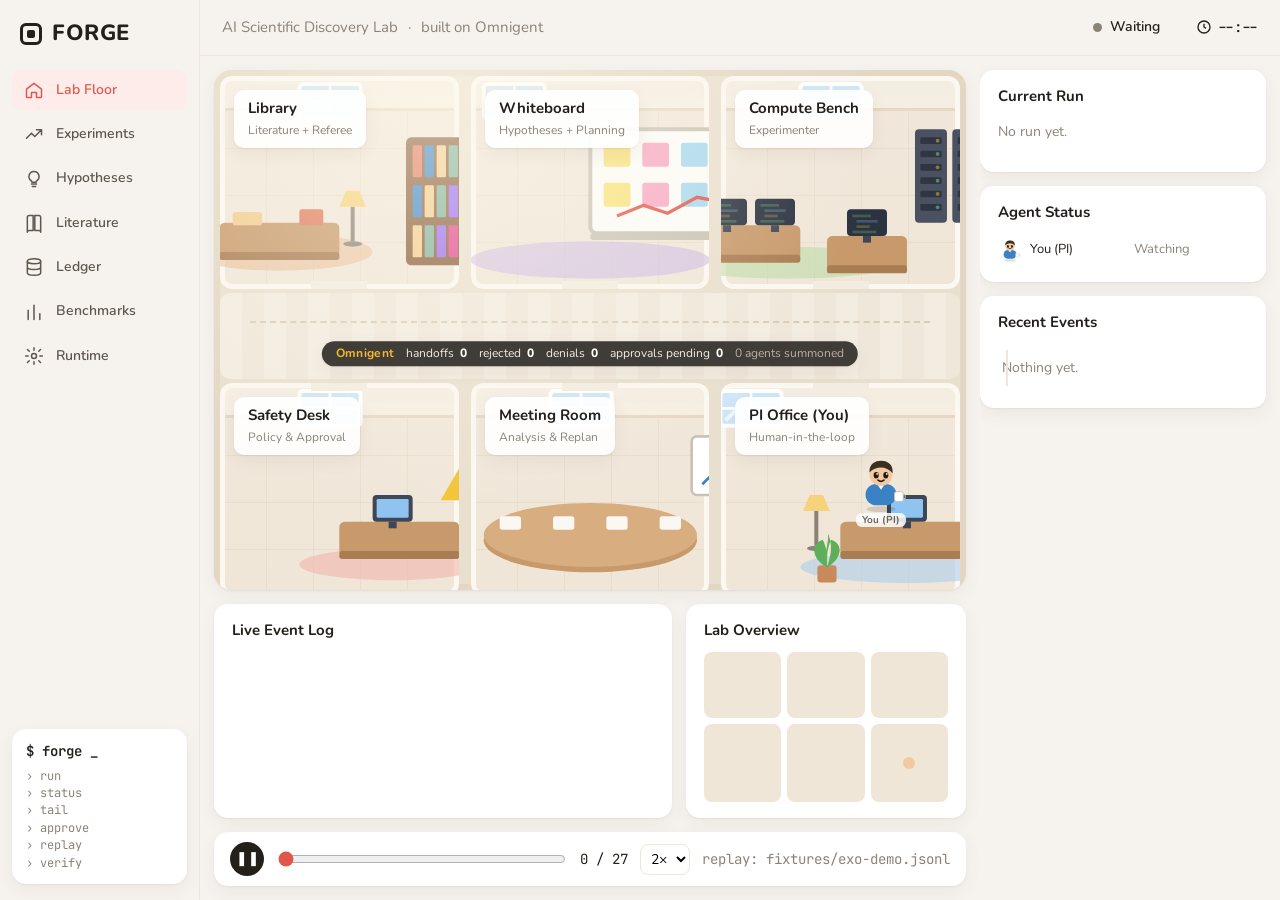
==== ui/index.html @ f6998e6f "UI: label a replayed live run clearly in the top bar" ====
<!doctype html>
<html lang="en">
<head>
<meta charset="utf-8">
<meta name="viewport" content="width=device-width, initial-scale=1">
<title>FORGE Lab</title>
<link rel="preconnect" href="https://fonts.googleapis.com">
<link href="https://fonts.googleapis.com/css2?family=Nunito:wght@400;600;700;800&family=JetBrains+Mono:wght@400;500&display=swap" rel="stylesheet">
<link rel="stylesheet" href="style.css">
</head>
<body>
<div class="app">
  <aside class="nav">
    <div class="logo"><span class="logo-mark"></span>FORGE</div>
    <nav id="nav">
      <button data-view="floor" class="active"><svg viewBox="0 0 24 24"><path d="M3 11l9-7 9 7v9a1 1 0 0 1-1 1h-5v-6H9v6H4a1 1 0 0 1-1-1z"/></svg>Lab Floor</button>
      <button data-view="experiments"><svg viewBox="0 0 24 24"><path d="M3 17l6-6 4 4 8-8M15 7h6v6"/></svg>Experiments</button>
      <button data-view="hypotheses"><svg viewBox="0 0 24 24"><path d="M9 18h6M10 21h4M12 3a6 6 0 0 0-3.5 10.9c.6.5 1 1.2 1 2.1h5c0-.9.4-1.6 1-2.1A6 6 0 0 0 12 3z"/></svg>Hypotheses</button>
      <button data-view="literature"><svg viewBox="0 0 24 24"><path d="M4 5a2 2 0 0 1 2-2h5v18H6a2 2 0 0 0-2 2zM20 5a2 2 0 0 0-2-2h-5v18h5a2 2 0 0 1 2 2z"/></svg>Literature</button>
      <button data-view="ledger"><svg viewBox="0 0 24 24"><ellipse cx="12" cy="5" rx="8" ry="3"/><path d="M4 5v14c0 1.7 3.6 3 8 3s8-1.3 8-3V5M4 12c0 1.7 3.6 3 8 3s8-1.3 8-3"/></svg>Ledger</button>
      <button data-view="benchmarks"><svg viewBox="0 0 24 24"><path d="M5 21V10M12 21V4M19 21v-7"/></svg>Benchmarks</button>
      <button data-view="runtime"><svg viewBox="0 0 24 24"><circle cx="12" cy="12" r="3"/><path d="M12 2v3M12 19v3M4.2 4.2l2.1 2.1M17.7 17.7l2.1 2.1M2 12h3M19 12h3M4.2 19.8l2.1-2.1M17.7 6.3l2.1-2.1"/></svg>Runtime</button>
    </nav>
    <div class="cli">
      <div class="cli-head">$ forge <span class="caret">_</span></div>
      <ul><li>run</li><li>status</li><li>tail</li><li>approve</li><li>replay</li><li>verify</li></ul>
    </div>
  </aside>

  <header class="top">
    <div class="subtitle">AI Scientific Discovery Lab <span class="sep">·</span> built on Omnigent</div>
    <div class="top-right">
      <span id="demo-badge" class="badge demo" hidden>DEMO DATA · question not locked</span>
      <span id="replay-badge" class="badge info" hidden></span>
      <span class="status"><span id="status-dot" class="dot"></span><span id="status-text">Loading</span></span>
      <span id="context" class="muted"></span>
      <span class="clock"><svg viewBox="0 0 24 24"><circle cx="12" cy="12" r="9"/><path d="M12 7v5l3 2"/></svg><span id="clock">--:--</span></span>
    </div>
  </header>

  <main class="main">
    <div id="approval-banner" class="approval-banner" role="alert" hidden></div>
    <section id="view-floor" class="view active">
      <div class="floor" id="floor">
        <div class="room" style="--x:0;--y:0" data-room="library"><div class="room-label"><b>Library</b><span>Literature + Referee</span></div><div class="props props-library"></div></div>
        <div class="room" style="--x:1;--y:0" data-room="whiteboard"><div class="room-label"><b>Whiteboard</b><span>Hypotheses + Planning</span></div><div class="props props-whiteboard"></div></div>
        <div class="room" style="--x:2;--y:0" data-room="compute"><div class="room-label"><b>Compute Bench</b><span>Experimenter</span></div><div class="props props-compute"></div></div>
        <div class="corridor"></div>
        <div class="room" style="--x:0;--y:1" data-room="safety"><div class="room-label"><b>Safety Desk</b><span>Policy &amp; Approval</span></div><div class="props props-safety"></div></div>
        <div class="room" style="--x:1;--y:1" data-room="meeting"><div class="room-label"><b>Meeting Room</b><span>Analysis &amp; Replan</span></div><div class="props props-meeting"></div></div>
        <div class="room" style="--x:2;--y:1" data-room="pi"><div class="room-label"><b>PI Office (You)</b><span>Human-in-the-loop</span></div><div class="props props-pi"></div></div>
        <div id="mascots"></div>
        <div id="packets"></div>
        <div id="alerts"></div>
        <div id="hud" class="hud" aria-live="polite"></div>
        <div id="agent-card" class="agent-card" hidden></div>
      </div>
      <div class="bottom">
        <div class="card log-card"><h3>Live Event Log</h3><div id="log" class="log"></div></div>
        <div class="card"><h3>Lab Overview</h3><div id="minimap" class="minimap"></div></div>
      </div>
    </section>
    <section id="view-experiments" class="view"><div class="card page"><h2>Experiment candidates (Planner)</h2><div id="exp"></div></div></section>
    <section id="view-hypotheses" class="view"><div class="card page"><h2>Hypotheses</h2><div id="hyp"></div></div></section>
    <section id="view-literature" class="view"><div class="card page"><h2>Literature evidence</h2><div id="lit"></div></div></section>
    <section id="view-ledger" class="view"><div class="card page"><h2>Ledger</h2><div id="led"></div></div></section>
    <section id="view-benchmarks" class="view"><div class="card page"><h2>Benchmarks</h2><div id="bench"></div></div></section>
    <section id="view-runtime" class="view"><div class="card page"><h2>Runtime: Omnigent</h2><div id="rt"></div></div></section>

    <div class="replay card">
      <button id="play" aria-label="Play or pause">▶</button>
      <input id="scrub" type="range" min="0" max="0" value="0" aria-label="Replay position">
      <span id="pos" class="mono">0 / 0</span>
      <select id="speed" aria-label="Replay speed"><option value="1">1×</option><option value="2" selected>2×</option><option value="4">4×</option></select>
      <span id="source" class="muted mono"></span>
    </div>
  </main>

  <aside class="side">
    <div class="card"><h3>Current Run</h3><div id="run"></div></div>
    <div class="card"><h3>Agent Status</h3><div id="agents"></div></div>
    <div class="card"><h3>Recent Events</h3><div id="recent" class="timeline"></div></div>
  </aside>
</div>
<script type="module" src="app.js"></script>
</body>
</html>
---- ui/style.css ----
:root {
  --bg: #f6f3ee;
  --panel: #ffffff;
  --ink: #23201c;
  --muted: #8a8378;
  --line: #ece6dc;
  --accent: #e2574c;
  --accent-soft: #fdecea;
  --ok: #2fae66;
  --ok-soft: #e4f6ec;
  --warn: #e0a323;
  --warn-soft: #fdf3dc;
  --bad: #d93b3b;
  --bad-soft: #fde8e8;
  --info: #3b82c4;
  --floor: #efe6d8;
  --wall: #e3d7c4;
  --radius: 14px;
  --shadow: 0 1px 2px rgba(60, 40, 20, .05), 0 6px 18px rgba(60, 40, 20, .06);
  --sans: "Nunito", system-ui, sans-serif;
  --mono: "JetBrains Mono", ui-monospace, monospace;
}
* { box-sizing: border-box; }
html, body { margin: 0; height: 100%; }
body { background: var(--bg); color: var(--ink); font: 14px/1.45 var(--sans); }
button, select, input { font: inherit; }
.mono { font-family: var(--mono); }
.muted { color: var(--muted); }
h2 { margin: 0 0 14px; font-size: 18px; }
h3 { margin: 0 0 10px; font-size: 15px; font-weight: 700; }

.app {
  display: grid; height: 100vh;
  grid-template-columns: 200px minmax(0, 1fr) 300px;
  grid-template-rows: 56px minmax(0, 1fr);
  grid-template-areas: "nav top top" "nav main side";
}
.nav { grid-area: nav; display: flex; flex-direction: column; padding: 16px 12px; gap: 18px; border-right: 1px solid var(--line); }
.logo { display: flex; align-items: center; gap: 10px; font-weight: 800; font-size: 22px; letter-spacing: .5px; padding: 2px 8px; }
.logo-mark { width: 22px; height: 22px; border: 3px solid var(--ink); border-radius: 6px; position: relative; }
.logo-mark::after { content: ""; position: absolute; inset: 4px; background: var(--ink); border-radius: 2px; }
#nav { display: flex; flex-direction: column; gap: 4px; }
#nav button { display: flex; align-items: center; gap: 12px; padding: 10px 12px; border: 0; background: none; border-radius: 10px; color: #5d574e; cursor: pointer; text-align: left; font-weight: 600; }
#nav button svg { flex-shrink: 0; width: 20px; height: 20px; fill: none; stroke: currentColor; stroke-width: 1.8; stroke-linecap: round; stroke-linejoin: round; }
#nav button:hover { background: #efe9df; }
#nav button.active { background: var(--accent-soft); color: var(--accent); }
#nav button:focus-visible, .replay button:focus-visible { outline: 2px solid var(--accent); outline-offset: 2px; }
.cli { margin-top: auto; background: var(--panel); border-radius: var(--radius); padding: 12px 14px; box-shadow: var(--shadow); font-family: var(--mono); font-size: 12px; }
.cli-head { font-weight: 600; font-size: 14px; margin-bottom: 6px; }
.cli ul { margin: 0; padding: 0; list-style: none; color: var(--muted); }
.cli li::before { content: "› "; }
.caret { animation: blink 1s steps(2) infinite; }
@keyframes blink { 50% { opacity: 0; } }

.top { grid-area: top; display: flex; align-items: center; justify-content: space-between; padding: 0 22px; border-bottom: 1px solid var(--line); }
.subtitle { color: var(--muted); font-size: 15px; }
.subtitle .sep { margin: 0 6px; }
.top-right { display: flex; align-items: center; gap: 18px; font-weight: 600; }
.status { display: flex; align-items: center; gap: 8px; }
.dot { width: 9px; height: 9px; border-radius: 50%; background: var(--muted); }
.dot.running { background: var(--ok); box-shadow: 0 0 0 4px var(--ok-soft); }
.dot.done { background: var(--info); }
.clock { display: flex; align-items: center; gap: 6px; font-family: var(--mono); font-weight: 500; }
.clock svg { width: 16px; height: 16px; fill: none; stroke: currentColor; stroke-width: 2; }
.badge { display: inline-block; padding: 2px 9px; border-radius: 999px; font-size: 12px; font-weight: 700; }
.badge.demo { background: var(--warn-soft); color: #9a6a08; }
.badge.ok { background: var(--ok-soft); color: #1d7d47; }
.badge.bad { background: var(--bad-soft); color: var(--bad); }
.badge.info { background: #e6f0fa; color: var(--info); }
.badge.warn { background: var(--warn-soft); color: #9a6a08; }
.badge.grey { background: #f0ece5; color: #6b655b; }

.main { grid-area: main; display: flex; flex-direction: column; gap: 14px; padding: 14px; min-height: 0; overflow: auto; }
.view { display: none; flex-direction: column; gap: 14px; min-height: 0; }
.view.active { display: flex; flex: 1; }
.card { background: var(--panel); border-radius: var(--radius); box-shadow: var(--shadow); padding: 16px 18px; }
.page { overflow: auto; }

/* ---- lab floor ---- */
.floor {
  position: relative; flex: 1; min-height: 430px; border-radius: 18px; overflow: hidden;
  background: #e9dfcf; box-shadow: inset 0 0 0 6px var(--wall), var(--shadow);
}
.room {
  position: absolute; width: calc(33.333% - 12px); height: 41%;
  left: calc(var(--x) * 33.333% + 6px); top: calc(var(--y) * 59% + 6px);
  border-radius: 12px; overflow: hidden;
  background:
    repeating-linear-gradient(90deg, transparent 0 46px, rgba(150, 120, 80, .08) 46px 47px),
    repeating-linear-gradient(0deg, transparent 0 46px, rgba(150, 120, 80, .08) 46px 47px),
    var(--floor);
  box-shadow: inset 0 0 0 5px #fbf7f1, inset 0 14px 0 5px #f4ede2;
}
.corridor {
  position: absolute; left: 6px; right: 6px; top: calc(41% + 10px); height: calc(18% - 8px); border-radius: 10px;
  background: repeating-linear-gradient(90deg, #f3ece1 0 22px, #efe7da 22px 44px);
}
.corridor::after { content: ""; position: absolute; left: 4%; right: 4%; top: 32%; border-top: 2px dashed #d9ccb7; }
.room-label { position: absolute; top: 14px; left: 14px; z-index: 2; background: rgba(255, 255, 255, .92); padding: 8px 14px; border-radius: 10px; box-shadow: var(--shadow); }
.room-label b { display: block; font-size: 15px; }
.room-label span { color: var(--muted); font-size: 12px; }
.props { position: absolute; inset: 0; pointer-events: none; }
.props svg { position: absolute; }

#mascots, #alerts { position: absolute; inset: 0; pointer-events: none; }
.mascot { position: absolute; width: 52px; height: 52px; transform: translate(-50%, -50%); transition: left 1.1s cubic-bezier(.4, .1, .2, 1), top 1.1s cubic-bezier(.4, .1, .2, 1); z-index: 3; }
.mascot svg { width: 100%; height: 100%; overflow: visible; animation: bob 2.4s ease-in-out infinite; }
.mascot.active svg { animation: hop .6s ease-in-out infinite; }
.mascot .tag { position: absolute; top: 54px; left: 50%; transform: translateX(-50%); font-size: 10px; font-weight: 700; color: #6b655b; background: rgba(255, 255, 255, .85); padding: 0 6px; border-radius: 6px; white-space: nowrap; }
@keyframes bob { 50% { transform: translateY(-3px); } }
@keyframes hop { 50% { transform: translateY(-7px); } }
.bubble { position: absolute; transform: translate(-6%, -100%); margin-top: -34px; background: #fff; border-radius: 12px; padding: 8px 12px; box-shadow: var(--shadow); font-size: 12.5px; max-width: 220px; z-index: 4; transition: left 1.1s, top 1.1s; }
.bubble b { display: block; font-size: 13px; }
.bubble::after { content: ""; position: absolute; left: 18px; bottom: -6px; width: 12px; height: 12px; background: #fff; transform: rotate(45deg); }
.alert { position: absolute; z-index: 5; background: #fff; border-radius: 12px; padding: 10px 14px; box-shadow: 0 8px 24px rgba(60, 40, 20, .14); font-size: 13px; max-width: 250px; pointer-events: auto; }
.alert b { display: block; }
.alert.danger b { color: var(--bad); }
.alert .btns { display: flex; gap: 8px; margin-top: 8px; }
.alert button { border: 0; border-radius: 8px; padding: 6px 14px; font-weight: 700; cursor: pointer; }
.alert button:disabled { cursor: not-allowed; opacity: .6; }
.alert .approve { background: var(--ok); color: #fff; }
.alert .reject { background: #f0ece5; color: var(--ink); }
.alert .note { color: var(--muted); font-size: 11.5px; margin-top: 6px; }

.bottom { display: grid; grid-template-columns: minmax(0, 1fr) 280px; gap: 14px; }
.log { font-family: var(--mono); font-size: 12px; height: 150px; overflow: auto; display: flex; flex-direction: column; gap: 3px; }
.log div { display: grid; grid-template-columns: 70px 120px 1fr; gap: 8px; }
.log .t { color: var(--muted); }
.minimap { display: grid; grid-template-columns: repeat(3, 1fr); gap: 6px; height: 150px; }
.minimap div { background: var(--floor); border-radius: 8px; position: relative; display: flex; flex-wrap: wrap; align-content: center; justify-content: center; gap: 4px; padding: 4px; }
.minimap i { width: 12px; height: 12px; border-radius: 50%; display: block; }

/* ---- side ---- */
.side { grid-area: side; padding: 14px 14px 14px 0; display: flex; flex-direction: column; gap: 14px; overflow: auto; }
.kv { display: grid; grid-template-columns: 96px 1fr; gap: 6px 10px; font-size: 13px; margin-top: 10px; }
.kv dt { color: var(--muted); }
.kv dd { margin: 0; }
.run-head { display: flex; align-items: center; gap: 10px; font-size: 20px; font-weight: 800; }
.run-q { color: #4a443c; margin-top: 6px; font-size: 13px; }
.agent-row { display: grid; grid-template-columns: 24px 96px 1fr; gap: 8px; align-items: center; font-size: 13px; padding: 4px 0; }
.agent-row i { width: 14px; height: 14px; border-radius: 50%; }
.agent-row span:last-child { color: var(--muted); white-space: nowrap; overflow: hidden; text-overflow: ellipsis; }
.timeline { display: flex; flex-direction: column; gap: 12px; position: relative; padding-left: 4px; }
.timeline .ev { display: grid; grid-template-columns: 12px 64px 1fr; gap: 8px; font-size: 13px; }
.timeline .ev i { width: 9px; height: 9px; border-radius: 50%; margin-top: 5px; }
.timeline .ev small { display: block; color: var(--muted); }

/* ---- tables ---- */
table { width: 100%; border-collapse: collapse; font-size: 13px; }
th { text-align: left; color: var(--muted); font-weight: 600; padding: 8px 10px; border-bottom: 1px solid var(--line); }
td { padding: 8px 10px; border-bottom: 1px solid var(--line); vertical-align: top; }
tr.chosen td { background: var(--ok-soft); }
.note-box { background: #f8f5f0; border-radius: 10px; padding: 12px 14px; color: #5d574e; font-size: 13px; margin: 12px 0; }
.note-box.bad { background: var(--bad-soft); color: #8b2222; }
.note-box.ok { background: var(--ok-soft); color: #1d6b3e; }

.replay { display: flex; align-items: center; gap: 12px; padding: 10px 16px; }
.replay button { width: 34px; height: 34px; border-radius: 50%; border: 0; background: var(--ink); color: #fff; cursor: pointer; }
.replay input { flex: 1; accent-color: var(--accent); }
.replay select { border: 1px solid var(--line); border-radius: 8px; padding: 4px 6px; background: #fff; }

@media (prefers-reduced-motion: reduce) {
  .mascot, .bubble { transition: none; }
  .mascot svg, .mascot.active svg, .caret { animation: none; }
}
@media (max-width: 1100px) {
  .app { grid-template-columns: 64px minmax(0, 1fr); grid-template-areas: "nav top" "nav main"; }
  .side { display: none; }
  #nav button { font-size: 0; }
  .logo { font-size: 0; }
  .cli { display: none; }
}

.agent-row .mini svg { width: 24px; height: 24px; display: block; }
.mascot { width: 58px; height: 58px; }
.mascot .tag { top: 58px; }
.mascot .eyes { animation: blinkeyes 4.5s infinite; transform-origin: center 28px; transform-box: fill-box; }
@keyframes blinkeyes { 0%, 94%, 100% { transform: scaleY(1); } 96% { transform: scaleY(.1); } }
.mascot .blink-dot { animation: blink 1.2s steps(2) infinite; }
.mascot.active .glow { animation: glow 1s ease-in-out infinite alternate; }
@keyframes glow { from { opacity: .3; } to { opacity: 1; } }
.mascot .bubble1 { animation: rise 1.8s ease-in infinite; } .mascot .bubble2 { animation: rise 1.8s .7s ease-in infinite; }
@keyframes rise { from { transform: translateY(0); opacity: 1; } to { transform: translateY(-14px); opacity: 0; } }
.room { transition: box-shadow .4s; }
.room.busy { box-shadow: inset 0 0 0 5px #fbf7f1, inset 0 14px 0 5px #f4ede2, 0 0 0 3px rgba(226, 87, 76, .35); }
.room.busy .room-label::after { content: ""; display: inline-block; width: 7px; height: 7px; border-radius: 50%; background: var(--ok); margin-left: 8px; vertical-align: middle; animation: blink 1s steps(2) infinite; }
.room .props { transition: filter .4s; }
.room.busy .props { filter: saturate(1.25) brightness(1.03); }
@media (prefers-reduced-motion: reduce) { .mascot .eyes, .mascot .blink-dot, .mascot .glow, .mascot .bubble1, .mascot .bubble2, .room.busy .room-label::after { animation: none; } }

.roster { display: grid; grid-template-columns: repeat(auto-fill, minmax(130px, 1fr)); gap: 10px; }
.ros { background: #f8f5f0; border-radius: 12px; padding: 10px; text-align: center; font-size: 12px; }
.ros svg { width: 54px; height: 54px; display: block; margin: 0 auto 4px; }
.ros b { display: block; font-size: 13px; }
.ros span { color: var(--muted); }
a.ref { color: var(--info); text-decoration: none; font-weight: 700; }
a.ref:hover { text-decoration: underline; }

[hidden] { display: none !important; }

.act-code rect { opacity: .25; }
.room.busy .act-code rect { animation: codeline 1.2s steps(1) infinite; }
.room.busy .act-code rect:nth-child(2) { animation-delay: .3s; } .room.busy .act-code rect:nth-child(3) { animation-delay: .6s; } .room.busy .act-code rect:nth-child(4) { animation-delay: .9s; }
@keyframes codeline { 0% { opacity: .25; } 30% { opacity: 1; } }
.act-led { opacity: .5; }
.room.busy .act-led { animation: blink .8s steps(2) infinite; opacity: 1; }
.act-float { opacity: 0; }
.room.busy .act-float { opacity: 1; animation: floaty 2.2s ease-in-out infinite; }
@keyframes floaty { 50% { transform: translateY(-5px); } }
.act-draw { stroke-dasharray: 120; stroke-dashoffset: 0; }
.room.busy .act-draw { animation: draw 2.4s ease-in-out infinite; }
@keyframes draw { from { stroke-dashoffset: 120; } to { stroke-dashoffset: 0; } }
.room.busy .act-pulse { animation: pulse 1s ease-in-out infinite alternate; transform-origin: 248px 70px; transform-box: view-box; }
@keyframes pulse { to { transform: scale(1.12); } }
@media (prefers-reduced-motion: reduce) { .room.busy .act-code rect, .room.busy .act-led, .room.busy .act-float, .room.busy .act-draw, .room.busy .act-pulse { animation: none; } }

.mascot.small { width: 44px; height: 44px; }
.mascot.small .tag { top: 44px; font-size: 9px; }
.mascot.active { z-index: 6; }

/* ---- depth: back wall, doors to the corridor ---- */
.room {
  background:
    linear-gradient(#f6eee3 0 15%, #e6d8c4 15% 16.5%, transparent 16.5%),
    repeating-linear-gradient(90deg, transparent 0 46px, rgba(150, 120, 80, .08) 46px 47px),
    repeating-linear-gradient(0deg, transparent 0 46px, rgba(150, 120, 80, .08) 46px 47px),
    linear-gradient(180deg, #f1e8db, var(--floor));
}
.room::after { content: ""; position: absolute; left: calc(50% - 28px); width: 56px; height: 8px; background: #f3ece1; z-index: 1; }
.room[style*="--y:0"]::after { bottom: 0; }
.room[style*="--y:1"]::after { top: 0; }
.floor::before { content: ""; position: absolute; inset: 0; background: radial-gradient(ellipse at 30% 0%, rgba(255, 250, 235, .55), transparent 60%); pointer-events: none; z-index: 2; }

/* ---- handoff packets ---- */
#packets { position: absolute; inset: 0; pointer-events: none; z-index: 5; }
.packet { position: absolute; transform: translate(-50%, -50%); display: flex; align-items: center; gap: 5px; background: #fff; border: 2px solid var(--c); border-radius: 9px; padding: 3px 8px 3px 5px; font-size: 11.5px; font-weight: 700; white-space: nowrap; box-shadow: 0 6px 14px rgba(60, 40, 20, .18); }
.packet svg { width: 13px; height: 15px; }

/* ---- Omnigent HUD in the corridor ---- */
.hud { position: absolute; left: 50%; top: 54.5%; transform: translate(-50%, -50%); z-index: 4; display: flex; gap: 12px; align-items: center; background: rgba(35, 32, 28, .86); color: #f3ece1; padding: 4px 14px; border-radius: 999px; font-size: 12px; white-space: nowrap; box-shadow: var(--shadow); }
.hud b { color: #f5b82e; letter-spacing: .3px; }
.hud em { font-style: normal; font-weight: 800; color: #fff; margin-left: 3px; }
.hud .bad em { color: #ff8a80; } .hud .warn em { color: #ffd166; }
.hud .agents-n { color: #b9b0a3; }

/* ---- walking ---- */
.mascot.walking svg { animation: waddle .28s ease-in-out infinite alternate; }
@keyframes waddle { from { transform: rotate(-7deg) translateY(-2px); } to { transform: rotate(7deg) translateY(0); } }

/* ---- side polish ---- */
.bar { height: 6px; border-radius: 3px; background: #efe9df; margin-top: 4px; overflow: hidden; }
.bar i { display: block; height: 100%; background: var(--ok); border-radius: 3px; }
.timeline::before { content: ""; position: absolute; left: 8px; top: 6px; bottom: 6px; width: 2px; background: var(--line); }
.timeline .ev i { position: relative; z-index: 1; box-shadow: 0 0 0 3px #fff; }
@media (prefers-reduced-motion: reduce) { .mascot.walking svg { animation: none; } }

.approval-banner { display: flex; align-items: center; gap: 12px; background: var(--bad-soft); border: 2px solid var(--bad); color: #7a1d1d; border-radius: var(--radius); padding: 10px 16px; font-size: 14px; animation: pulse-banner 1.4s ease-in-out infinite alternate; }
.approval-banner b { color: var(--bad); white-space: nowrap; }
.approval-banner span { flex: 1; }
.approval-banner button { border: 0; border-radius: 8px; padding: 8px 18px; font-weight: 800; cursor: pointer; }
.approval-banner button:disabled { cursor: not-allowed; opacity: .6; }
.approval-banner .approve { background: var(--ok); color: #fff; } .approval-banner .reject { background: #fff; color: var(--ink); }
@keyframes pulse-banner { to { box-shadow: 0 0 0 6px rgba(217, 59, 59, .15); } }
@media (prefers-reduced-motion: reduce) { .approval-banner { animation: none; } }

/* ---- agent popover (hover to see, click to pin) ---- */
.mascot { pointer-events: auto; cursor: pointer; }
.mascot:focus-visible { outline: 2px solid var(--accent); outline-offset: 4px; border-radius: 50%; }
.agent-card { position: absolute; z-index: 8; width: 260px; transform: translateX(-50%); background: #fff; border-radius: 12px; padding: 12px 14px; box-shadow: 0 10px 28px rgba(60, 40, 20, .2); font-size: 12.5px; }
.agent-card .ac-head { display: flex; gap: 10px; align-items: center; }
.agent-card .ac-icon svg { width: 36px; height: 36px; display: block; }
.agent-card b { display: block; font-size: 14px; } .agent-card small { color: var(--muted); }
.agent-card .kv { grid-template-columns: 62px 1fr; margin-top: 8px; }
.agent-card .ac-recent { margin-top: 8px; border-top: 1px solid var(--line); padding-top: 6px; display: grid; gap: 2px; }
.agent-card .ac-hint { margin-top: 6px; font-size: 11px; }
/* long ids and paths wrap instead of being cut off */
.note-box, .run-q, .kv dd, .agent-card dd, .log span { overflow-wrap: anywhere; }
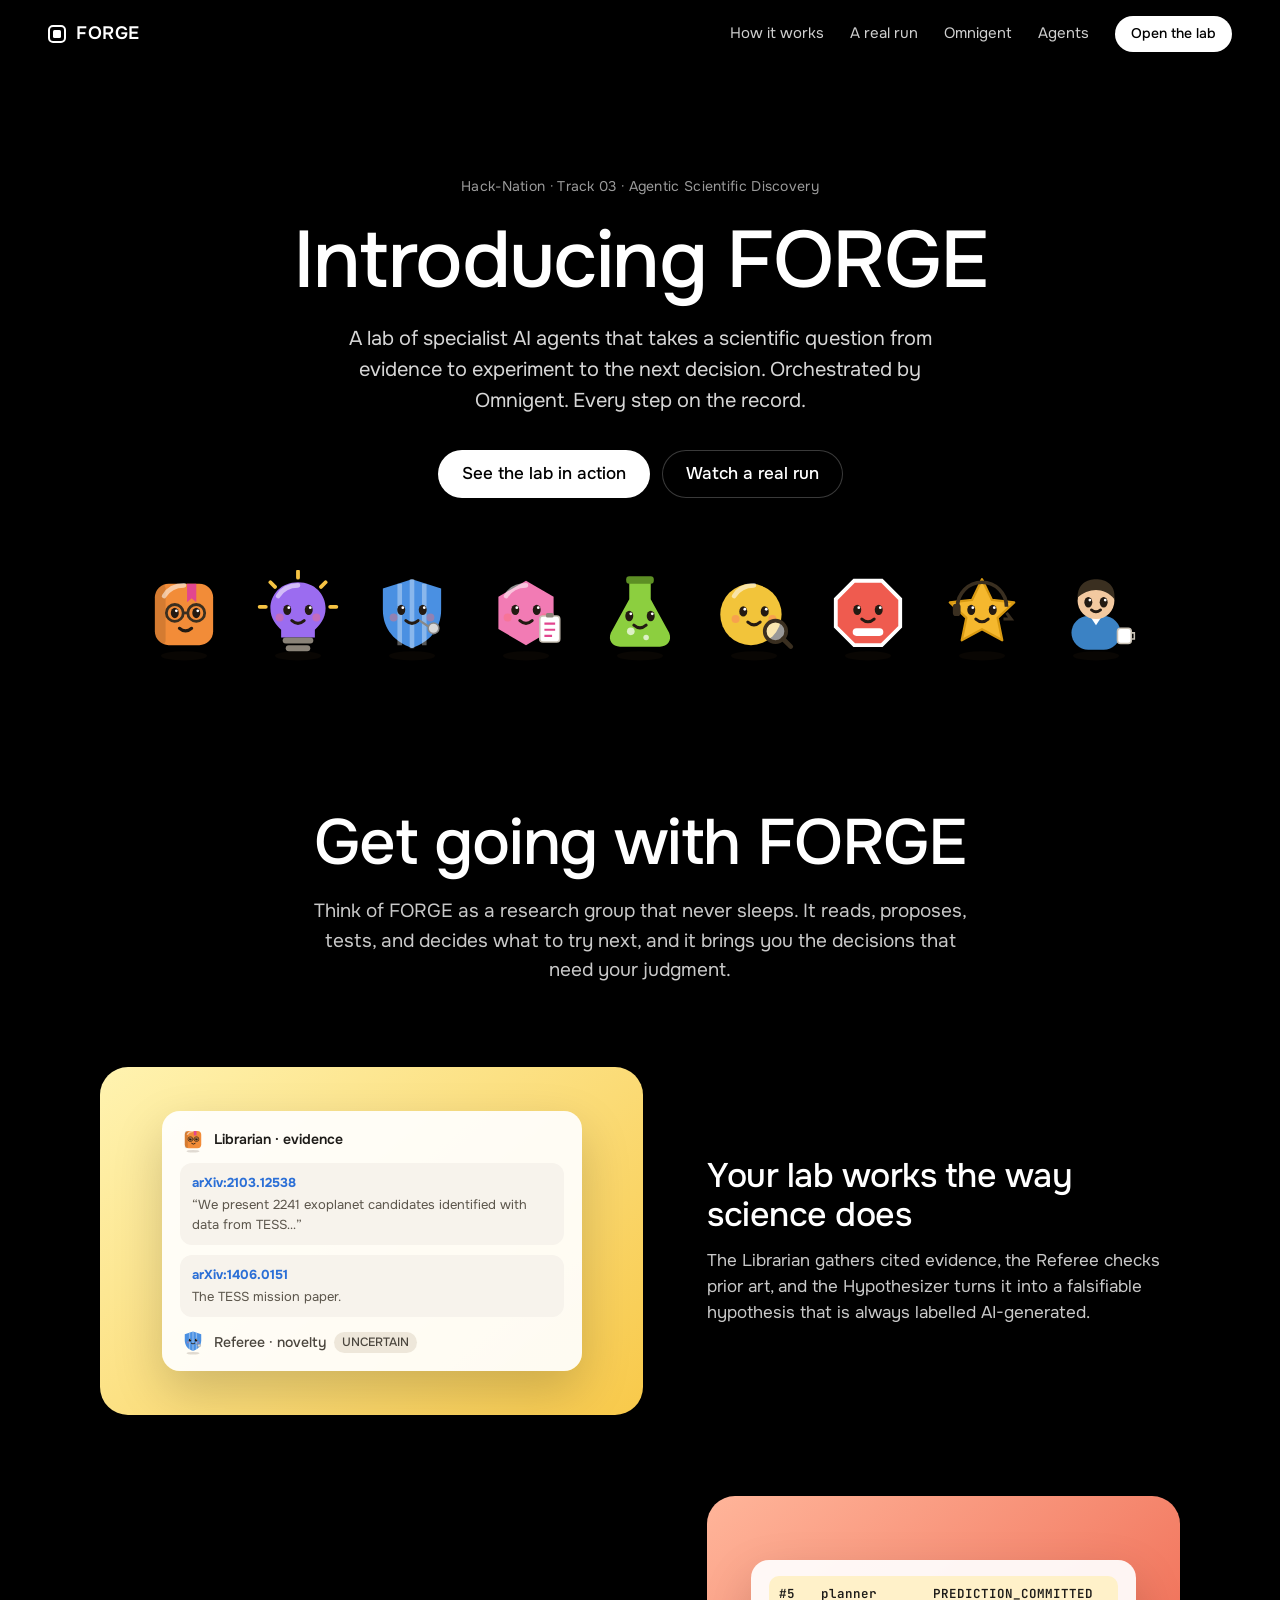
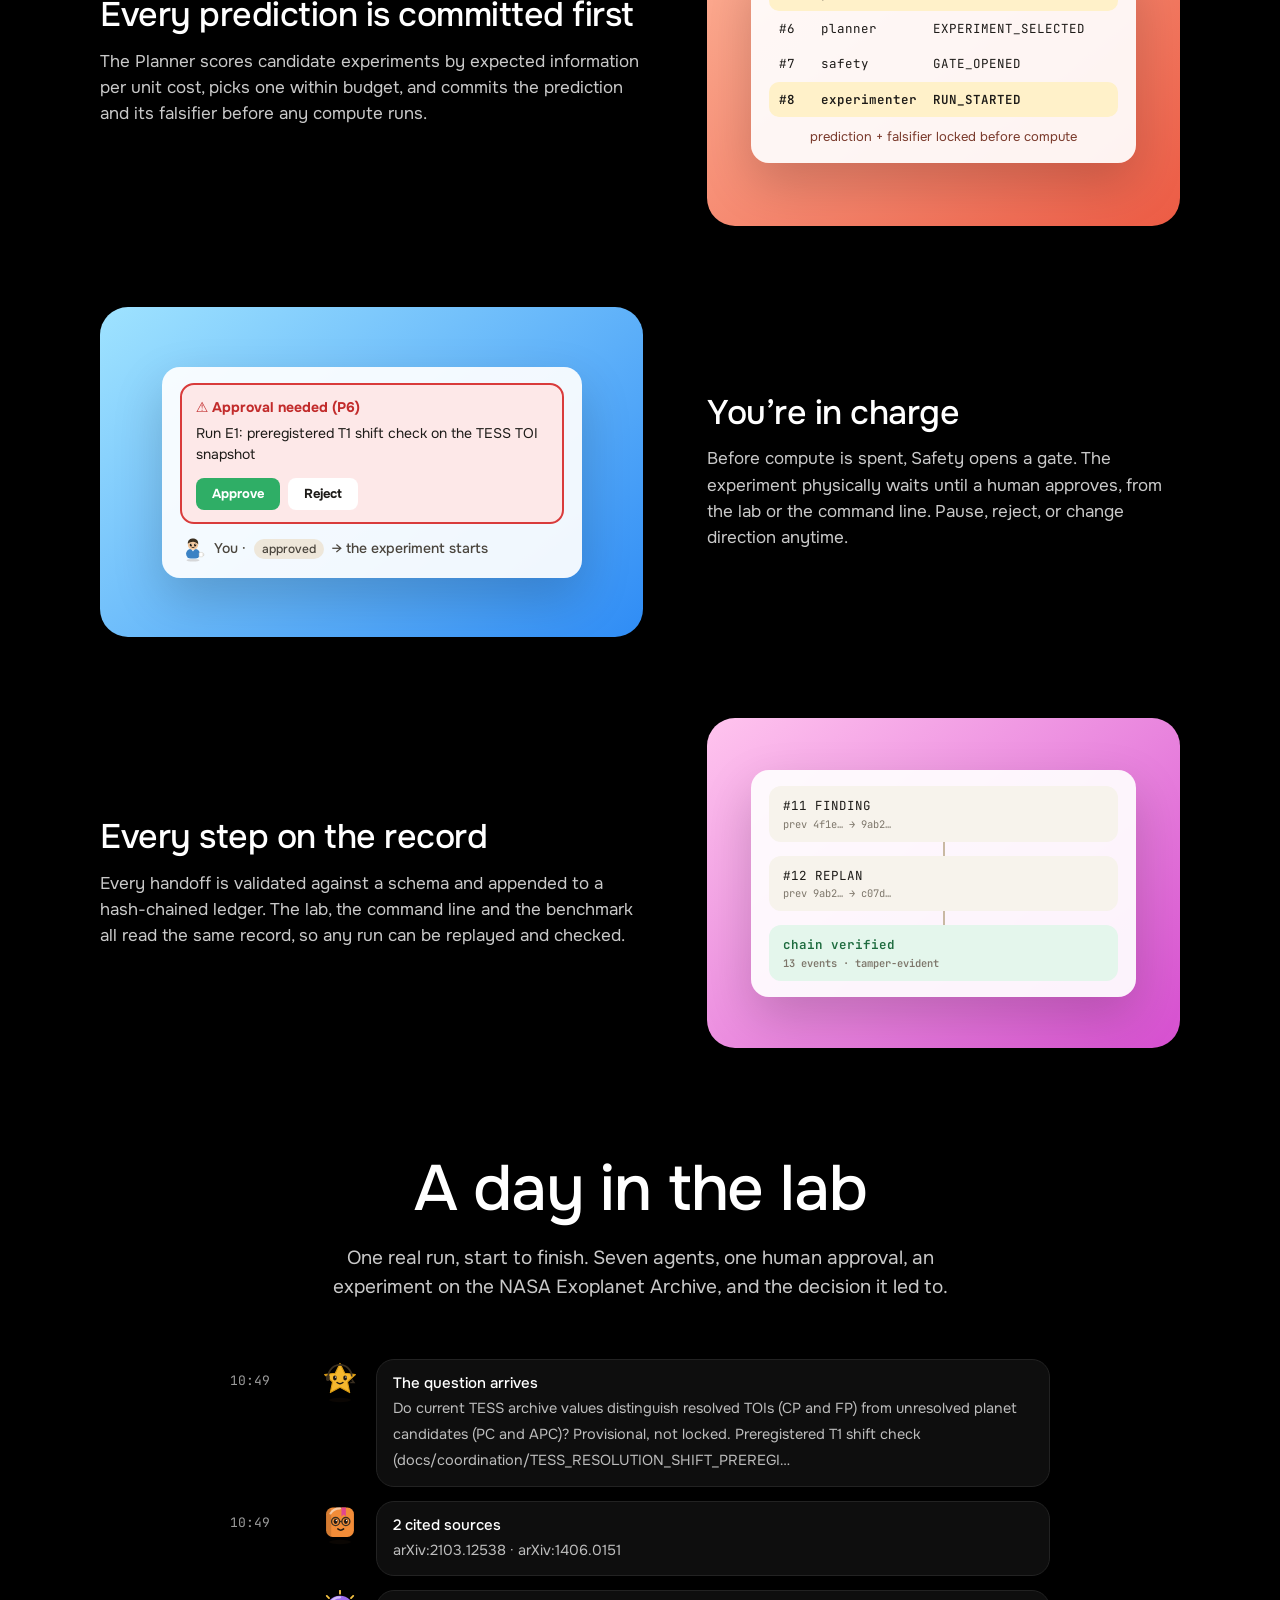
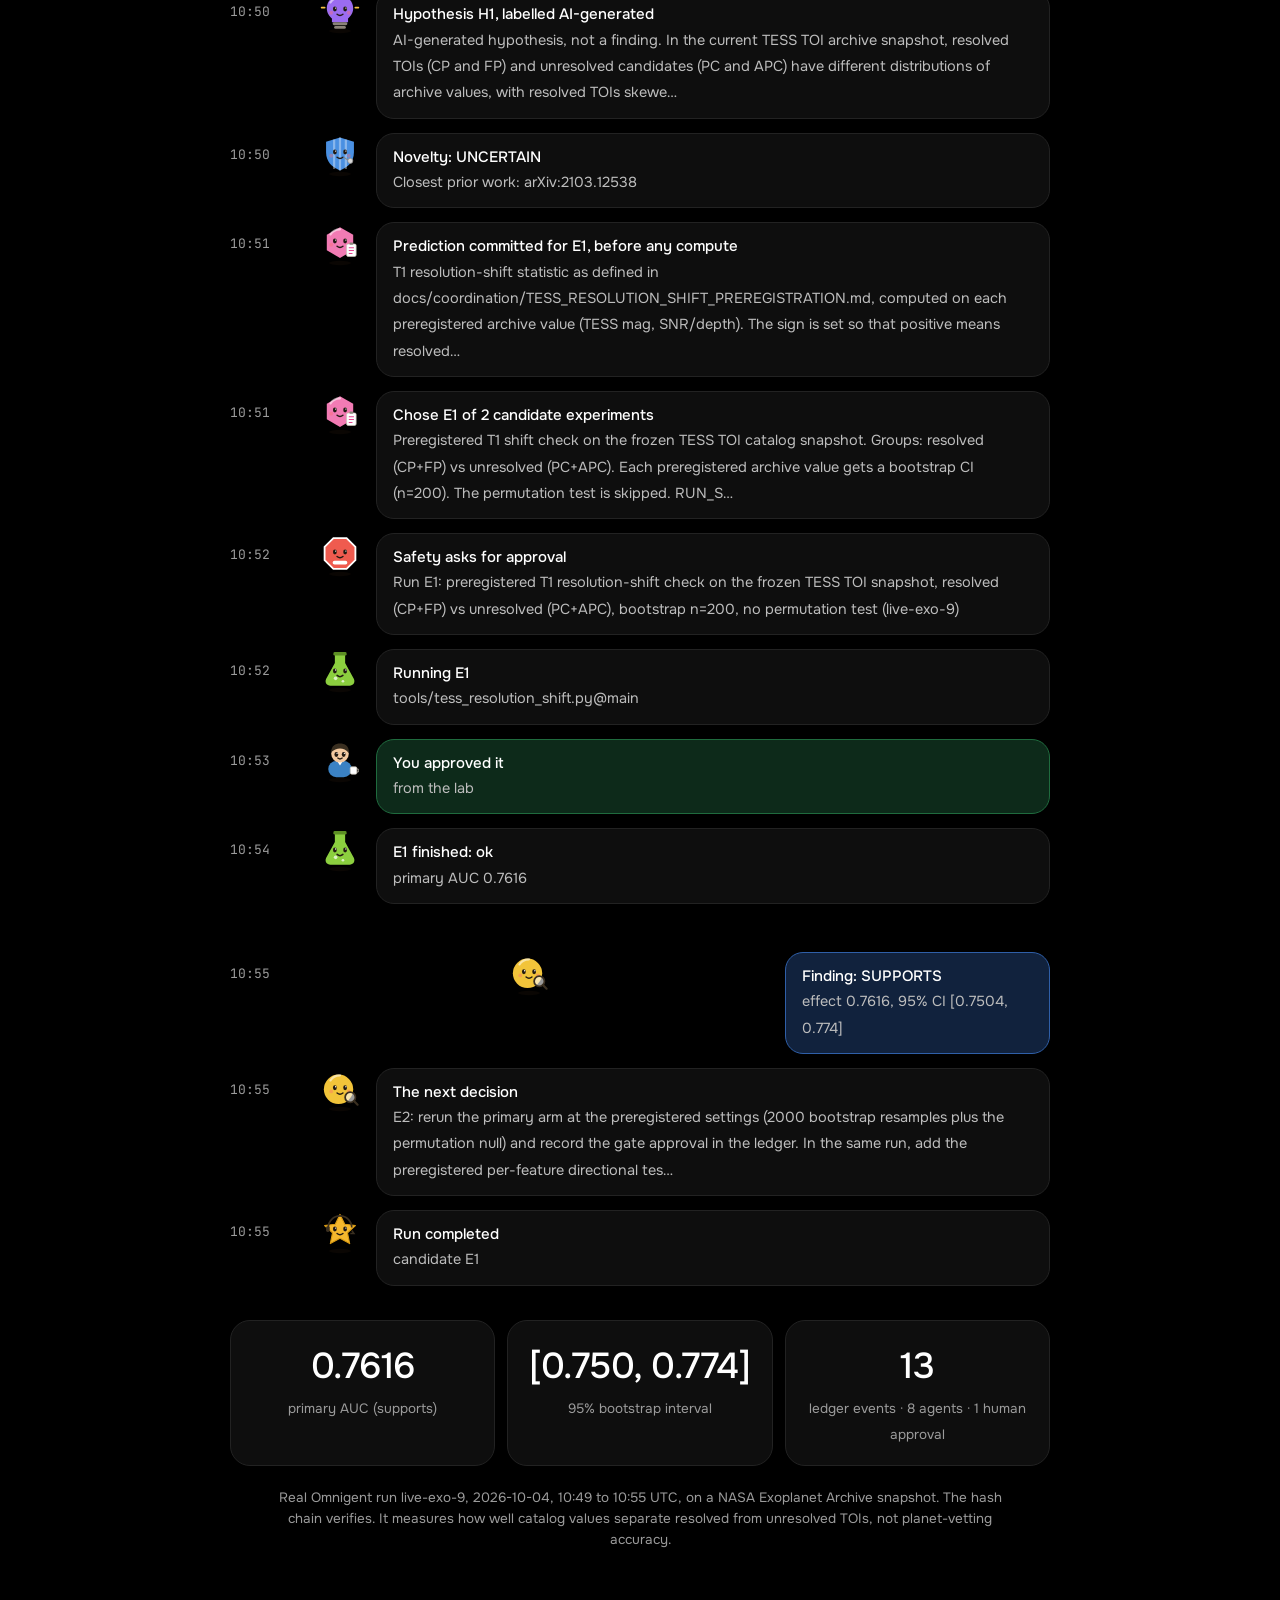
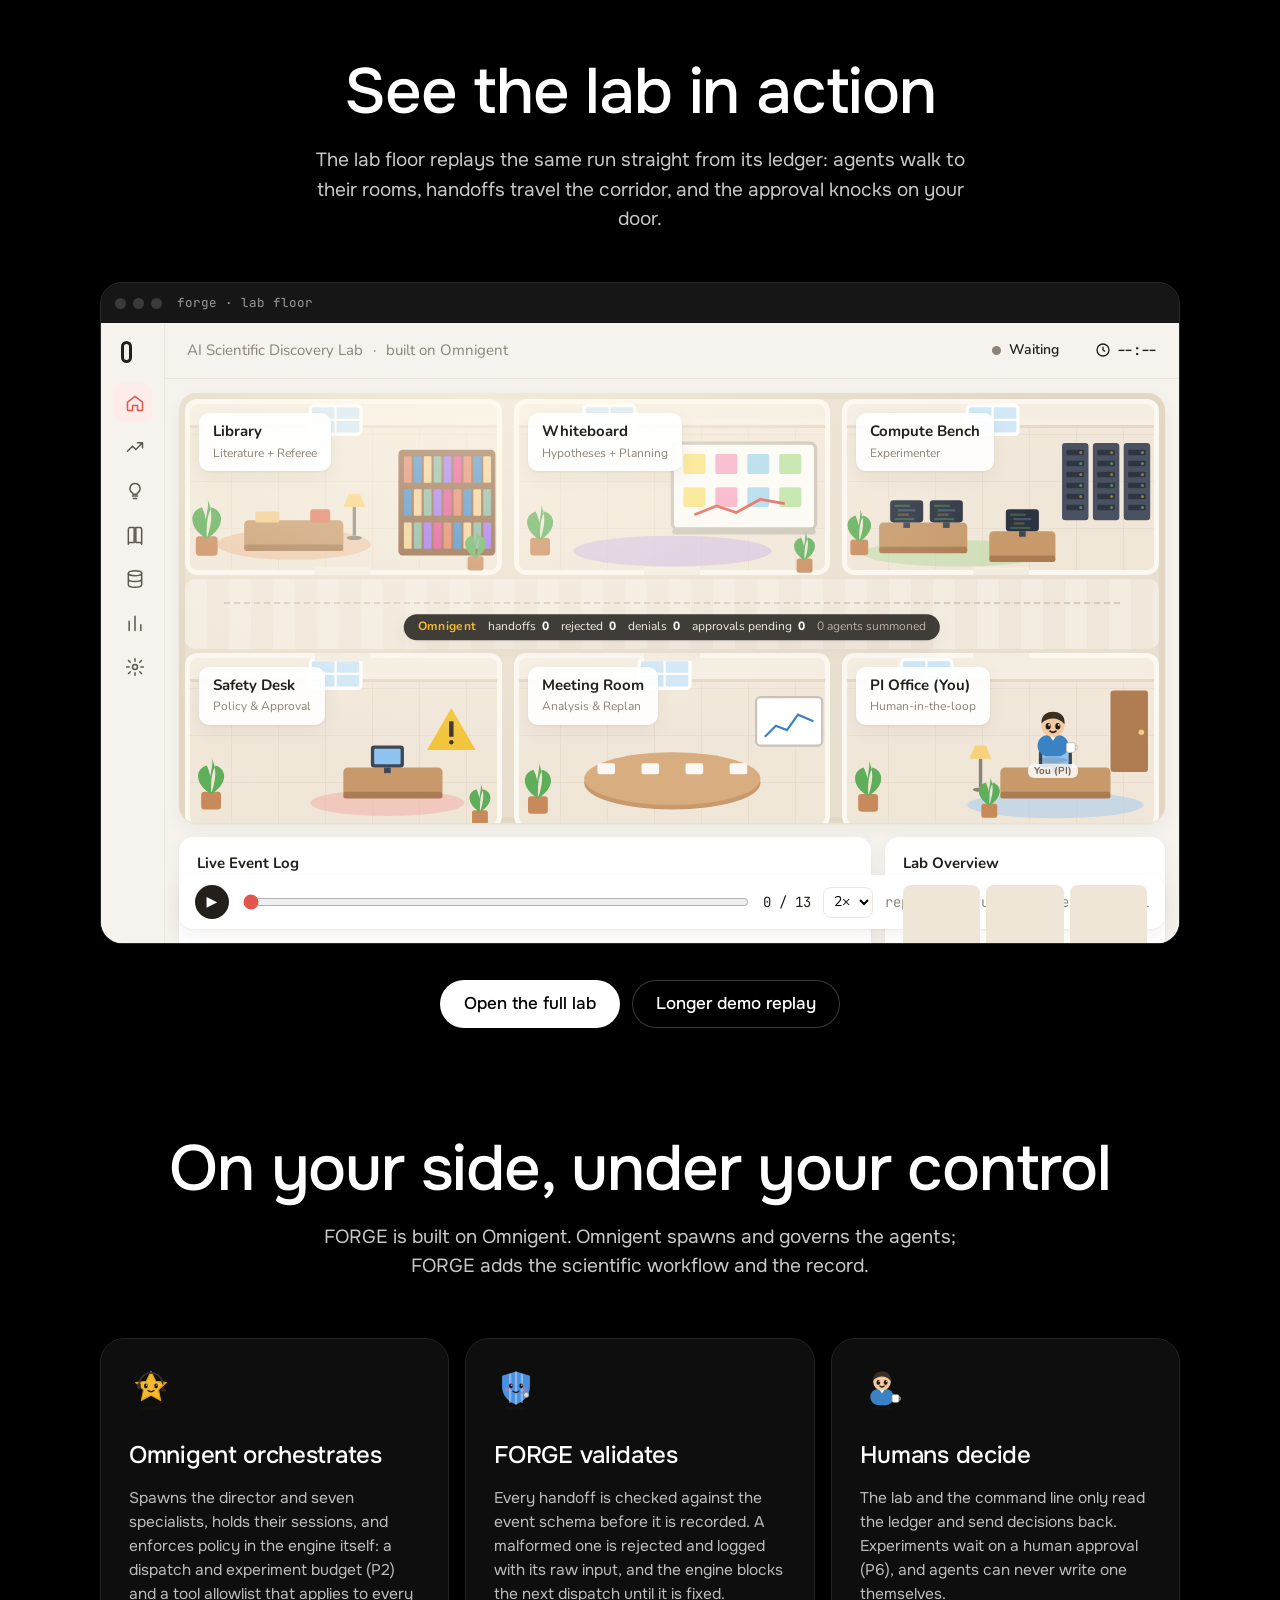
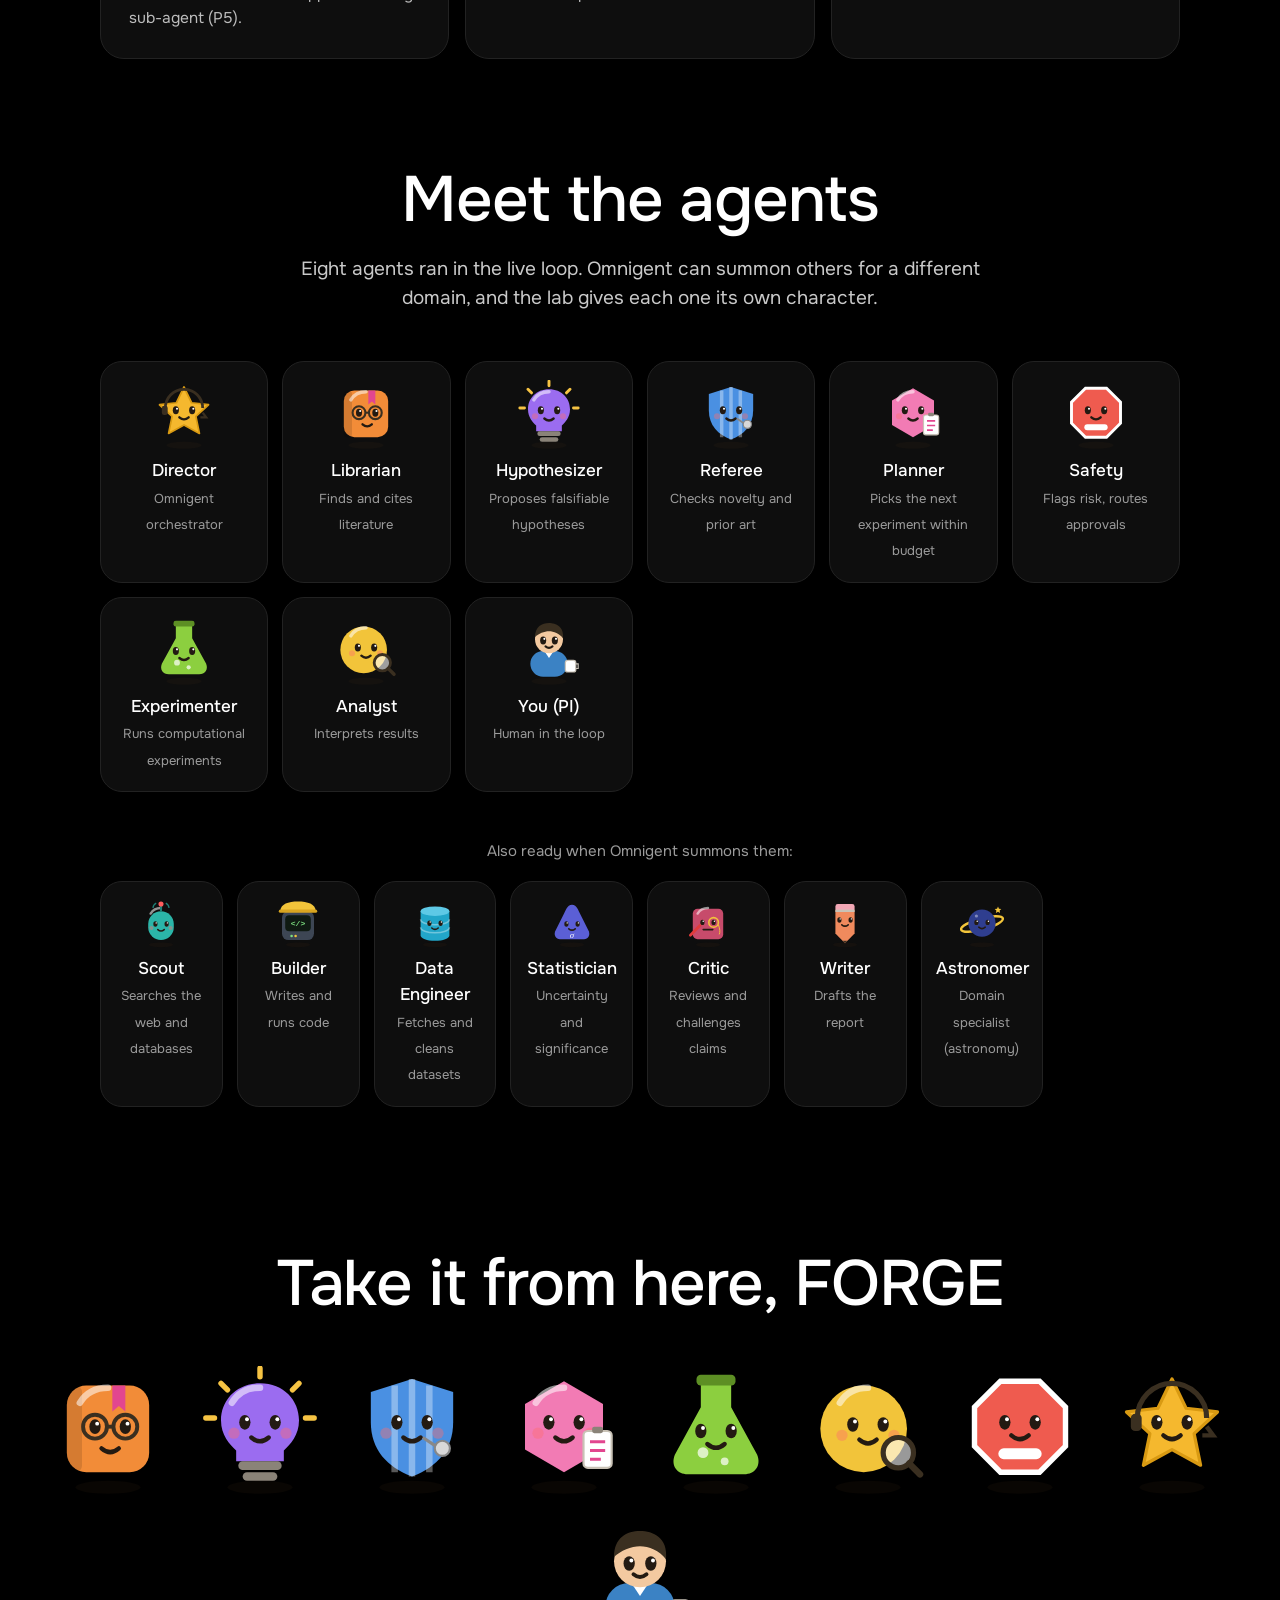
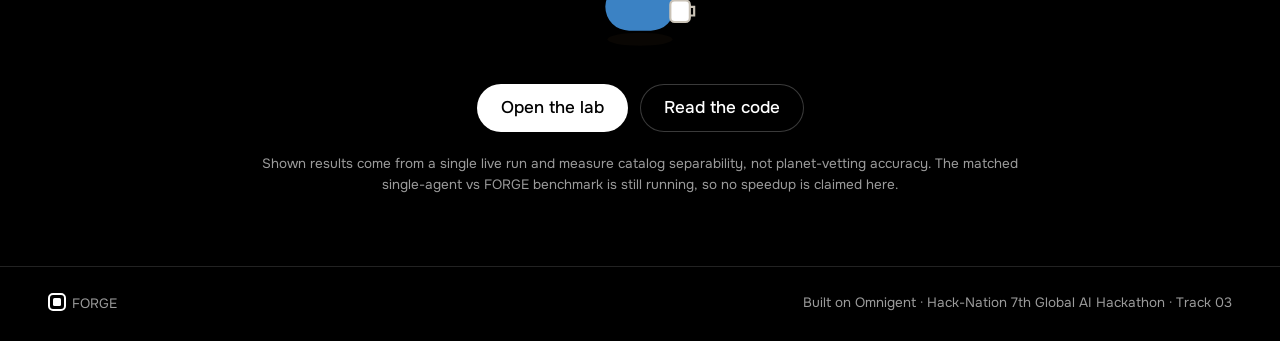
==== commit 9af35810: "Landing page for FORGE (Dots-inspired), lab moved to lab.html - ui/index.html: landing for people wh" ====
--- a/ui/index.html
+++ b/ui/index.html
@@ -3,85 +3,170 @@
 <head>
 <meta charset="utf-8">
 <meta name="viewport" content="width=device-width, initial-scale=1">
-<title>FORGE Lab</title>
+<title>FORGE · Agentic Science Lab</title>
+<meta name="description" content="FORGE is a lab of specialist AI agents, orchestrated by Omnigent, that takes a scientific question from evidence to experiment to the next decision, with every step on a hash-chained record.">
+<script>
+  // Old links to the lab (/?run=, ?src=, ?tour=, ?sse=) still open the lab.
+  if (/[?&](run|src|tour|sse|at)=/.test(location.search)) location.replace("lab.html" + location.search);
+</script>
 <link rel="preconnect" href="https://fonts.googleapis.com">
-<link href="https://fonts.googleapis.com/css2?family=Nunito:wght@400;600;700;800&family=JetBrains+Mono:wght@400;500&display=swap" rel="stylesheet">
-<link rel="stylesheet" href="style.css">
+<link href="https://fonts.googleapis.com/css2?family=Onest:wght@400;500;600&family=JetBrains+Mono:wght@400;500&display=swap" rel="stylesheet">
+<link rel="stylesheet" href="landing.css">
 </head>
 <body>
-<div class="app">
-  <aside class="nav">
-    <div class="logo"><span class="logo-mark"></span>FORGE</div>
-    <nav id="nav">
-      <button data-view="floor" class="active"><svg viewBox="0 0 24 24"><path d="M3 11l9-7 9 7v9a1 1 0 0 1-1 1h-5v-6H9v6H4a1 1 0 0 1-1-1z"/></svg>Lab Floor</button>
-      <button data-view="experiments"><svg viewBox="0 0 24 24"><path d="M3 17l6-6 4 4 8-8M15 7h6v6"/></svg>Experiments</button>
-      <button data-view="hypotheses"><svg viewBox="0 0 24 24"><path d="M9 18h6M10 21h4M12 3a6 6 0 0 0-3.5 10.9c.6.5 1 1.2 1 2.1h5c0-.9.4-1.6 1-2.1A6 6 0 0 0 12 3z"/></svg>Hypotheses</button>
-      <button data-view="literature"><svg viewBox="0 0 24 24"><path d="M4 5a2 2 0 0 1 2-2h5v18H6a2 2 0 0 0-2 2zM20 5a2 2 0 0 0-2-2h-5v18h5a2 2 0 0 1 2 2z"/></svg>Literature</button>
-      <button data-view="ledger"><svg viewBox="0 0 24 24"><ellipse cx="12" cy="5" rx="8" ry="3"/><path d="M4 5v14c0 1.7 3.6 3 8 3s8-1.3 8-3V5M4 12c0 1.7 3.6 3 8 3s8-1.3 8-3"/></svg>Ledger</button>
-      <button data-view="benchmarks"><svg viewBox="0 0 24 24"><path d="M5 21V10M12 21V4M19 21v-7"/></svg>Benchmarks</button>
-      <button data-view="runtime"><svg viewBox="0 0 24 24"><circle cx="12" cy="12" r="3"/><path d="M12 2v3M12 19v3M4.2 4.2l2.1 2.1M17.7 17.7l2.1 2.1M2 12h3M19 12h3M4.2 19.8l2.1-2.1M17.7 6.3l2.1-2.1"/></svg>Runtime</button>
-    </nav>
-    <div class="cli">
-      <div class="cli-head">$ forge <span class="caret">_</span></div>
-      <ul><li>run</li><li>status</li><li>tail</li><li>approve</li><li>replay</li><li>verify</li></ul>
+<header class="nav">
+  <a class="brand" href="./"><span class="mark"></span>FORGE</a>
+  <nav>
+    <a href="#how">How it works</a>
+    <a href="#run">A real run</a>
+    <a href="#omnigent">Omnigent</a>
+    <a href="#agents">Agents</a>
+    <a class="pill small" href="lab.html">Open the lab</a>
+  </nav>
+</header>
+
+<main>
+  <section class="hero">
+    <p class="eyebrow">Hack-Nation · Track 03 · Agentic Scientific Discovery</p>
+    <h1>Introducing FORGE</h1>
+    <p class="lede">A lab of specialist AI agents that takes a scientific question from evidence to experiment to the next decision. Orchestrated by Omnigent. Every step on the record.</p>
+    <div class="ctas">
+      <a class="pill" href="lab.html">See the lab in action</a>
+      <a class="pill ghost" href="lab.html?tour=1">Watch a real run</a>
     </div>
-  </aside>
+    <div class="parade" id="parade" aria-hidden="true"></div>
+  </section>
 
-  <header class="top">
-    <div class="subtitle">AI Scientific Discovery Lab <span class="sep">·</span> built on Omnigent</div>
-    <div class="top-right">
-      <span id="demo-badge" class="badge demo" hidden>DEMO DATA · question not locked</span>
-      <span id="replay-badge" class="badge info" hidden></span>
-      <span class="status"><span id="status-dot" class="dot"></span><span id="status-text">Loading</span></span>
-      <span id="context" class="muted"></span>
-      <span class="clock"><svg viewBox="0 0 24 24"><circle cx="12" cy="12" r="9"/><path d="M12 7v5l3 2"/></svg><span id="clock">--:--</span></span>
+  <section class="block" id="how">
+    <h2>Get going with FORGE</h2>
+    <p class="sub">Think of FORGE as a research group that never sleeps. It reads, proposes, tests, and decides what to try next, and it brings you the decisions that need your judgment.</p>
+
+    <div class="feature">
+      <div class="card yellow">
+        <div class="mock">
+          <div class="mock-head"><span class="m" data-agent="librarian"></span>Librarian · evidence</div>
+          <div class="cite"><b>arXiv:2103.12538</b><span>“We present 2241 exoplanet candidates identified with data from TESS…”</span></div>
+          <div class="cite"><b>arXiv:1406.0151</b><span>The TESS mission paper.</span></div>
+          <div class="mock-foot"><span class="m" data-agent="referee"></span>Referee · novelty <em>UNCERTAIN</em></div>
+        </div>
+      </div>
+      <div class="copy">
+        <h3>Your lab works the way science does</h3>
+        <p>The Librarian gathers cited evidence, the Referee checks prior art, and the Hypothesizer turns it into a falsifiable hypothesis that is always labelled AI-generated.</p>
+      </div>
     </div>
-  </header>
 
-  <main class="main">
-    <div id="approval-banner" class="approval-banner" role="alert" hidden></div>
-    <section id="view-floor" class="view active">
-      <div class="floor" id="floor">
-        <div class="room" style="--x:0;--y:0" data-room="library"><div class="room-label"><b>Library</b><span>Literature + Referee</span></div><div class="props props-library"></div></div>
-        <div class="room" style="--x:1;--y:0" data-room="whiteboard"><div class="room-label"><b>Whiteboard</b><span>Hypotheses + Planning</span></div><div class="props props-whiteboard"></div></div>
-        <div class="room" style="--x:2;--y:0" data-room="compute"><div class="room-label"><b>Compute Bench</b><span>Experimenter</span></div><div class="props props-compute"></div></div>
-        <div class="corridor"></div>
-        <div class="room" style="--x:0;--y:1" data-room="safety"><div class="room-label"><b>Safety Desk</b><span>Policy &amp; Approval</span></div><div class="props props-safety"></div></div>
-        <div class="room" style="--x:1;--y:1" data-room="meeting"><div class="room-label"><b>Meeting Room</b><span>Analysis &amp; Replan</span></div><div class="props props-meeting"></div></div>
-        <div class="room" style="--x:2;--y:1" data-room="pi"><div class="room-label"><b>PI Office (You)</b><span>Human-in-the-loop</span></div><div class="props props-pi"></div></div>
-        <div id="mascots"></div>
-        <div id="packets"></div>
-        <div id="alerts"></div>
-        <div id="hud" class="hud" aria-live="polite"></div>
-        <div id="agent-card" class="agent-card" hidden></div>
+    <div class="feature flip">
+      <div class="card coral">
+        <div class="mock mono">
+          <div class="row hl"><span>#5</span><span>planner</span><span>PREDICTION_COMMITTED</span></div>
+          <div class="row"><span>#6</span><span>planner</span><span>EXPERIMENT_SELECTED</span></div>
+          <div class="row"><span>#7</span><span>safety</span><span>GATE_OPENED</span></div>
+          <div class="row hl"><span>#8</span><span>experimenter</span><span>RUN_STARTED</span></div>
+          <div class="note">prediction + falsifier locked before compute</div>
+        </div>
       </div>
-      <div class="bottom">
-        <div class="card log-card"><h3>Live Event Log</h3><div id="log" class="log"></div></div>
-        <div class="card"><h3>Lab Overview</h3><div id="minimap" class="minimap"></div></div>
+      <div class="copy">
+        <h3>Every prediction is committed first</h3>
+        <p>The Planner scores candidate experiments by expected information per unit cost, picks one within budget, and commits the prediction and its falsifier before any compute runs.</p>
       </div>
-    </section>
-    <section id="view-experiments" class="view"><div class="card page"><h2>Experiment candidates (Planner)</h2><div id="exp"></div></div></section>
-    <section id="view-hypotheses" class="view"><div class="card page"><h2>Hypotheses</h2><div id="hyp"></div></div></section>
-    <section id="view-literature" class="view"><div class="card page"><h2>Literature evidence</h2><div id="lit"></div></div></section>
-    <section id="view-ledger" class="view"><div class="card page"><h2>Ledger</h2><div id="led"></div></div></section>
-    <section id="view-benchmarks" class="view"><div class="card page"><h2>Benchmarks</h2><div id="bench"></div></div></section>
-    <section id="view-runtime" class="view"><div class="card page"><h2>Runtime: Omnigent</h2><div id="rt"></div></div></section>
+    </div>
 
-    <div class="replay card">
-      <button id="play" aria-label="Play or pause">▶</button>
-      <input id="scrub" type="range" min="0" max="0" value="0" aria-label="Replay position">
-      <span id="pos" class="mono">0 / 0</span>
-      <select id="speed" aria-label="Replay speed"><option value="1">1×</option><option value="2" selected>2×</option><option value="4">4×</option></select>
-      <span id="source" class="muted mono"></span>
+    <div class="feature">
+      <div class="card blue">
+        <div class="mock">
+          <div class="alert"><b>⚠ Approval needed (P6)</b><span>Run E1: preregistered T1 shift check on the TESS TOI snapshot</span>
+            <div class="btns"><span class="approve">Approve</span><span class="reject">Reject</span></div>
+          </div>
+          <div class="mock-foot"><span class="m" data-agent="human"></span>You · <em>approved</em> → the experiment starts</div>
+        </div>
+      </div>
+      <div class="copy">
+        <h3>You’re in charge</h3>
+        <p>Before compute is spent, Safety opens a gate. The experiment physically waits until a human approves, from the lab or the command line. Pause, reject, or change direction anytime.</p>
+      </div>
     </div>
-  </main>
 
-  <aside class="side">
-    <div class="card"><h3>Current Run</h3><div id="run"></div></div>
-    <div class="card"><h3>Agent Status</h3><div id="agents"></div></div>
-    <div class="card"><h3>Recent Events</h3><div id="recent" class="timeline"></div></div>
-  </aside>
-</div>
-<script type="module" src="app.js"></script>
+    <div class="feature flip">
+      <div class="card pink">
+        <div class="mock mono chain">
+          <div class="blk"><span>#11 FINDING</span><small>prev 4f1e… → 9ab2…</small></div>
+          <div class="link"></div>
+          <div class="blk"><span>#12 REPLAN</span><small>prev 9ab2… → c07d…</small></div>
+          <div class="link"></div>
+          <div class="blk ok"><span>chain verified</span><small>13 events · tamper-evident</small></div>
+        </div>
+      </div>
+      <div class="copy">
+        <h3>Every step on the record</h3>
+        <p>Every handoff is validated against a schema and appended to a hash-chained ledger. The lab, the command line and the benchmark all read the same record, so any run can be replayed and checked.</p>
+      </div>
+    </div>
+  </section>
+
+  <section class="block dayblock" id="run">
+    <h2>A day in the lab</h2>
+    <p class="sub">One real run, start to finish. Seven agents, one human approval, an experiment on the NASA Exoplanet Archive, and the decision it led to.</p>
+    <div class="day" id="day"><p class="muted">Loading the run…</p></div>
+    <div class="result" id="result"></div>
+    <p class="fine" id="day-note"></p>
+  </section>
+
+  <section class="block" id="see">
+    <h2>See the lab in action</h2>
+    <p class="sub">The lab floor replays the same run straight from its ledger: agents walk to their rooms, handoffs travel the corridor, and the approval knocks on your door.</p>
+    <div class="frame">
+      <div class="frame-bar"><i></i><i></i><i></i><span>forge · lab floor</span></div>
+      <iframe id="labframe" title="FORGE lab floor replaying run live-exo-9" loading="lazy" data-src="lab.html?tour=1&captions=0"></iframe>
+    </div>
+    <div class="ctas center"><a class="pill" href="lab.html">Open the full lab</a><a class="pill ghost" href="lab.html?src=fixtures/exo-demo.jsonl">Longer demo replay</a></div>
+  </section>
+
+  <section class="block" id="omnigent">
+    <h2>On your side, under your control</h2>
+    <p class="sub">FORGE is built on Omnigent. Omnigent spawns and governs the agents; FORGE adds the scientific workflow and the record.</p>
+    <div class="trio">
+      <div class="tcard">
+        <span class="m tic" data-agent="director"></span>
+        <h3>Omnigent orchestrates</h3>
+        <p>Spawns the director and seven specialists, holds their sessions, and enforces policy in the engine itself: a dispatch and experiment budget (P2) and a tool allowlist that applies to every sub-agent (P5).</p>
+      </div>
+      <div class="tcard">
+        <span class="m tic" data-agent="referee"></span>
+        <h3>FORGE validates</h3>
+        <p>Every handoff is checked against the event schema before it is recorded. A malformed one is rejected and logged with its raw input, and the engine blocks the next dispatch until it is fixed.</p>
+      </div>
+      <div class="tcard">
+        <span class="m tic" data-agent="human"></span>
+        <h3>Humans decide</h3>
+        <p>The lab and the command line only read the ledger and send decisions back. Experiments wait on a human approval (P6), and agents can never write one themselves.</p>
+      </div>
+    </div>
+  </section>
+
+  <section class="block" id="agents">
+    <h2>Meet the agents</h2>
+    <p class="sub">Eight agents ran in the live loop. Omnigent can summon others for a different domain, and the lab gives each one its own character.</p>
+    <div class="roster" id="roster"></div>
+    <p class="sub small">Also ready when Omnigent summons them:</p>
+    <div class="roster mini" id="roster-more"></div>
+  </section>
+
+  <section class="finale">
+    <h2>Take it from here, FORGE</h2>
+    <div class="parade big" id="parade2" aria-hidden="true"></div>
+    <div class="ctas center">
+      <a class="pill" href="lab.html">Open the lab</a>
+      <a class="pill ghost" href="https://github.com/nothariharan/forge">Read the code</a>
+    </div>
+    <p class="fine">Shown results come from a single live run and measure catalog separability, not planet-vetting accuracy. The matched single-agent vs FORGE benchmark is still running, so no speedup is claimed here.</p>
+  </section>
+</main>
+
+<footer>
+  <span><span class="mark"></span>FORGE</span>
+  <span>Built on Omnigent · Hack-Nation 7th Global AI Hackathon · Track 03</span>
+</footer>
+<script type="module" src="landing.js"></script>
 </body>
 </html>
--- a/ui/landing.css
+++ b/ui/landing.css
@@ -0,0 +1,150 @@
+:root {
+  --bg: #000;
+  --ink: #fff;
+  --muted: #9b9b9b;
+  --line: #222;
+  --panel: #0e0e0e;
+  --yellow: linear-gradient(140deg, #fff3b0, #f8c94a);
+  --coral: linear-gradient(140deg, #ffb59a, #ec5b44);
+  --blue: linear-gradient(140deg, #9fe3ff, #2f8cf5);
+  --pink: linear-gradient(140deg, #ffc4ee, #d64fd0);
+  --sans: "Onest", system-ui, sans-serif;
+  --mono: "JetBrains Mono", ui-monospace, monospace;
+}
+* { box-sizing: border-box; }
+html { scroll-behavior: smooth; }
+body { margin: 0; background: var(--bg); color: var(--ink); font: 17px/1.55 var(--sans); -webkit-font-smoothing: antialiased; }
+a { color: inherit; text-decoration: none; }
+h1, h2, h3 { font-weight: 500; margin: 0; }
+.muted { color: var(--muted); }
+
+.nav { position: sticky; top: 0; z-index: 20; display: flex; justify-content: space-between; align-items: center; padding: 16px clamp(16px, 4vw, 48px); background: rgba(0, 0, 0, .72); backdrop-filter: blur(14px); }
+.brand { display: flex; align-items: center; gap: 10px; font-weight: 600; letter-spacing: .5px; font-size: 18px; }
+.mark { display: inline-block; width: 18px; height: 18px; border: 2.5px solid #fff; border-radius: 5px; position: relative; vertical-align: -3px; margin-right: 6px; }
+.brand .mark { margin-right: 0; }
+.mark::after { content: ""; position: absolute; inset: 3px; background: #fff; border-radius: 1.5px; }
+.nav nav { display: flex; gap: 26px; align-items: center; font-size: 15px; color: #cfcfcf; }
+.nav nav a:hover { color: #fff; }
+
+.pill { display: inline-flex; align-items: center; justify-content: center; height: 48px; padding: 0 24px; border-radius: 999px; background: #fff; color: #000; font-weight: 500; transition: transform .15s; }
+.pill:hover { transform: translateY(-1px); }
+.pill.ghost { background: transparent; color: #fff; box-shadow: inset 0 0 0 1px #3a3a3a; }
+.pill.small { height: 36px; padding: 0 16px; font-size: 14px; }
+.pill:focus-visible, .nav a:focus-visible { outline: 2px solid #fff; outline-offset: 3px; }
+
+main { overflow-x: hidden; }
+.hero { text-align: center; padding: clamp(72px, 12vh, 140px) 16px 40px; }
+.eyebrow { color: var(--muted); font-size: 14px; letter-spacing: .3px; margin: 0 0 22px; }
+.hero h1 { font-size: clamp(48px, 9vw, 80px); letter-spacing: -1.6px; line-height: 1.02; }
+.lede { max-width: 640px; margin: 22px auto 0; font-size: clamp(17px, 2vw, 20px); color: #d6d6d6; }
+.ctas { display: flex; gap: 12px; justify-content: center; margin-top: 34px; flex-wrap: wrap; }
+.ctas.center { margin-top: 36px; }
+
+.parade { display: flex; justify-content: center; gap: clamp(8px, 2vw, 22px); margin-top: 72px; flex-wrap: wrap; }
+.parade span { width: clamp(52px, 8vw, 92px); height: clamp(52px, 8vw, 92px); animation: float 4s ease-in-out infinite; }
+.parade span:nth-child(2n) { animation-delay: -1.3s; } .parade span:nth-child(3n) { animation-delay: -2.4s; }
+.parade.big span { width: clamp(64px, 11vw, 130px); height: clamp(64px, 11vw, 130px); }
+.parade svg { width: 100%; height: 100%; display: block; }
+@keyframes float { 50% { transform: translateY(-10px); } }
+
+.block { max-width: 1160px; margin: 0 auto; padding: clamp(80px, 12vh, 140px) clamp(16px, 4vw, 40px) 0; }
+.block h2, .finale h2 { font-size: clamp(36px, 6vw, 64px); letter-spacing: -1.2px; line-height: 1.05; text-align: center; }
+.sub { max-width: 680px; margin: 20px auto 0; text-align: center; color: #c9c9c9; font-size: clamp(16px, 1.8vw, 19px); }
+.sub.small { font-size: 15px; color: var(--muted); margin-top: 48px; }
+
+.feature { display: grid; grid-template-columns: 1.15fr 1fr; gap: clamp(28px, 5vw, 72px); align-items: center; margin-top: clamp(56px, 9vh, 96px); }
+.feature.flip .card { order: 2; }
+.feature > * { min-width: 0; }
+.card { border-radius: 28px; padding: clamp(22px, 4vw, 44px); min-height: 330px; display: grid; place-items: center; }
+.yellow { background: var(--yellow); } .coral { background: var(--coral); } .blue { background: var(--blue); } .pink { background: var(--pink); }
+.copy h3 { font-size: clamp(26px, 3vw, 34px); letter-spacing: -.5px; line-height: 1.15; }
+.copy p { color: #c9c9c9; margin: 14px 0 0; }
+
+.mock { width: 100%; max-width: 420px; background: rgba(255, 255, 255, .92); color: #1d1b18; border-radius: 18px; padding: 16px 18px; box-shadow: 0 20px 50px rgba(0, 0, 0, .18); font-size: 14px; }
+.mock.mono { font-family: var(--mono); font-size: 12.5px; }
+.mock-head, .mock-foot { display: flex; align-items: center; gap: 8px; font-weight: 600; }
+.mock-foot { margin-top: 12px; font-weight: 500; color: #4a453d; }
+.mock em { font-style: normal; background: #eee7da; border-radius: 999px; padding: 1px 8px; font-size: 12px; }
+.m { width: 26px; height: 26px; display: inline-block; flex: none; }
+.m svg { width: 100%; height: 100%; display: block; }
+.cite { margin-top: 10px; padding: 10px 12px; background: #f7f3ec; border-radius: 12px; display: grid; gap: 2px; }
+.cite b { color: #2b6fd6; font-size: 13px; } .cite span { color: #5b554b; font-size: 13px; }
+.row { display: grid; grid-template-columns: 34px 104px 1fr; gap: 8px; padding: 8px 10px; border-radius: 10px; }
+.row.hl { background: #fff1c9; font-weight: 600; }
+.note { margin-top: 10px; color: #7a3a2c; font-family: var(--sans); font-size: 13px; text-align: center; }
+.alert { background: #fde8e8; border: 2px solid #d93b3b; border-radius: 14px; padding: 12px 14px; display: grid; gap: 4px; }
+.alert b { color: #c22b2b; }
+.btns { display: flex; gap: 8px; margin-top: 8px; }
+.btns span { border-radius: 8px; padding: 6px 16px; font-weight: 700; font-size: 13px; }
+.approve { background: #2fae66; color: #fff; } .reject { background: #fff; }
+.chain { display: grid; justify-items: center; }
+.blk { width: 100%; background: #f7f3ec; border-radius: 12px; padding: 10px 14px; display: grid; }
+.blk small { color: #7d766a; } .blk.ok { background: #e4f6ec; color: #1d6b3e; font-weight: 600; }
+.link { width: 2px; height: 14px; background: #c9b9a3; }
+
+/* ---- a day in the lab ---- */
+.day { margin-top: 56px; display: grid; gap: 14px; max-width: 820px; margin-left: auto; margin-right: auto; }
+.ev { display: grid; grid-template-columns: 74px 44px 1fr; gap: 14px; align-items: start; opacity: 0; transform: translateY(14px); transition: opacity .6s, transform .6s; }
+.ev.in { opacity: 1; transform: none; }
+.ev > * { min-width: 0; }
+.bubble b, .bubble span, .cite span, .stat b { overflow-wrap: anywhere; }
+.ev .t { font-family: var(--mono); color: var(--muted); font-size: 13px; padding-top: 12px; }
+.ev .who { width: 44px; height: 44px; }
+.ev .who svg { width: 100%; height: 100%; }
+.bubble { background: var(--panel); border: 1px solid var(--line); border-radius: 18px; padding: 12px 16px; }
+.bubble b { display: block; font-weight: 500; font-size: 15px; }
+.bubble span { color: #bdbdbd; font-size: 14.5px; }
+.ev.human .bubble { background: #0d2a1a; border-color: #1f6b3e; }
+.ev.result .bubble { background: #11223d; border-color: #2f5fa8; }
+.result { max-width: 820px; margin: 34px auto 0; display: grid; grid-template-columns: repeat(3, 1fr); gap: 12px; }
+.stat { background: var(--panel); border: 1px solid var(--line); border-radius: 20px; padding: 18px; text-align: center; }
+.stat b { display: block; font-size: clamp(26px, 4vw, 36px); font-weight: 500; letter-spacing: -.5px; }
+.stat span { color: var(--muted); font-size: 13.5px; }
+.fine { max-width: 760px; margin: 22px auto 0; text-align: center; color: var(--muted); font-size: 13.5px; }
+
+/* ---- lab frame ---- */
+.frame { margin: 48px auto 0; border-radius: 22px; overflow: hidden; border: 1px solid #2a2a2a; background: #111; }
+.frame-bar { display: flex; align-items: center; gap: 7px; padding: 10px 14px; background: #161616; color: var(--muted); font-size: 12.5px; font-family: var(--mono); }
+.frame-bar i { width: 11px; height: 11px; border-radius: 50%; background: #3a3a3a; }
+.frame-bar span { margin-left: 8px; }
+.frame iframe { display: block; width: 100%; aspect-ratio: 16 / 9.2; border: 0; background: #f6f3ee; }
+
+/* ---- omnigent trio ---- */
+.trio { display: grid; grid-template-columns: repeat(3, 1fr); gap: 16px; margin-top: 56px; }
+.tcard { background: var(--panel); border: 1px solid var(--line); border-radius: 24px; padding: 28px; }
+.tic { width: 44px; height: 44px; }
+.tcard h3 { font-size: 24px; margin-top: 18px; letter-spacing: -.3px; }
+.tcard p { color: #bdbdbd; font-size: 15.5px; margin: 12px 0 0; }
+
+/* ---- roster ---- */
+.roster { display: grid; grid-template-columns: repeat(auto-fill, minmax(150px, 1fr)); gap: 14px; margin-top: 48px; }
+.roster.mini { margin-top: 18px; grid-template-columns: repeat(auto-fill, minmax(120px, 1fr)); }
+.ag { background: var(--panel); border: 1px solid var(--line); border-radius: 22px; padding: 18px 14px; text-align: center; }
+.ag .pic { width: 70px; height: 70px; margin: 0 auto 8px; }
+.roster.mini .ag .pic { width: 48px; height: 48px; }
+.ag .pic svg { width: 100%; height: 100%; }
+.ag b { display: block; font-weight: 500; }
+.ag span { color: var(--muted); font-size: 13px; }
+
+.finale { text-align: center; padding: clamp(100px, 16vh, 180px) 16px 70px; }
+.finale .parade { margin-top: 48px; }
+footer { display: flex; justify-content: space-between; flex-wrap: wrap; gap: 12px; padding: 26px clamp(16px, 4vw, 48px); border-top: 1px solid var(--line); color: var(--muted); font-size: 13.5px; }
+
+@media (max-width: 860px) {
+  .nav nav a:not(.pill) { display: none; }
+  .feature, .feature.flip { grid-template-columns: 1fr; }
+  .feature.flip .card { order: 0; }
+  .card { min-height: 260px; }
+  .trio, .result { grid-template-columns: 1fr; }
+  .ev { grid-template-columns: 54px 36px 1fr; gap: 10px; }
+  .ev .who { width: 36px; height: 36px; }
+  .frame iframe { aspect-ratio: 3 / 4; }
+  .row { grid-template-columns: 30px 1fr; font-size: 11.5px; }
+  .row span:nth-child(2) { display: none; }
+  .card { padding: 16px; }
+}
+@media (prefers-reduced-motion: reduce) {
+  html { scroll-behavior: auto; }
+  .parade span { animation: none; }
+  .ev { opacity: 1; transform: none; transition: none; }
+}
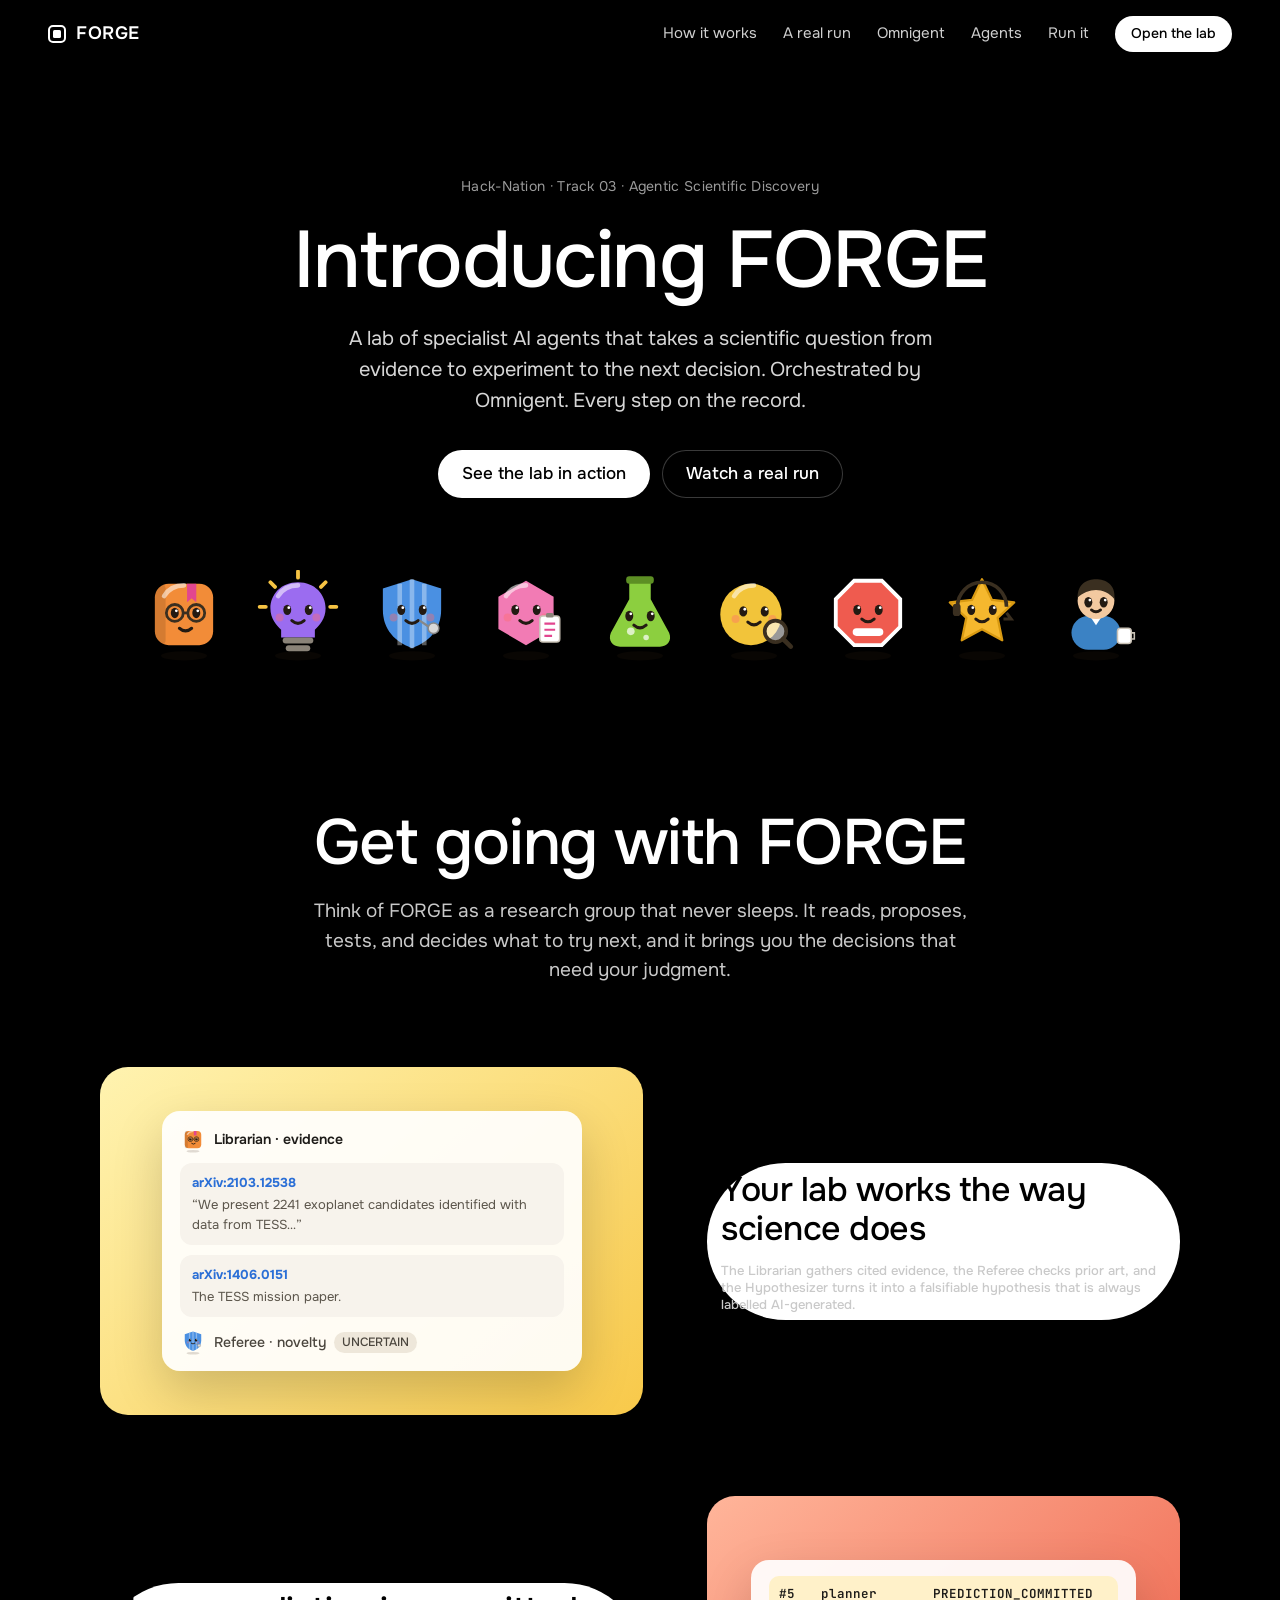
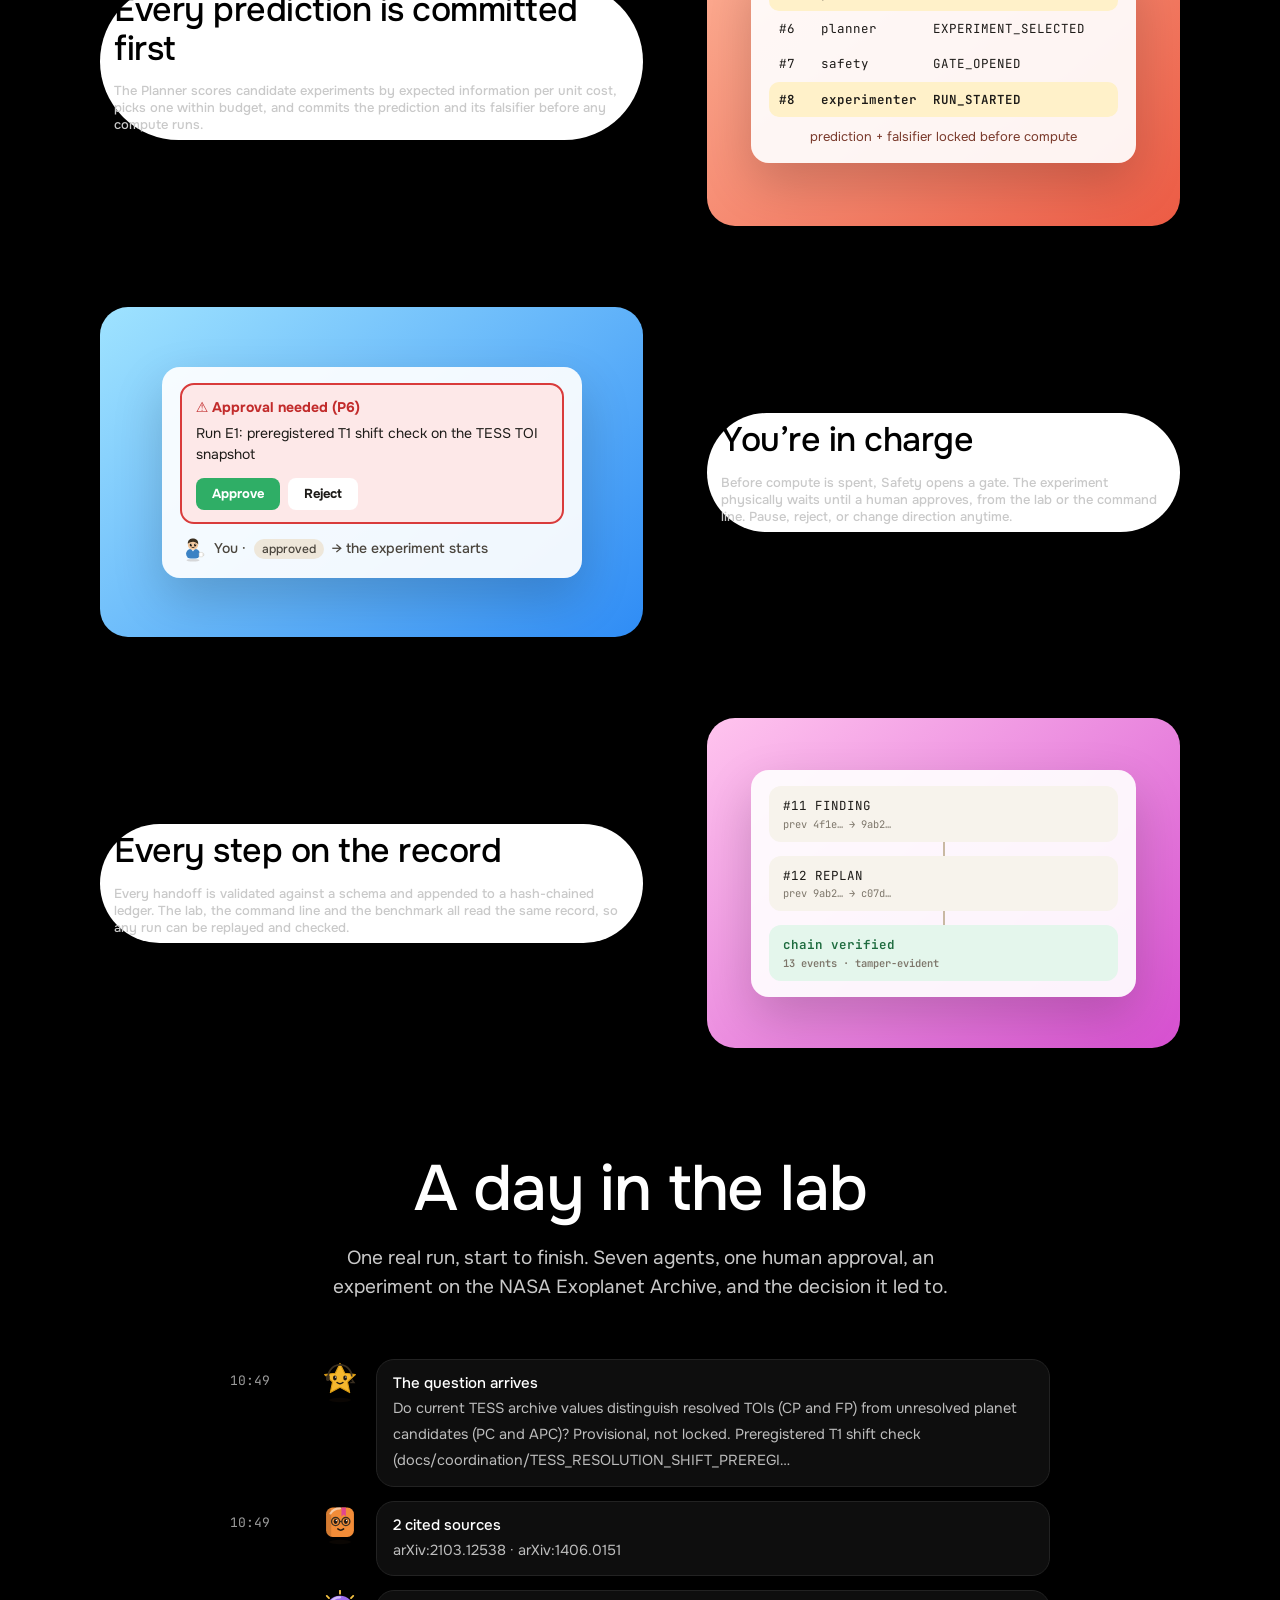
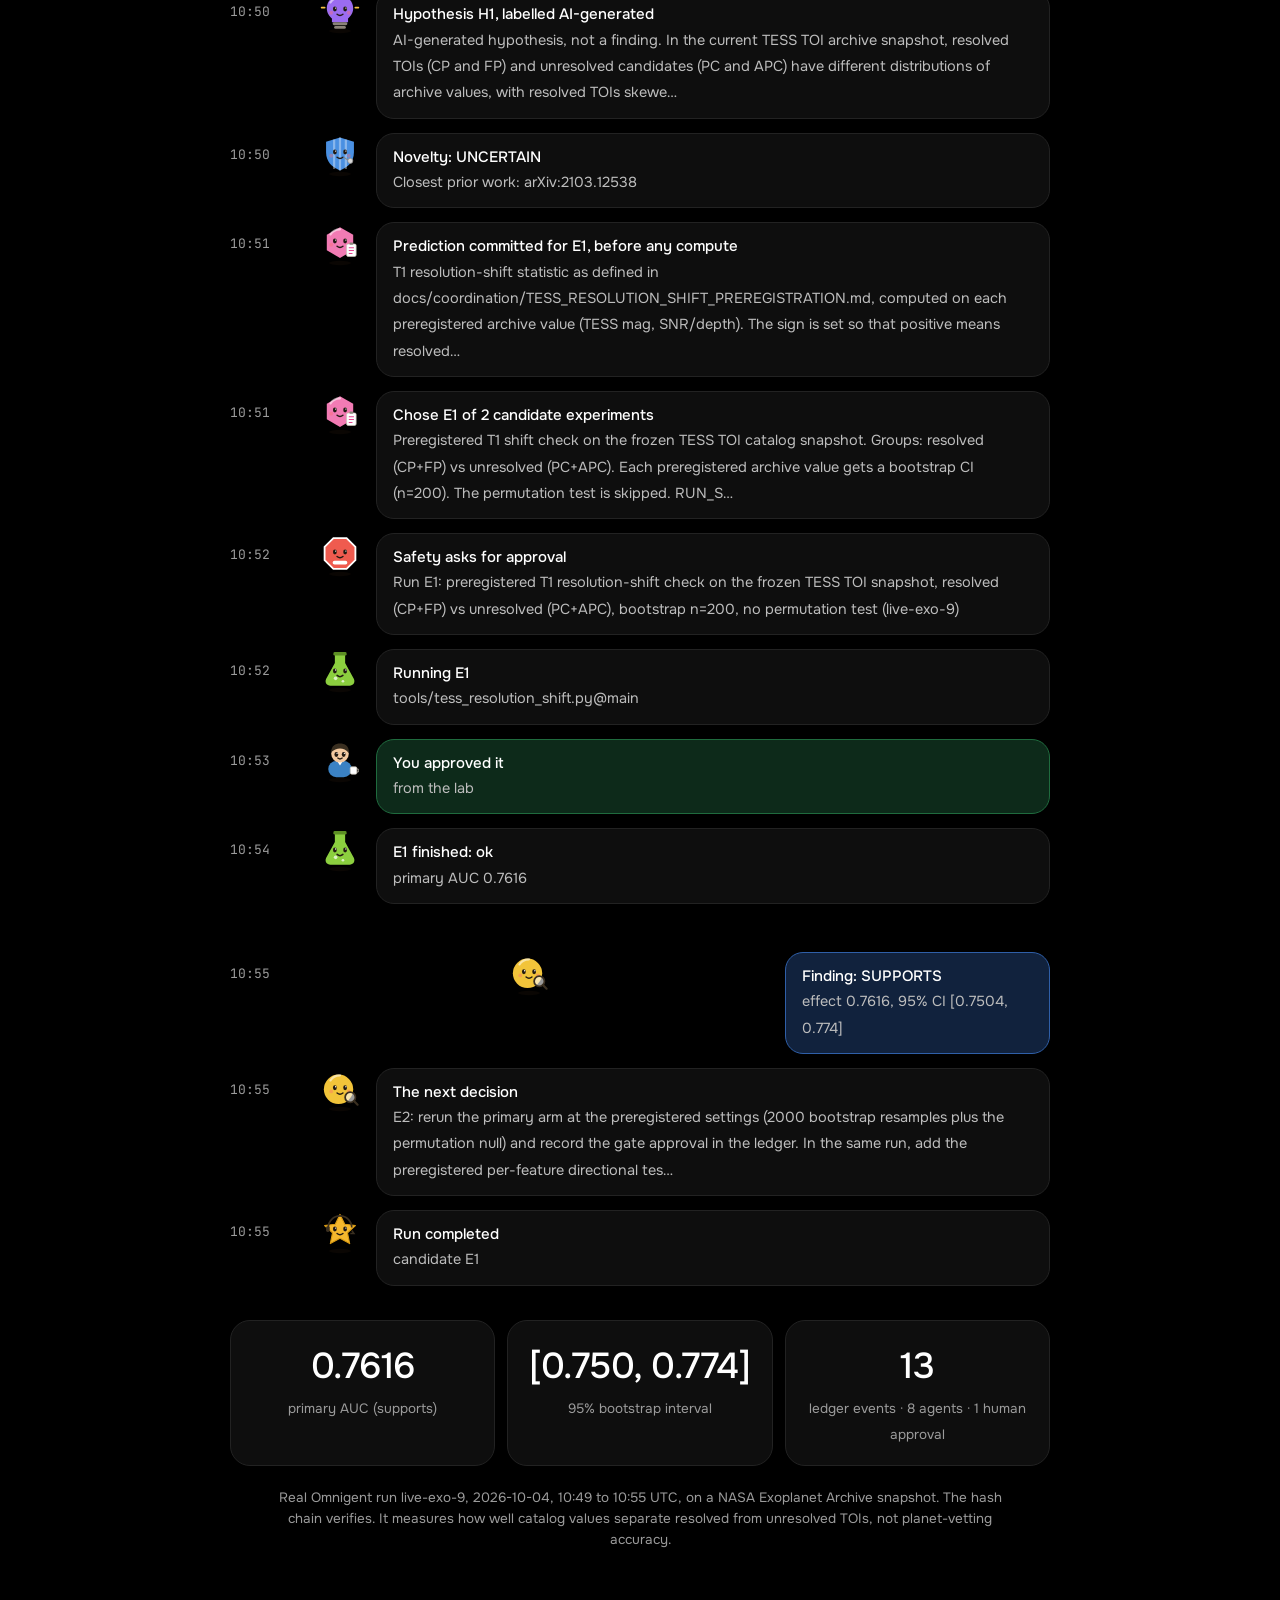
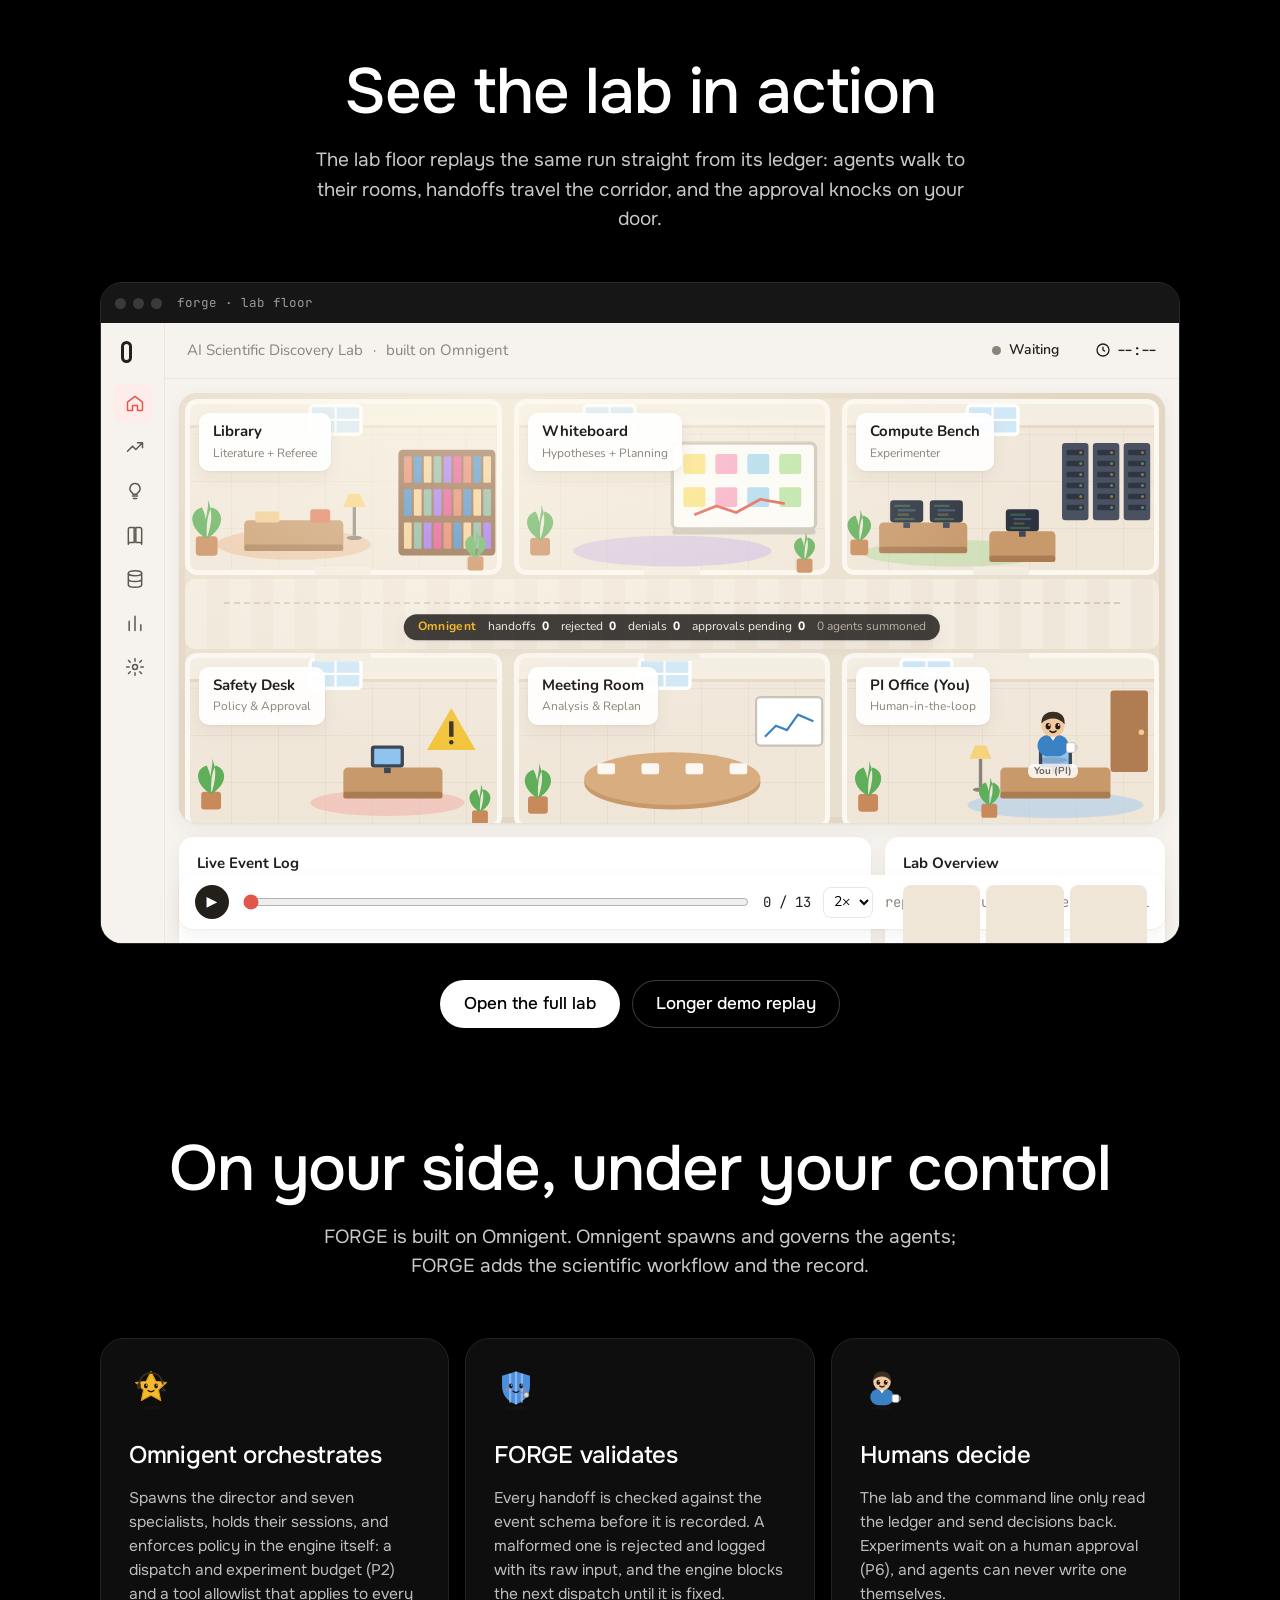
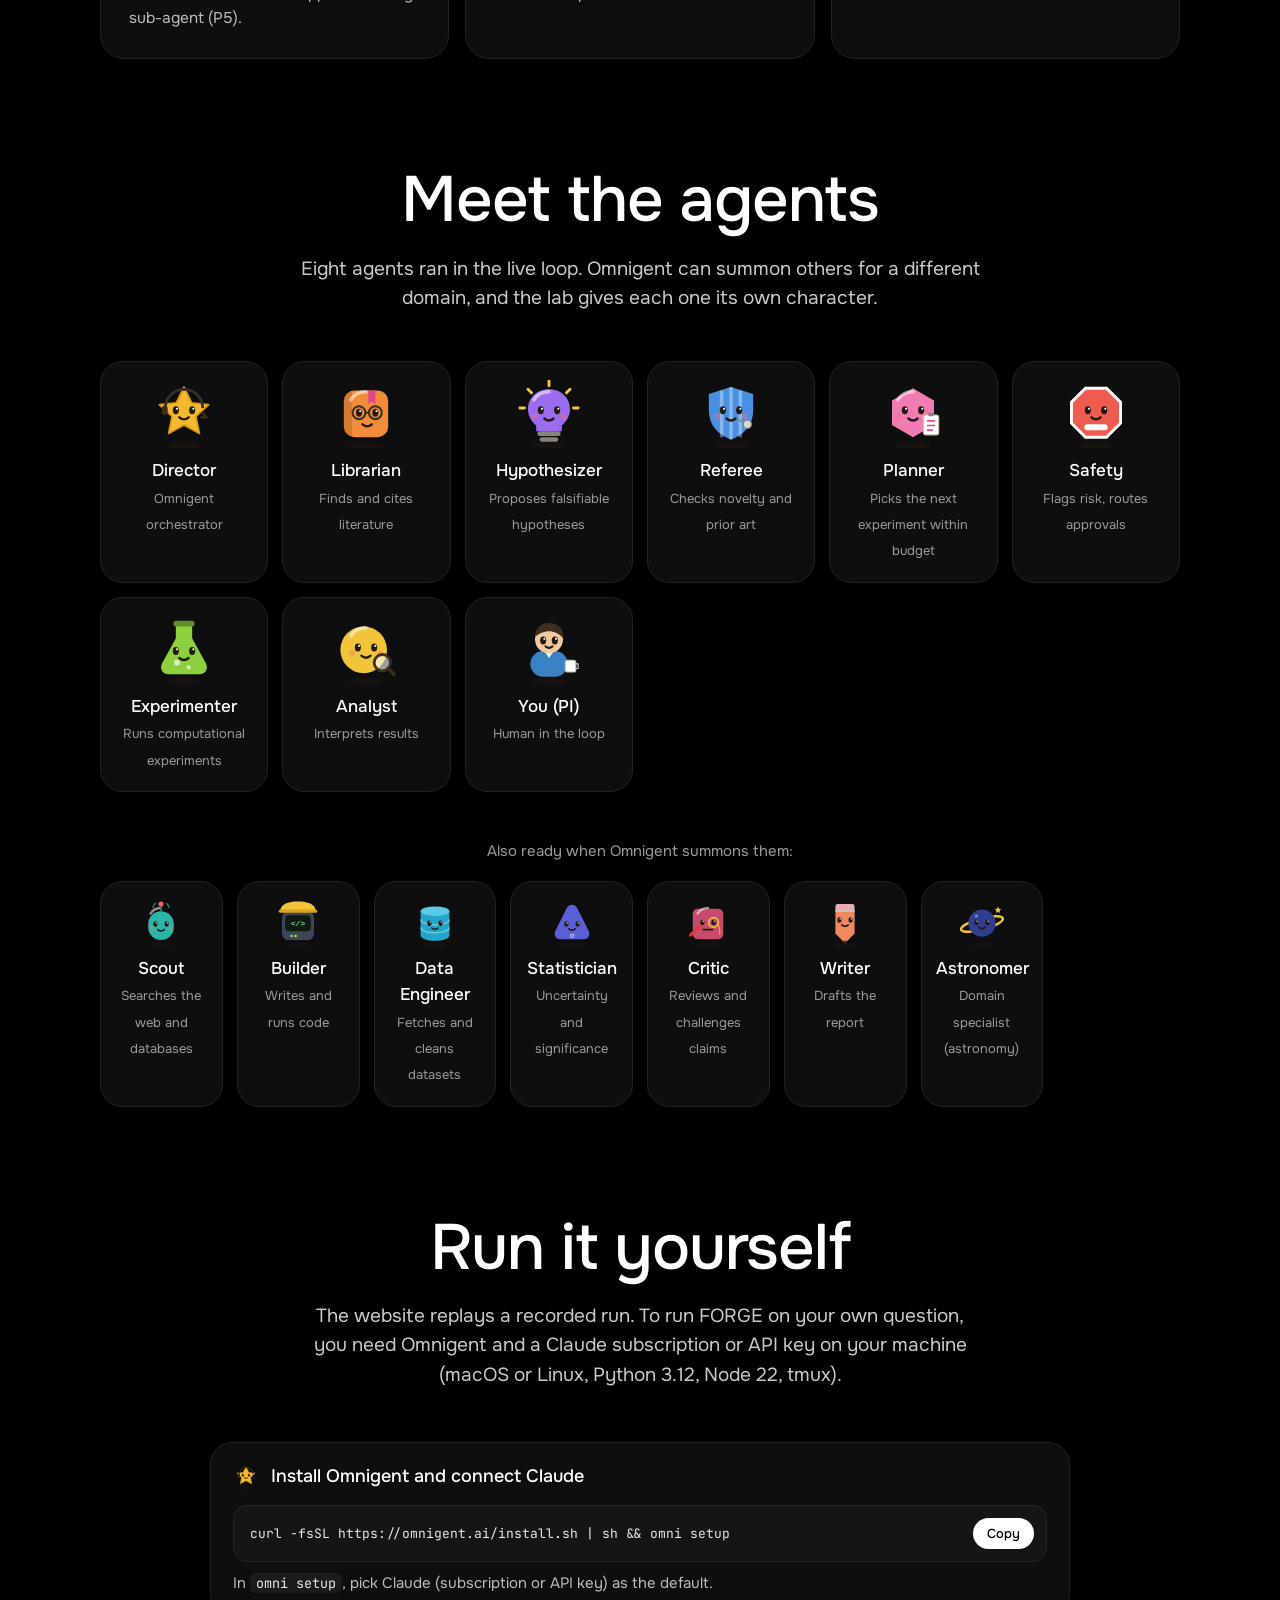
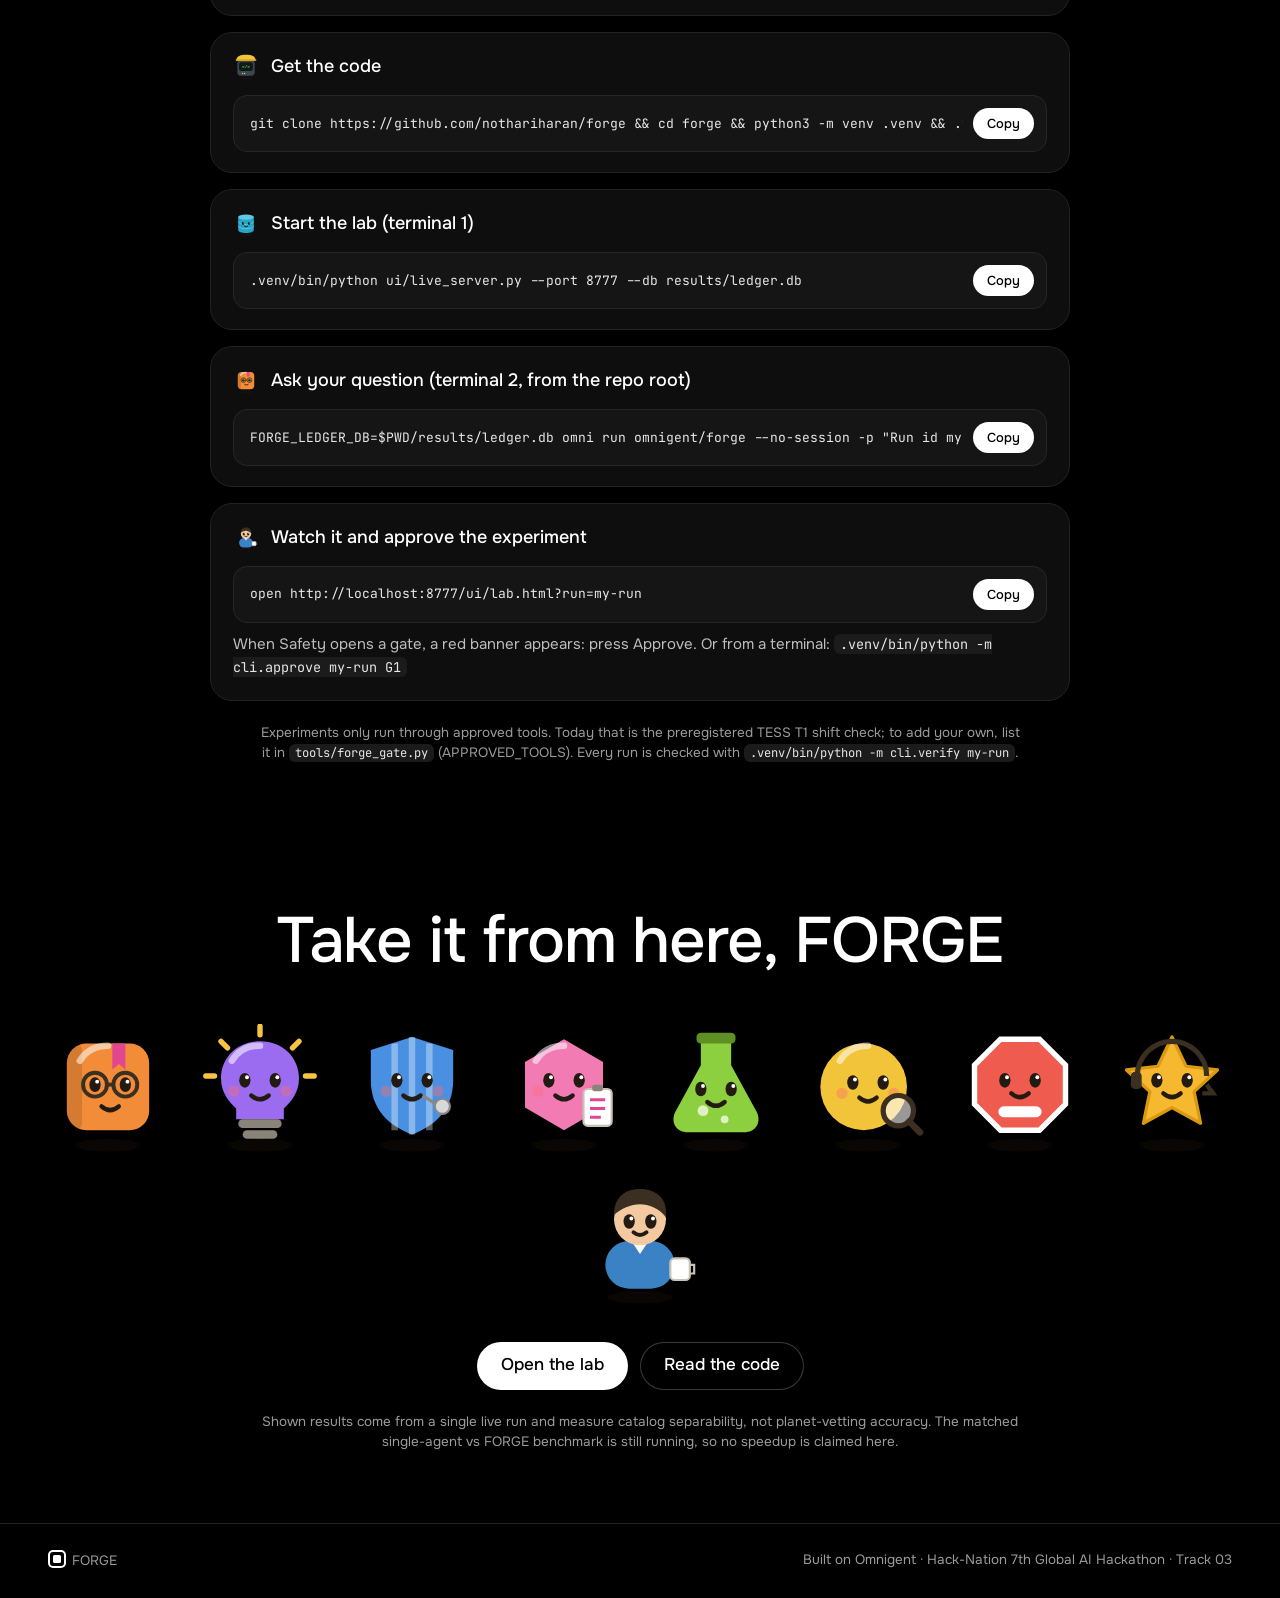
==== commit 7418d128: "Landing: Run it yourself section with copy-paste setup and run commands" ====
--- a/ui/index.html
+++ b/ui/index.html
@@ -21,6 +21,7 @@
     <a href="#run">A real run</a>
     <a href="#omnigent">Omnigent</a>
     <a href="#agents">Agents</a>
+    <a href="#run-it">Run it</a>
     <a class="pill small" href="lab.html">Open the lab</a>
   </nav>
 </header>
@@ -152,6 +153,26 @@
     <div class="roster mini" id="roster-more"></div>
   </section>
 
+  <section class="block" id="run-it">
+    <h2>Run it yourself</h2>
+    <p class="sub">The website replays a recorded run. To run FORGE on your own question, you need Omnigent and a Claude subscription or API key on your machine (macOS or Linux, Python 3.12, Node 22, tmux).</p>
+    <ol class="steps">
+      <li><div class="step-head"><span class="m" data-agent="director"></span><b>Install Omnigent and connect Claude</b></div>
+        <div class="code"><code>curl -fsSL https://omnigent.ai/install.sh | sh &amp;&amp; omni setup</code><button class="copy" type="button">Copy</button></div>
+        <p>In <code>omni setup</code>, pick Claude (subscription or API key) as the default.</p></li>
+      <li><div class="step-head"><span class="m" data-agent="coder"></span><b>Get the code</b></div>
+        <div class="code"><code>git clone https://github.com/nothariharan/forge &amp;&amp; cd forge &amp;&amp; python3 -m venv .venv &amp;&amp; .venv/bin/pip install -r requirements.txt -r requirements-science.txt</code><button class="copy" type="button">Copy</button></div></li>
+      <li><div class="step-head"><span class="m" data-agent="data"></span><b>Start the lab (terminal 1)</b></div>
+        <div class="code"><code>.venv/bin/python ui/live_server.py --port 8777 --db results/ledger.db</code><button class="copy" type="button">Copy</button></div></li>
+      <li><div class="step-head"><span class="m" data-agent="librarian"></span><b>Ask your question (terminal 2, from the repo root)</b></div>
+        <div class="code"><code>FORGE_LEDGER_DB=$PWD/results/ledger.db omni run omnigent/forge --no-session -p "Run id my-run. Your research question here." &lt;/dev/null</code><button class="copy" type="button">Copy</button></div></li>
+      <li><div class="step-head"><span class="m" data-agent="human"></span><b>Watch it and approve the experiment</b></div>
+        <div class="code"><code>open http://localhost:8777/ui/lab.html?run=my-run</code><button class="copy" type="button">Copy</button></div>
+        <p>When Safety opens a gate, a red banner appears: press Approve. Or from a terminal: <code>.venv/bin/python -m cli.approve my-run G1</code></p></li>
+    </ol>
+    <p class="fine">Experiments only run through approved tools. Today that is the preregistered TESS T1 shift check; to add your own, list it in <code>tools/forge_gate.py</code> (APPROVED_TOOLS). Every run is checked with <code>.venv/bin/python -m cli.verify my-run</code>.</p>
+  </section>
+
   <section class="finale">
     <h2>Take it from here, FORGE</h2>
     <div class="parade big" id="parade2" aria-hidden="true"></div>
--- a/ui/landing.css
+++ b/ui/landing.css
@@ -130,6 +130,19 @@
 .finale .parade { margin-top: 48px; }
 footer { display: flex; justify-content: space-between; flex-wrap: wrap; gap: 12px; padding: 26px clamp(16px, 4vw, 48px); border-top: 1px solid var(--line); color: var(--muted); font-size: 13.5px; }
 
+/* ---- run it yourself ---- */
+.steps { list-style: none; max-width: 860px; margin: 52px auto 0; padding: 0; display: grid; grid-template-columns: minmax(0, 1fr); gap: 16px; }
+.steps li { min-width: 0; }
+.steps li { background: var(--panel); border: 1px solid var(--line); border-radius: 22px; padding: 20px 22px; }
+.step-head { display: flex; align-items: center; gap: 12px; }
+.step-head b { font-weight: 500; font-size: 18px; min-width: 0; }
+.steps p { color: #bdbdbd; font-size: 15px; margin: 10px 0 0; }
+.steps p code, .fine code { font-family: var(--mono); font-size: .9em; background: #1b1b1b; padding: 1px 6px; border-radius: 6px; color: #e6e6e6; }
+.code { display: flex; align-items: center; gap: 10px; margin-top: 14px; background: #151515; border: 1px solid #262626; border-radius: 14px; padding: 12px 12px 12px 16px; }
+.code code { flex: 1; min-width: 0; font-family: var(--mono); font-size: 13px; color: #e8e8e8; overflow-x: auto; white-space: nowrap; scrollbar-width: thin; }
+.copy { flex: none; border: 0; border-radius: 999px; background: #fff; color: #000; font: 500 13px var(--sans); padding: 7px 14px; cursor: pointer; }
+.copy:focus-visible { outline: 2px solid #fff; outline-offset: 2px; }
+
 @media (max-width: 860px) {
   .nav nav a:not(.pill) { display: none; }
   .feature, .feature.flip { grid-template-columns: 1fr; }
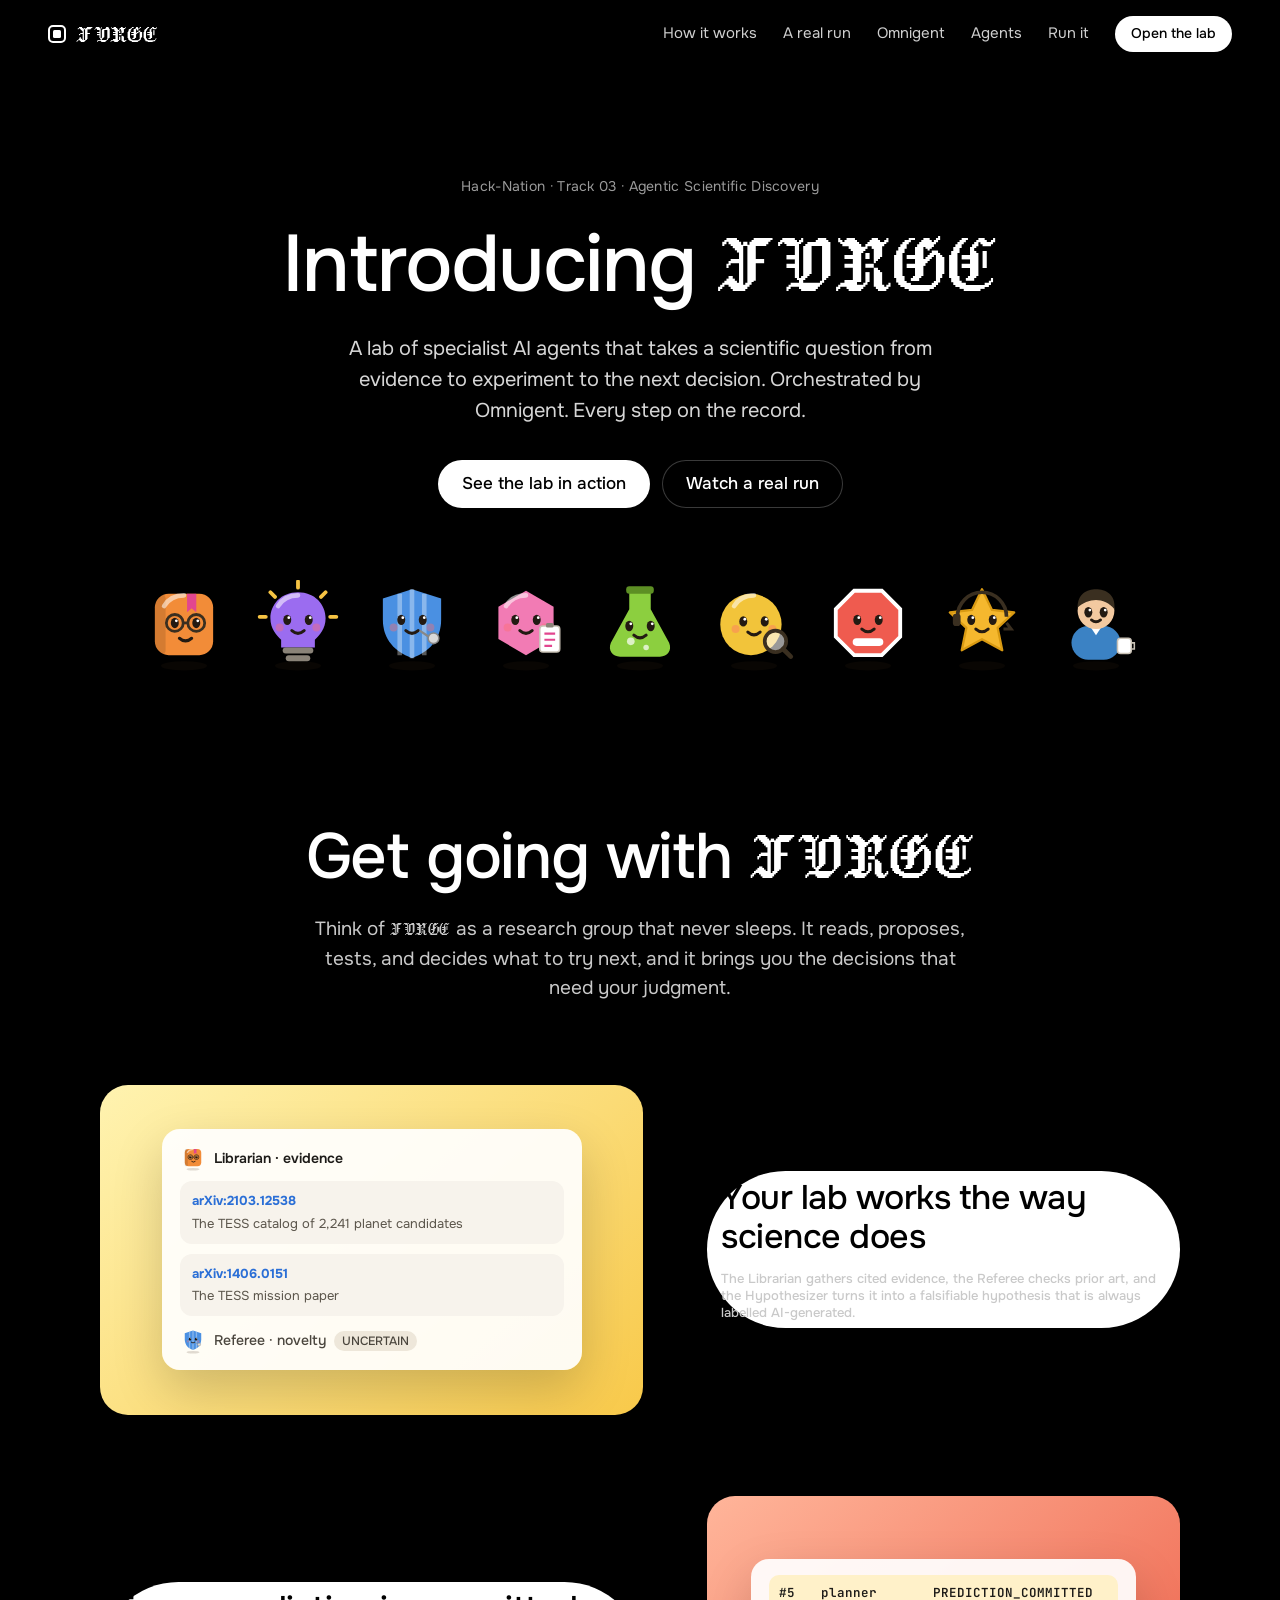
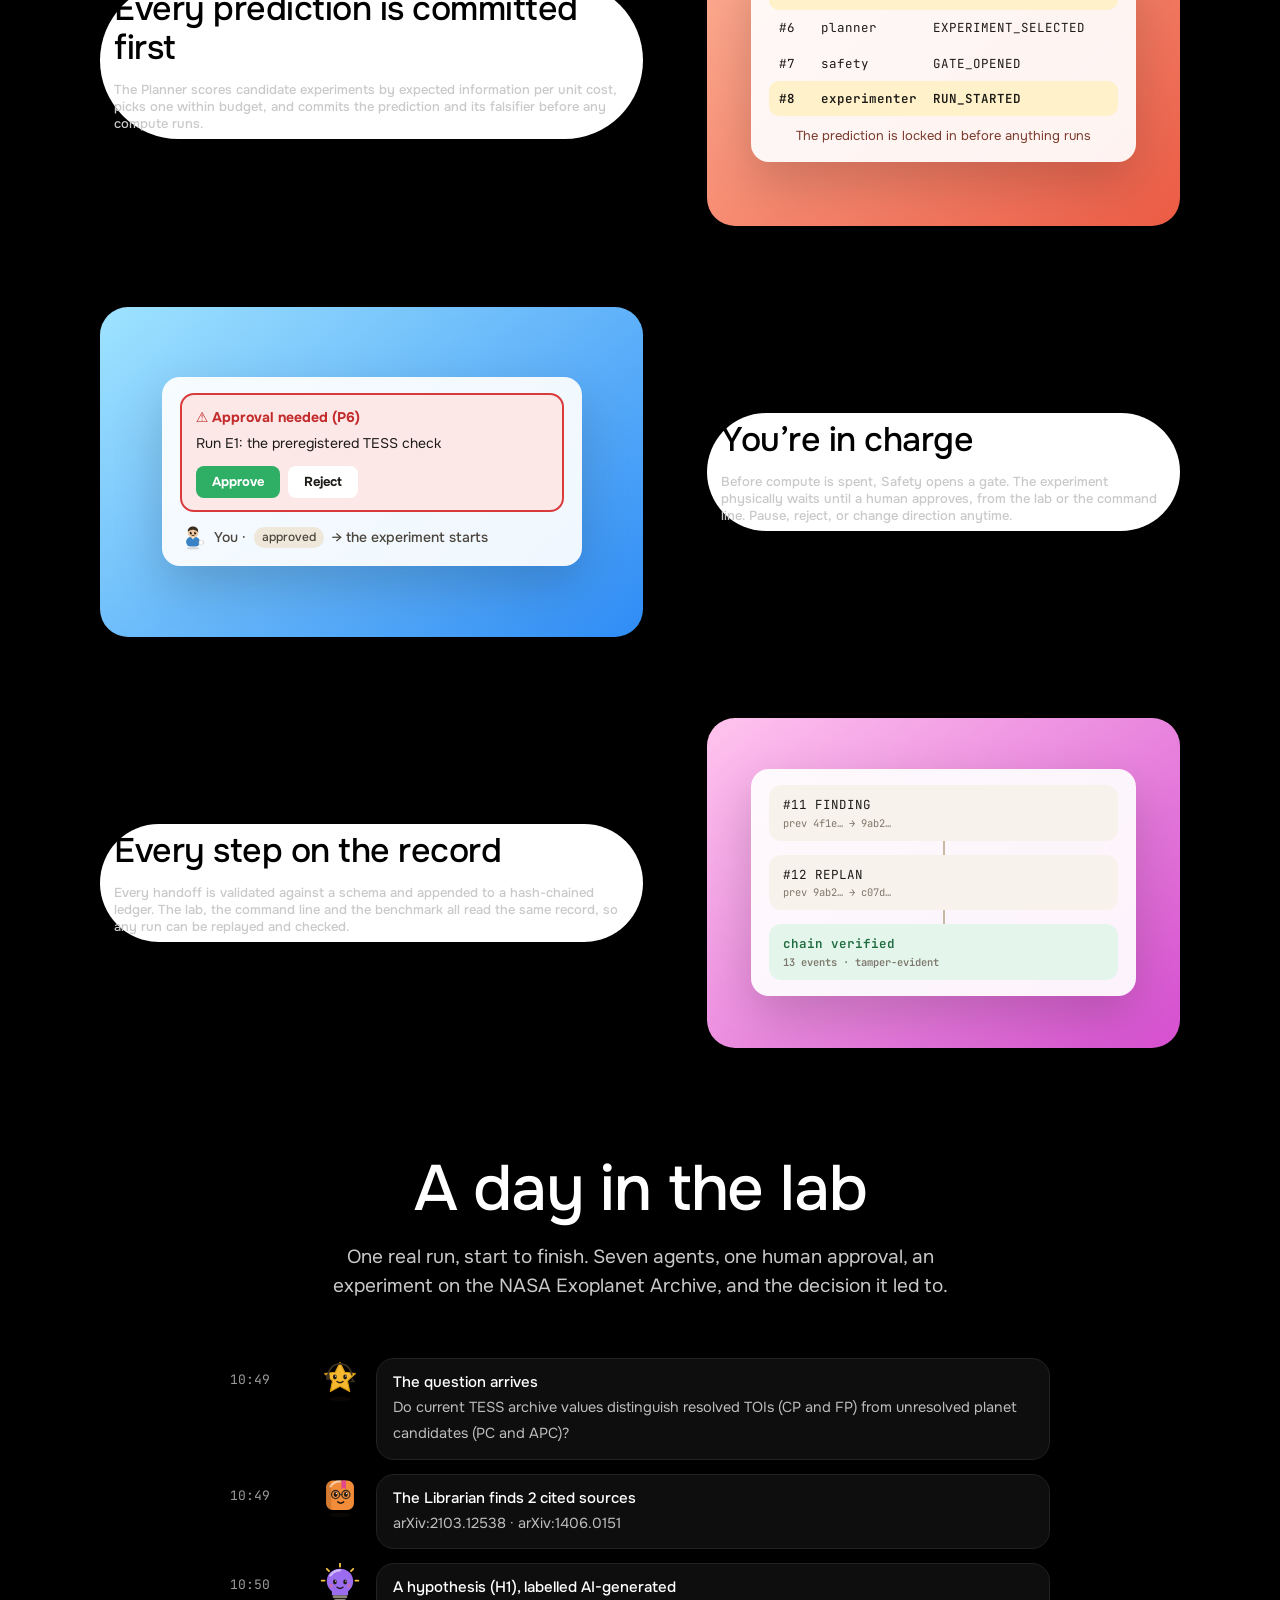
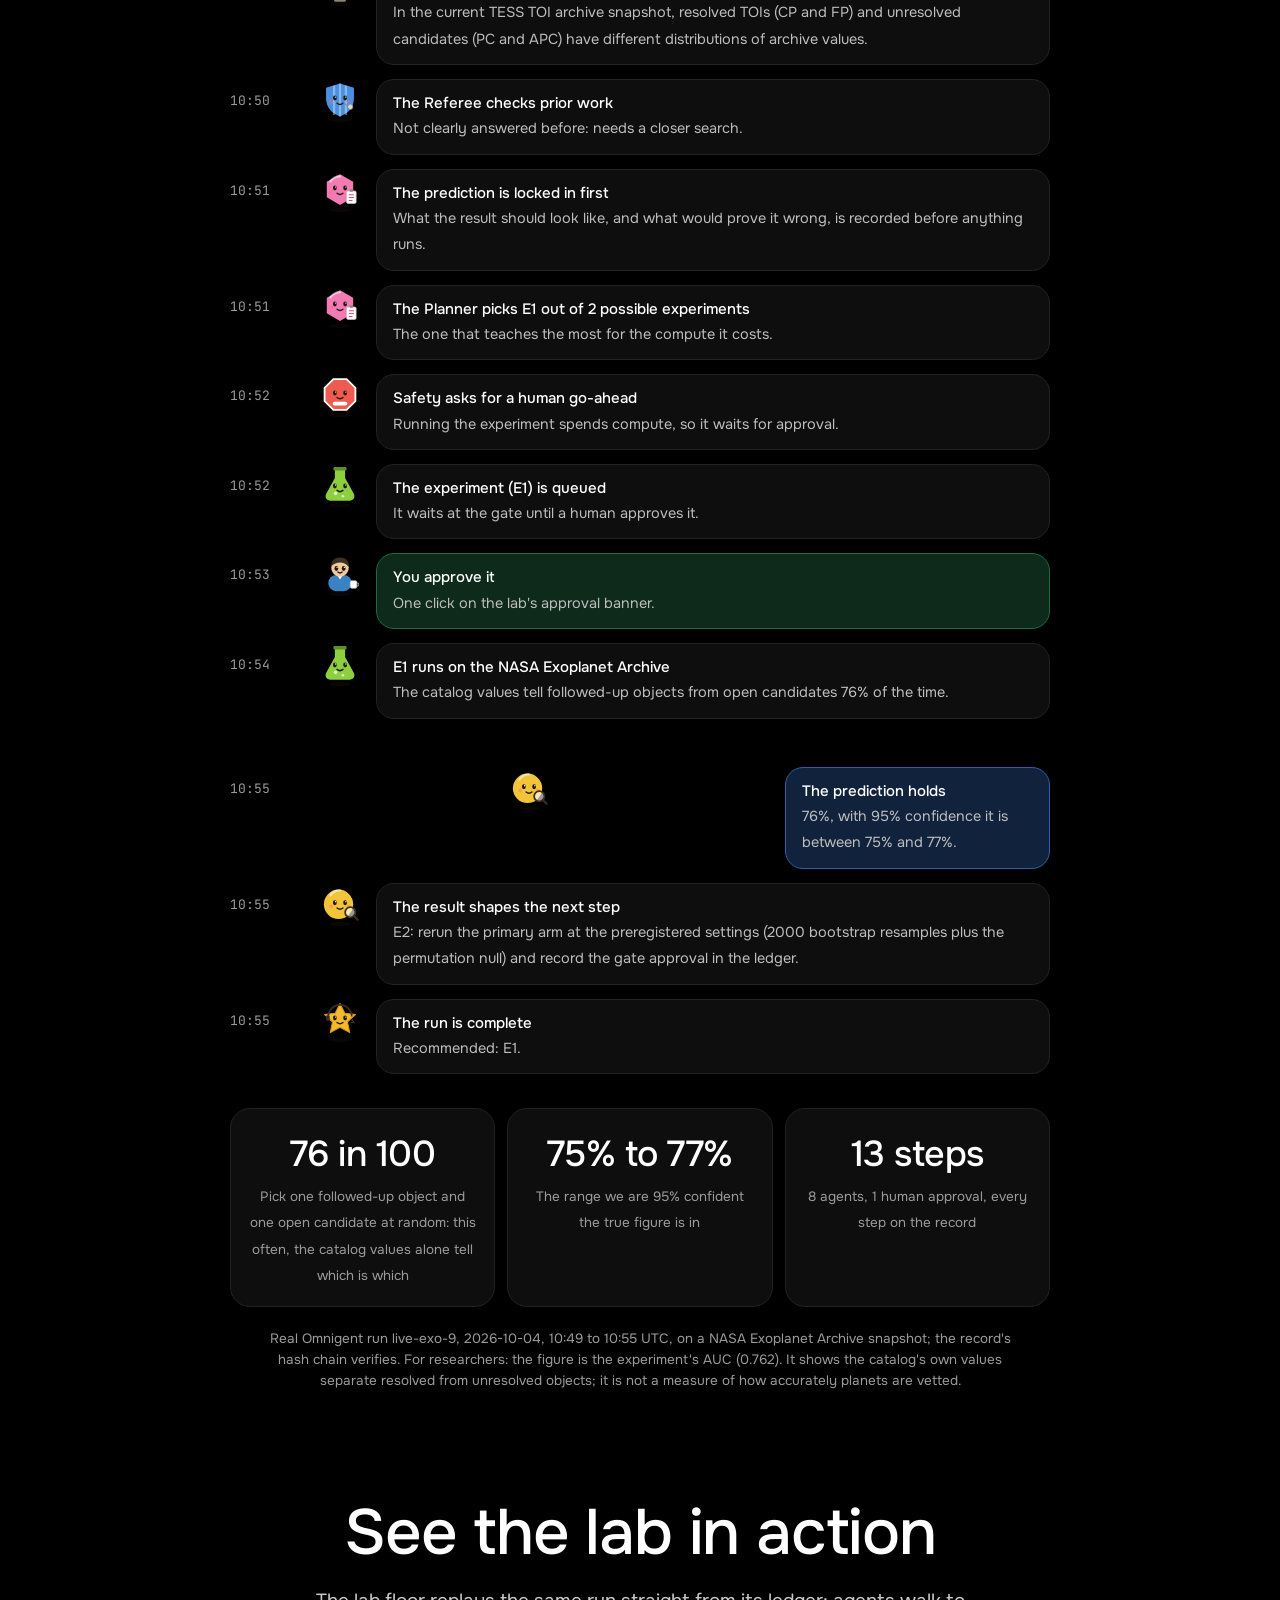
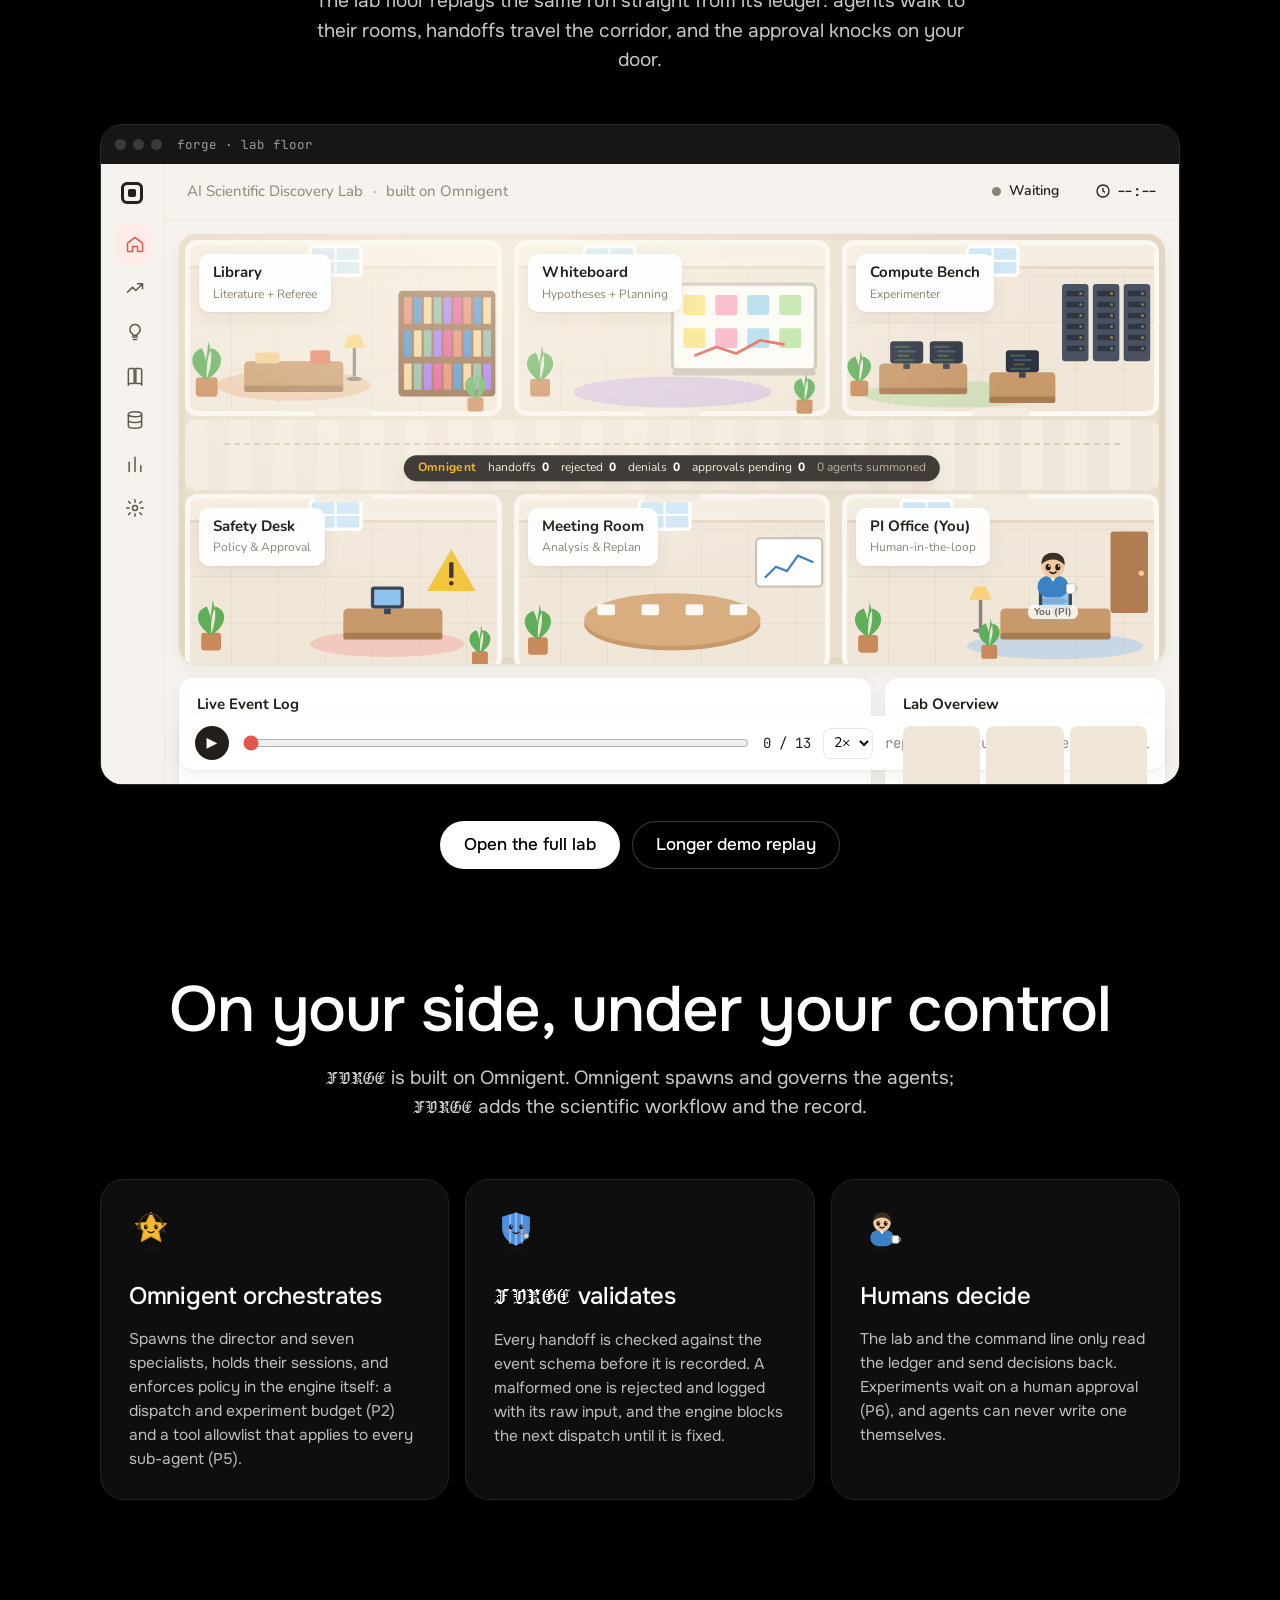
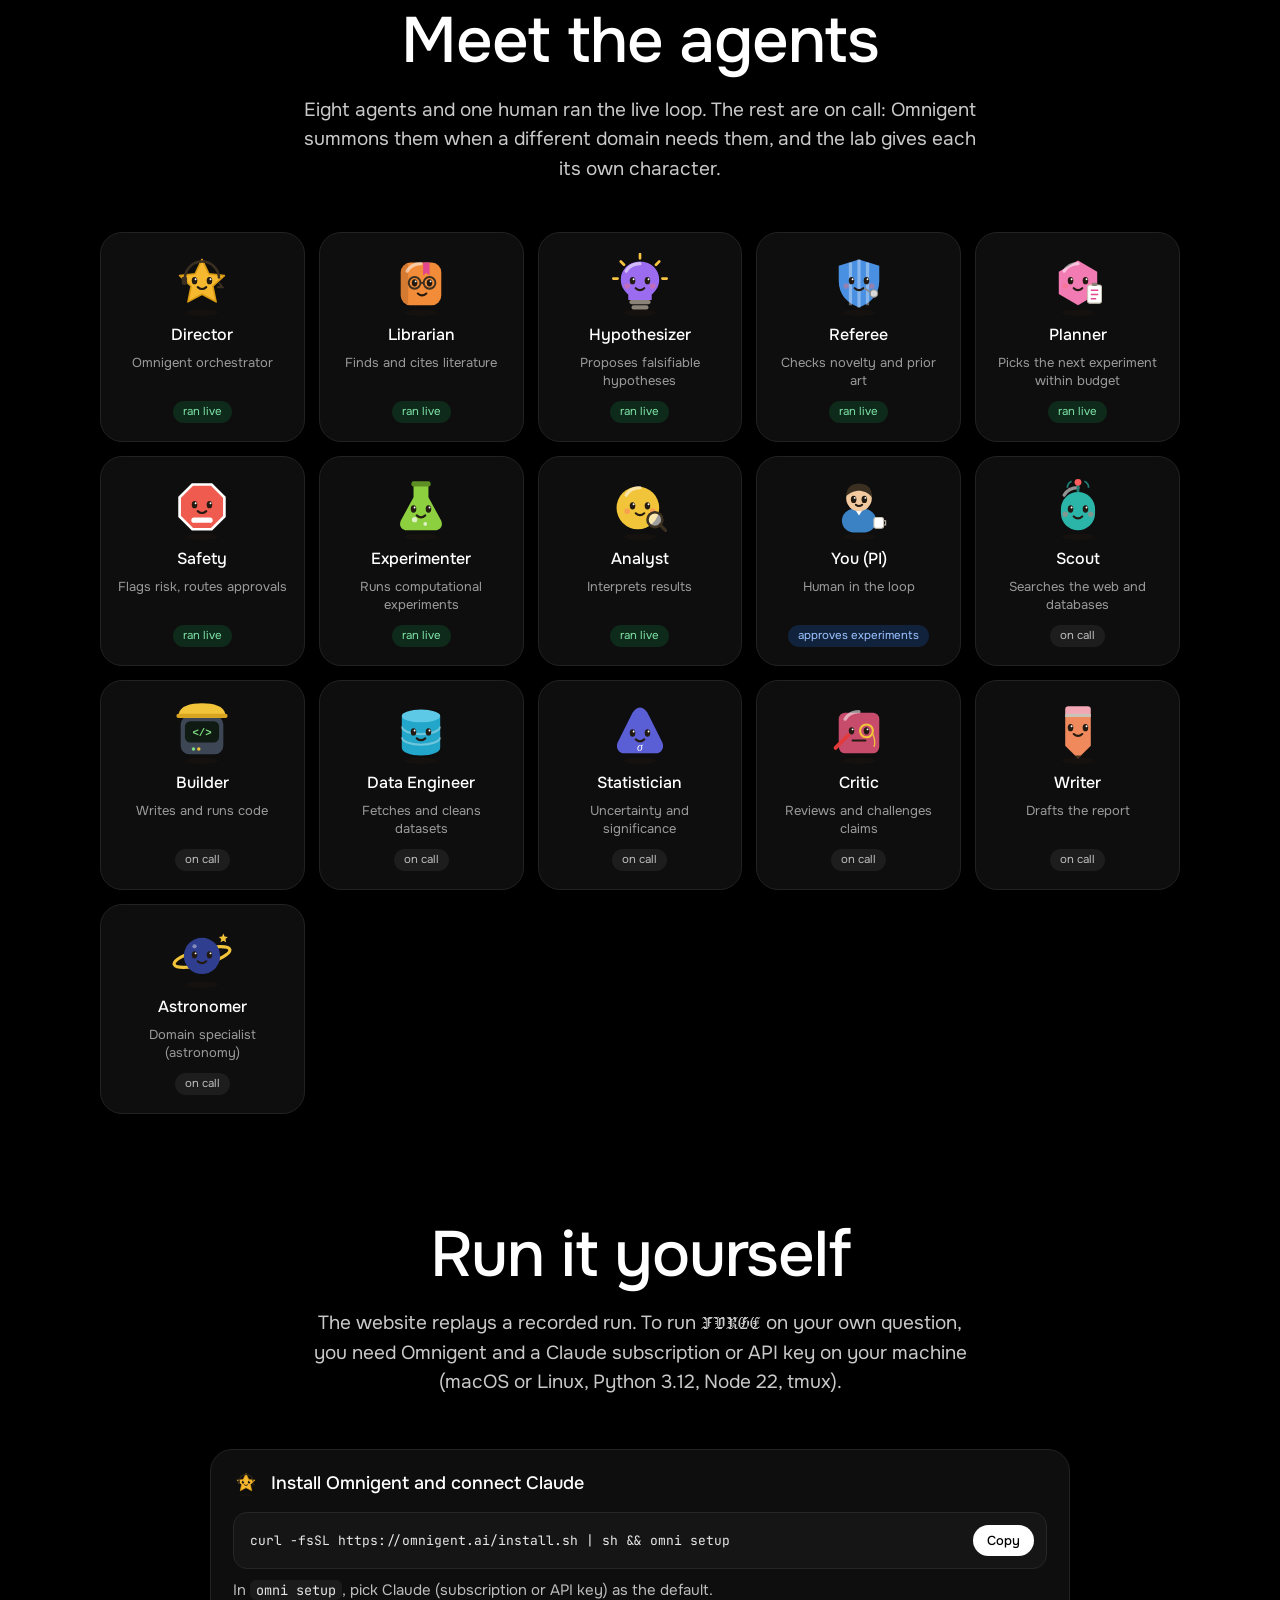
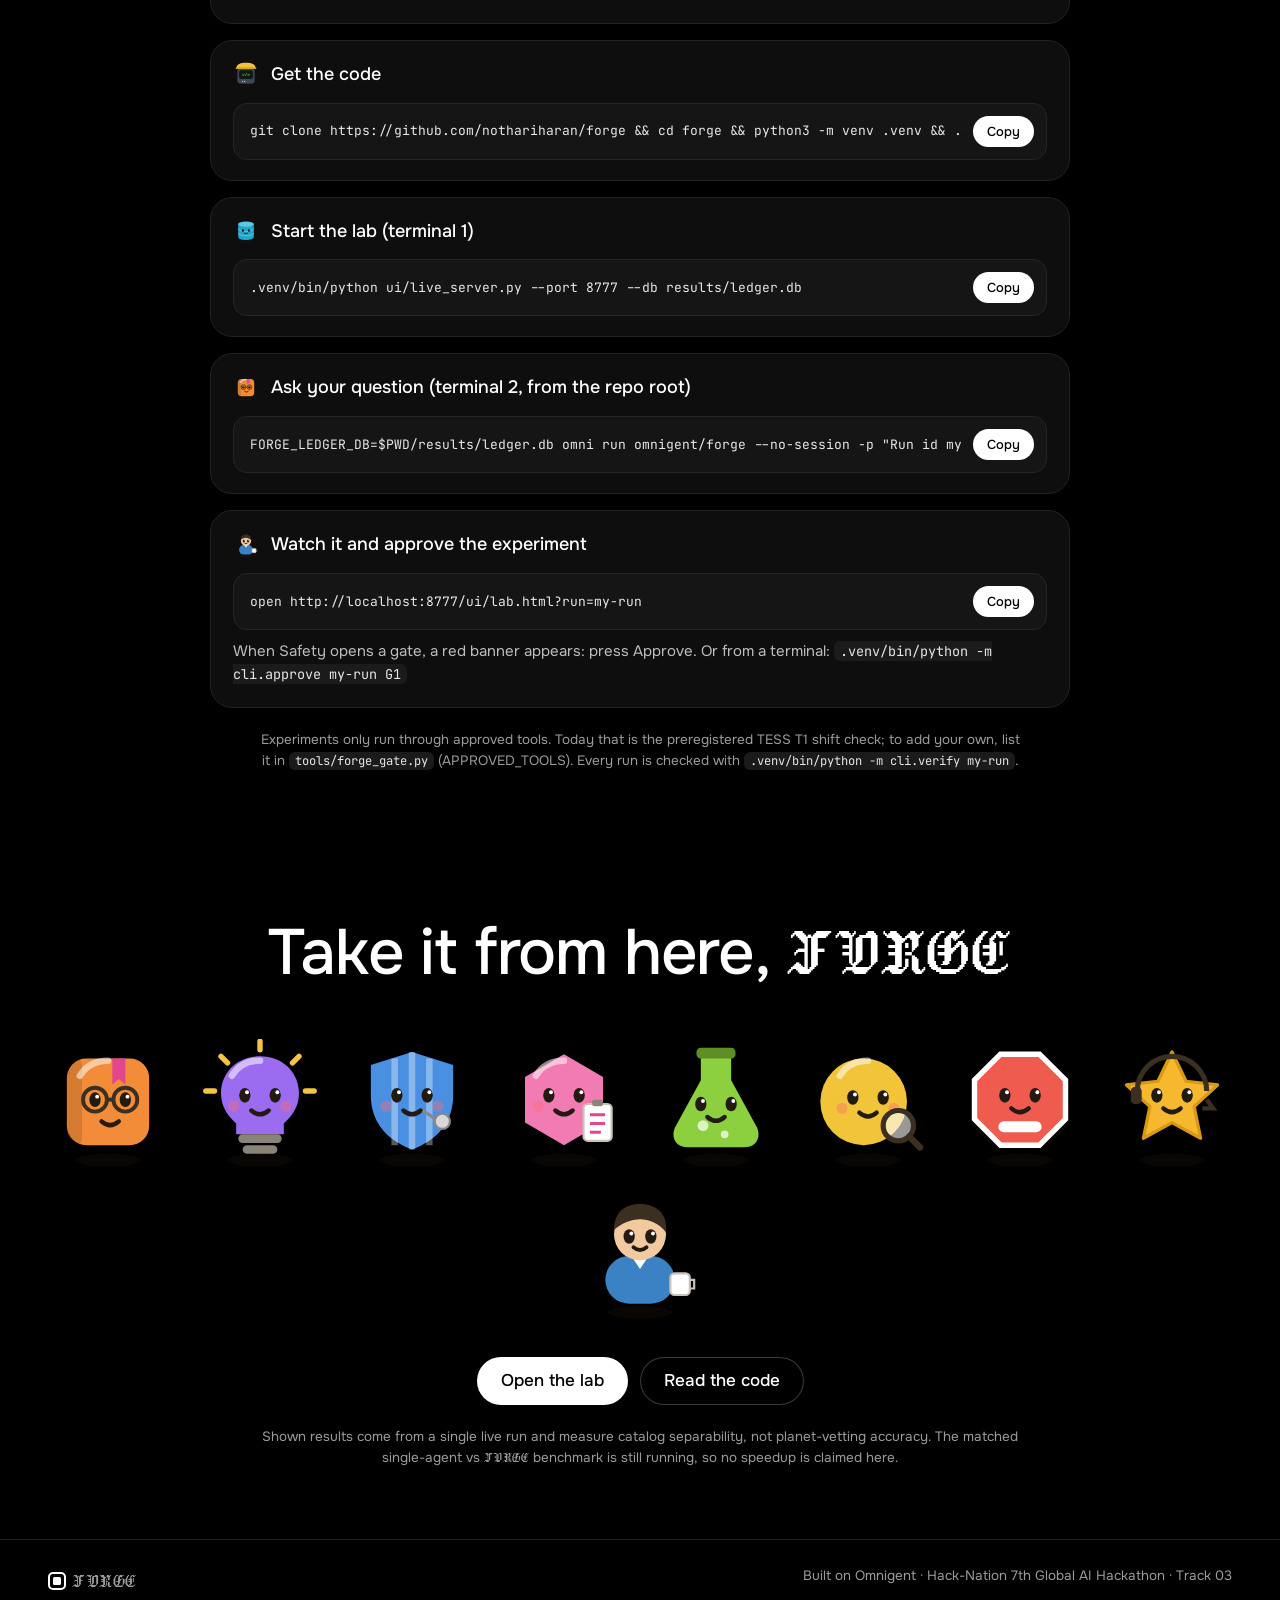
==== commit f4ecbb5d: "Landing + lab: plain-language results, equal agent boxes, pixel serif FORGE wordmark (Hari's review)" ====
--- a/ui/index.html
+++ b/ui/index.html
@@ -2,16 +2,21 @@
 <html lang="en">
 <head>
 <meta charset="utf-8">
+<link rel="icon" href="favicon.svg" type="image/svg+xml">
 <meta name="viewport" content="width=device-width, initial-scale=1">
 <title>FORGE · Agentic Science Lab</title>
-<meta name="description" content="FORGE is a lab of specialist AI agents, orchestrated by Omnigent, that takes a scientific question from evidence to experiment to the next decision, with every step on a hash-chained record.">
+<meta name="description" content="FORGE is a lab of AI research agents, run by Omnigent, that takes a scientific question from evidence to experiment to the next decision, with a human approving every experiment and every step on the record.">
+<meta property="og:title" content="FORGE · Agentic Science Lab">
+<meta property="og:description" content="A lab of AI research agents, run by Omnigent, that takes a scientific question from evidence to experiment to the next decision. You approve every experiment.">
+<meta property="og:type" content="website">
+<meta property="og:url" content="https://forge-omnigent.vercel.app/">
 <script>
   // Old links to the lab (/?run=, ?src=, ?tour=, ?sse=) still open the lab.
   if (/[?&](run|src|tour|sse|at)=/.test(location.search)) location.replace("lab.html" + location.search);
 </script>
 <link rel="preconnect" href="https://fonts.googleapis.com">
-<link href="https://fonts.googleapis.com/css2?family=Onest:wght@400;500;600&family=JetBrains+Mono:wght@400;500&display=swap" rel="stylesheet">
-<link rel="stylesheet" href="landing.css">
+<link href="https://fonts.googleapis.com/css2?family=Onest:wght@400;500;600&family=Jacquard+24&family=JetBrains+Mono:wght@400;500&display=swap" rel="stylesheet">
+<link rel="stylesheet" href="landing.css?v=3">
 </head>
 <body>
 <header class="nav">
@@ -46,8 +51,8 @@
       <div class="card yellow">
         <div class="mock">
           <div class="mock-head"><span class="m" data-agent="librarian"></span>Librarian · evidence</div>
-          <div class="cite"><b>arXiv:2103.12538</b><span>“We present 2241 exoplanet candidates identified with data from TESS…”</span></div>
-          <div class="cite"><b>arXiv:1406.0151</b><span>The TESS mission paper.</span></div>
+          <div class="cite"><b>arXiv:2103.12538</b><span>The TESS catalog of 2,241 planet candidates</span></div>
+          <div class="cite"><b>arXiv:1406.0151</b><span>The TESS mission paper</span></div>
           <div class="mock-foot"><span class="m" data-agent="referee"></span>Referee · novelty <em>UNCERTAIN</em></div>
         </div>
       </div>
@@ -64,7 +69,7 @@
           <div class="row"><span>#6</span><span>planner</span><span>EXPERIMENT_SELECTED</span></div>
           <div class="row"><span>#7</span><span>safety</span><span>GATE_OPENED</span></div>
           <div class="row hl"><span>#8</span><span>experimenter</span><span>RUN_STARTED</span></div>
-          <div class="note">prediction + falsifier locked before compute</div>
+          <div class="note">The prediction is locked in before anything runs</div>
         </div>
       </div>
       <div class="copy">
@@ -76,7 +81,7 @@
     <div class="feature">
       <div class="card blue">
         <div class="mock">
-          <div class="alert"><b>⚠ Approval needed (P6)</b><span>Run E1: preregistered T1 shift check on the TESS TOI snapshot</span>
+          <div class="alert"><b>⚠ Approval needed (P6)</b><span>Run E1: the preregistered TESS check</span>
             <div class="btns"><span class="approve">Approve</span><span class="reject">Reject</span></div>
           </div>
           <div class="mock-foot"><span class="m" data-agent="human"></span>You · <em>approved</em> → the experiment starts</div>
@@ -147,10 +152,8 @@
 
   <section class="block" id="agents">
     <h2>Meet the agents</h2>
-    <p class="sub">Eight agents ran in the live loop. Omnigent can summon others for a different domain, and the lab gives each one its own character.</p>
+    <p class="sub">Eight agents and one human ran the live loop. The rest are on call: Omnigent summons them when a different domain needs them, and the lab gives each its own character.</p>
     <div class="roster" id="roster"></div>
-    <p class="sub small">Also ready when Omnigent summons them:</p>
-    <div class="roster mini" id="roster-more"></div>
   </section>
 
   <section class="block" id="run-it">
@@ -188,6 +191,6 @@
   <span><span class="mark"></span>FORGE</span>
   <span>Built on Omnigent · Hack-Nation 7th Global AI Hackathon · Track 03</span>
 </footer>
-<script type="module" src="landing.js"></script>
+<script type="module" src="landing.js?v=4"></script>
 </body>
 </html>
--- a/ui/landing.css
+++ b/ui/landing.css
@@ -116,15 +116,16 @@
 .tcard h3 { font-size: 24px; margin-top: 18px; letter-spacing: -.3px; }
 .tcard p { color: #bdbdbd; font-size: 15.5px; margin: 12px 0 0; }
 
-/* ---- roster ---- */
-.roster { display: grid; grid-template-columns: repeat(auto-fill, minmax(150px, 1fr)); gap: 14px; margin-top: 48px; }
-.roster.mini { margin-top: 18px; grid-template-columns: repeat(auto-fill, minmax(120px, 1fr)); }
-.ag { background: var(--panel); border: 1px solid var(--line); border-radius: 22px; padding: 18px 14px; text-align: center; }
-.ag .pic { width: 70px; height: 70px; margin: 0 auto 8px; }
-.roster.mini .ag .pic { width: 48px; height: 48px; }
+/* ---- roster: one grid, equal boxes ---- */
+.roster { display: grid; grid-template-columns: repeat(auto-fill, minmax(170px, 1fr)); grid-auto-rows: 1fr; gap: 14px; margin-top: 48px; }
+.ag { background: var(--panel); border: 1px solid var(--line); border-radius: 22px; padding: 20px 14px 18px; text-align: center; display: flex; flex-direction: column; align-items: center; gap: 6px; min-height: 210px; }
+.ag .pic { width: 64px; height: 64px; flex: none; }
 .ag .pic svg { width: 100%; height: 100%; }
-.ag b { display: block; font-weight: 500; }
-.ag span { color: var(--muted); font-size: 13px; }
+.ag b { font-weight: 500; font-size: 16px; }
+.ag span { color: var(--muted); font-size: 13px; line-height: 1.4; display: -webkit-box; -webkit-line-clamp: 2; -webkit-box-orient: vertical; overflow: hidden; }
+.ag .tag { margin-top: auto; font-size: 11.5px; padding: 3px 10px; border-radius: 999px; background: #1d1d1d; color: #bdbdbd; -webkit-line-clamp: unset; }
+.ag .tag.live { background: #0d2a1a; color: #7fe0a6; }
+.ag .tag.you { background: #11223d; color: #9cc4ff; }
 
 .finale { text-align: center; padding: clamp(100px, 16vh, 180px) 16px 70px; }
 .finale .parade { margin-top: 48px; }
@@ -161,3 +162,9 @@
   .parade span { animation: none; }
   .ev { opacity: 1; transform: none; transition: none; }
 }
+
+/* ---- FORGE wordmark: pixel serif ---- */
+.wm { font-family: "Jacquard 24", var(--sans); font-weight: 400; letter-spacing: .5px; }
+.brand .wm { font-size: 26px; line-height: 1; }
+h1 .wm, h2 .wm { font-size: 1.12em; letter-spacing: 1px; }
+footer .wm { font-size: 20px; }
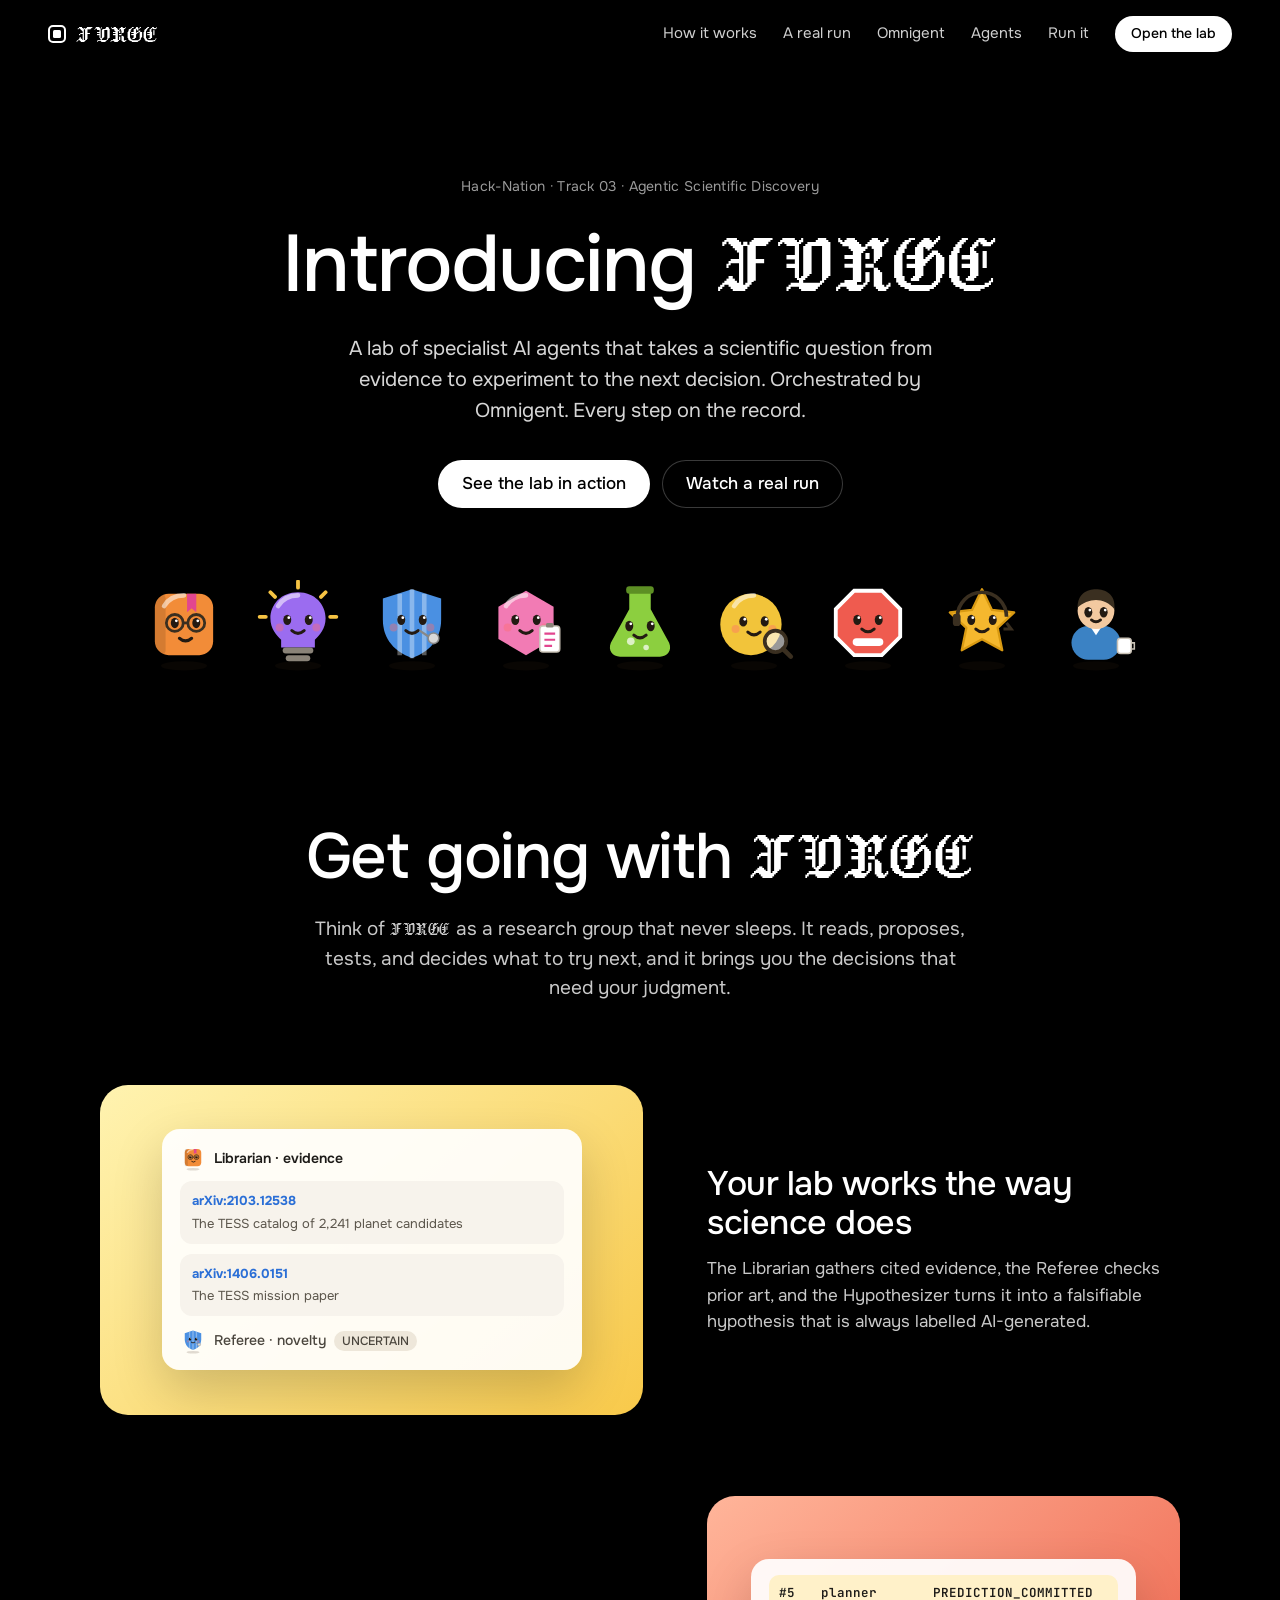
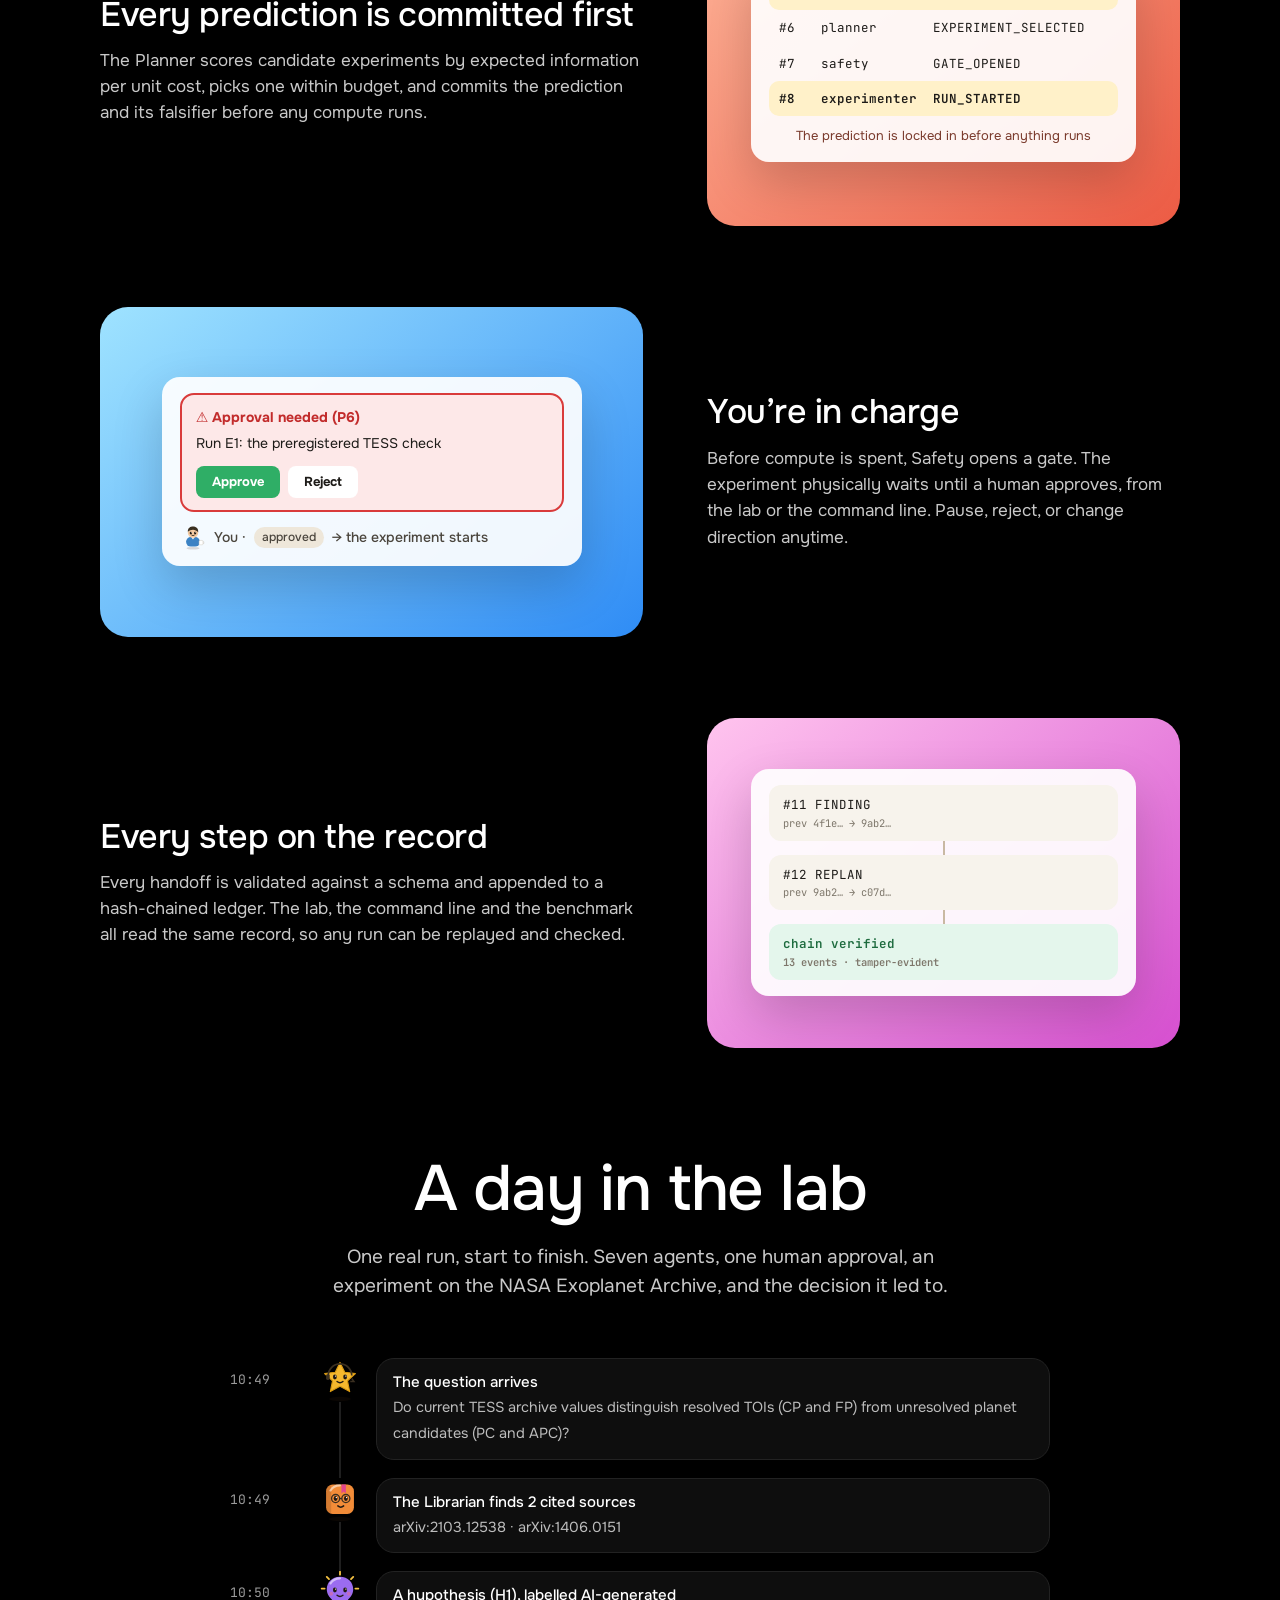
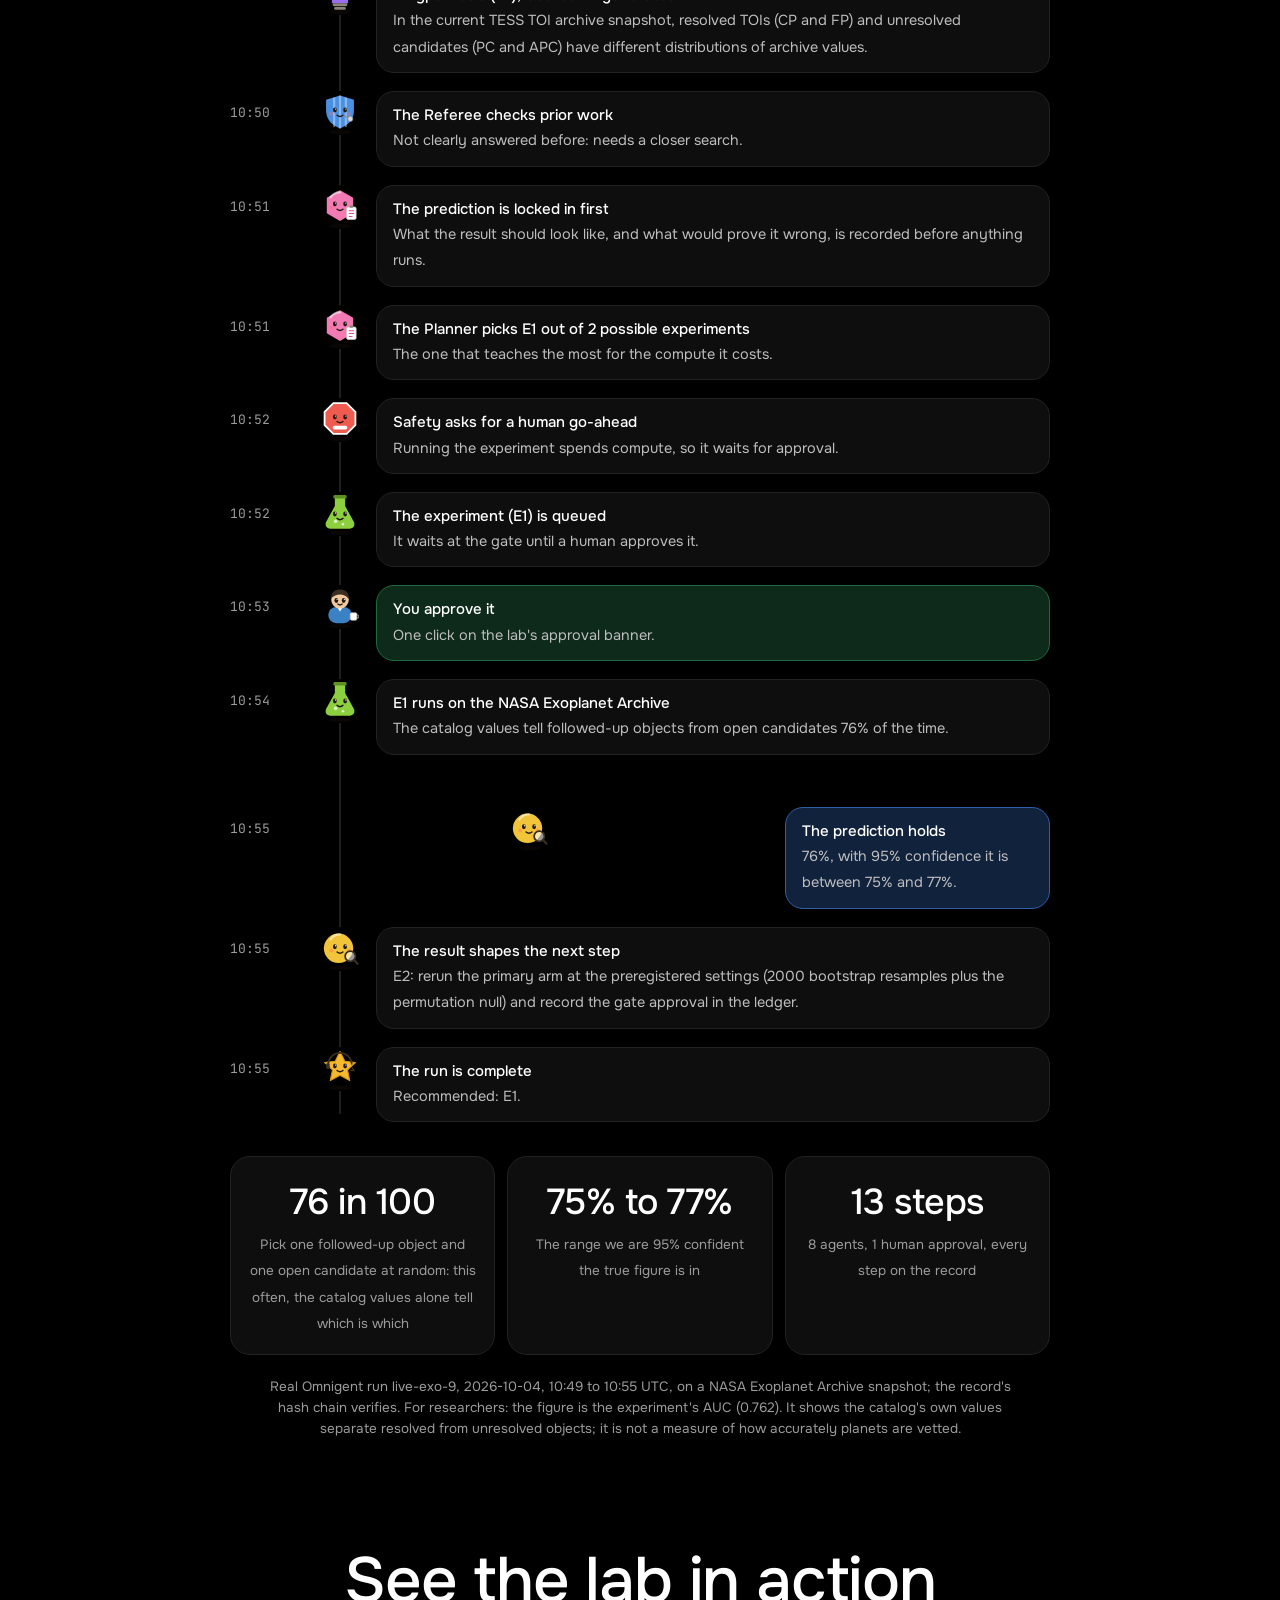
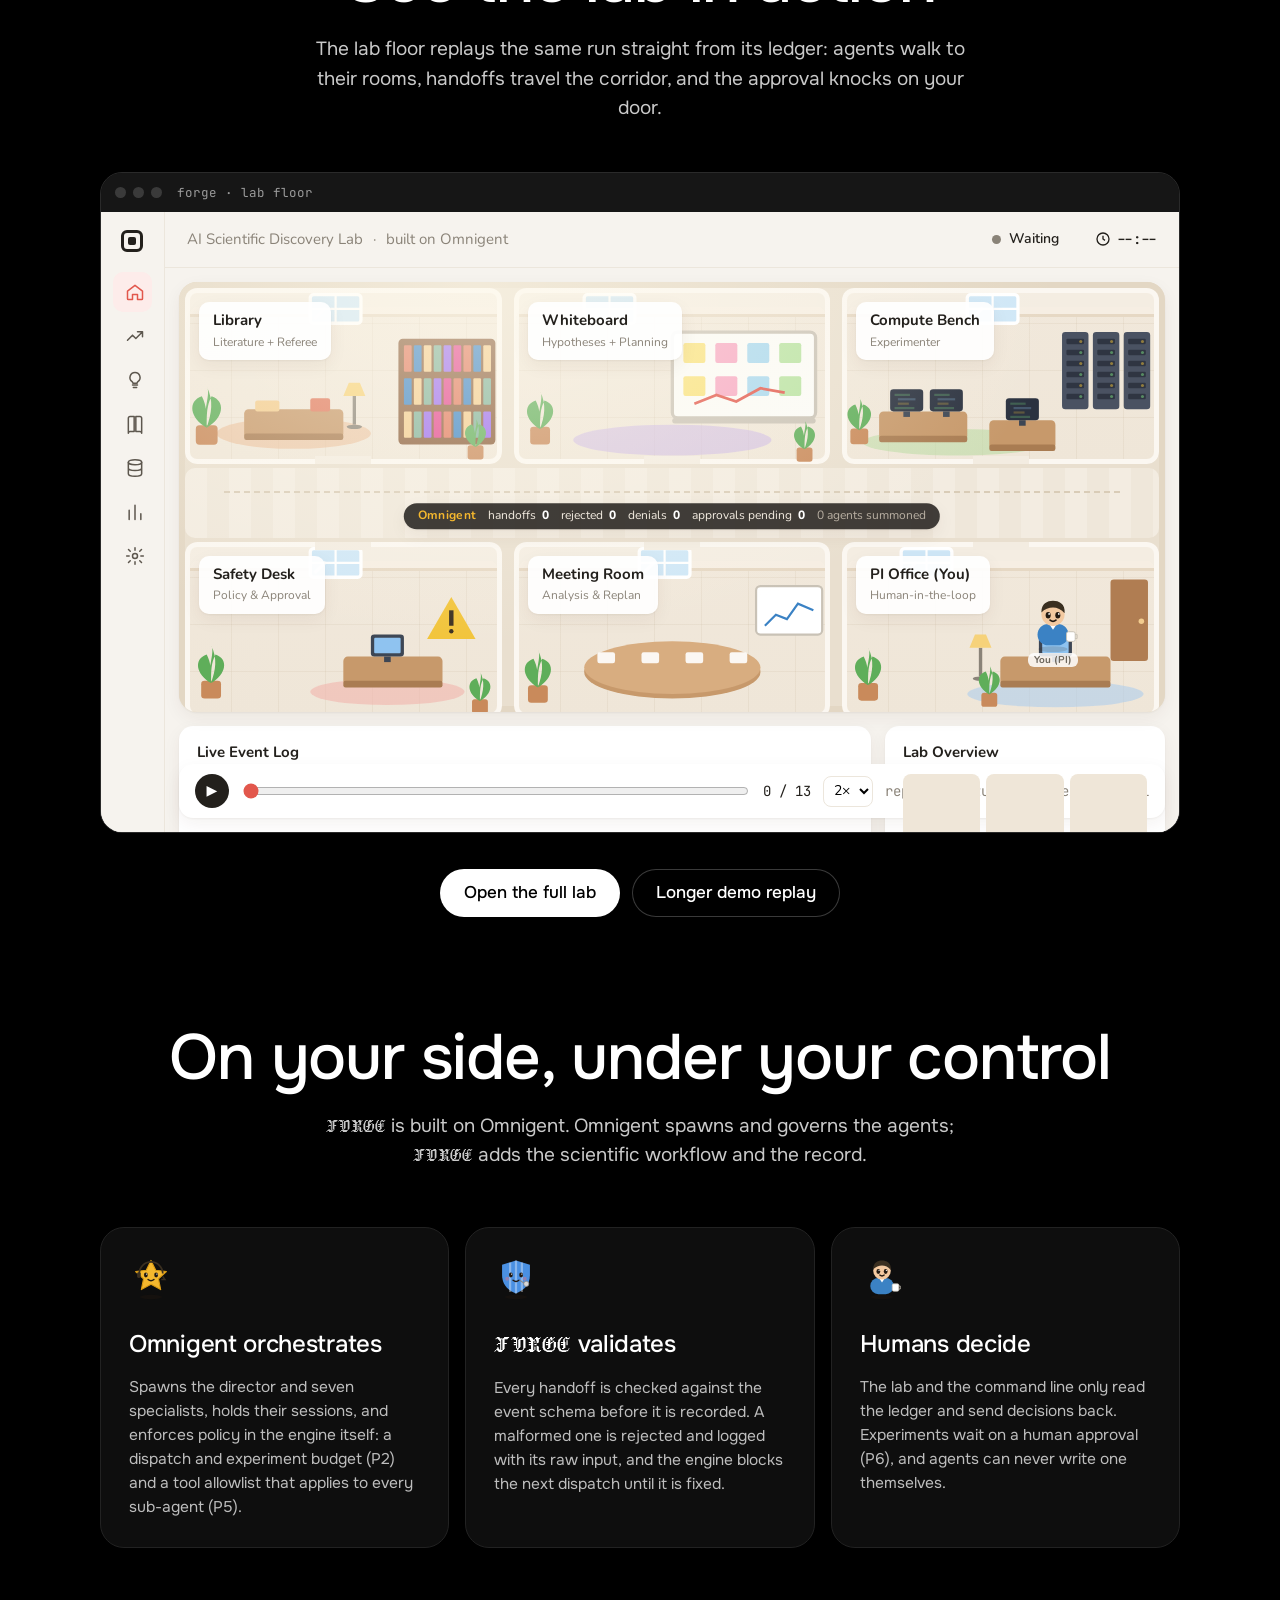
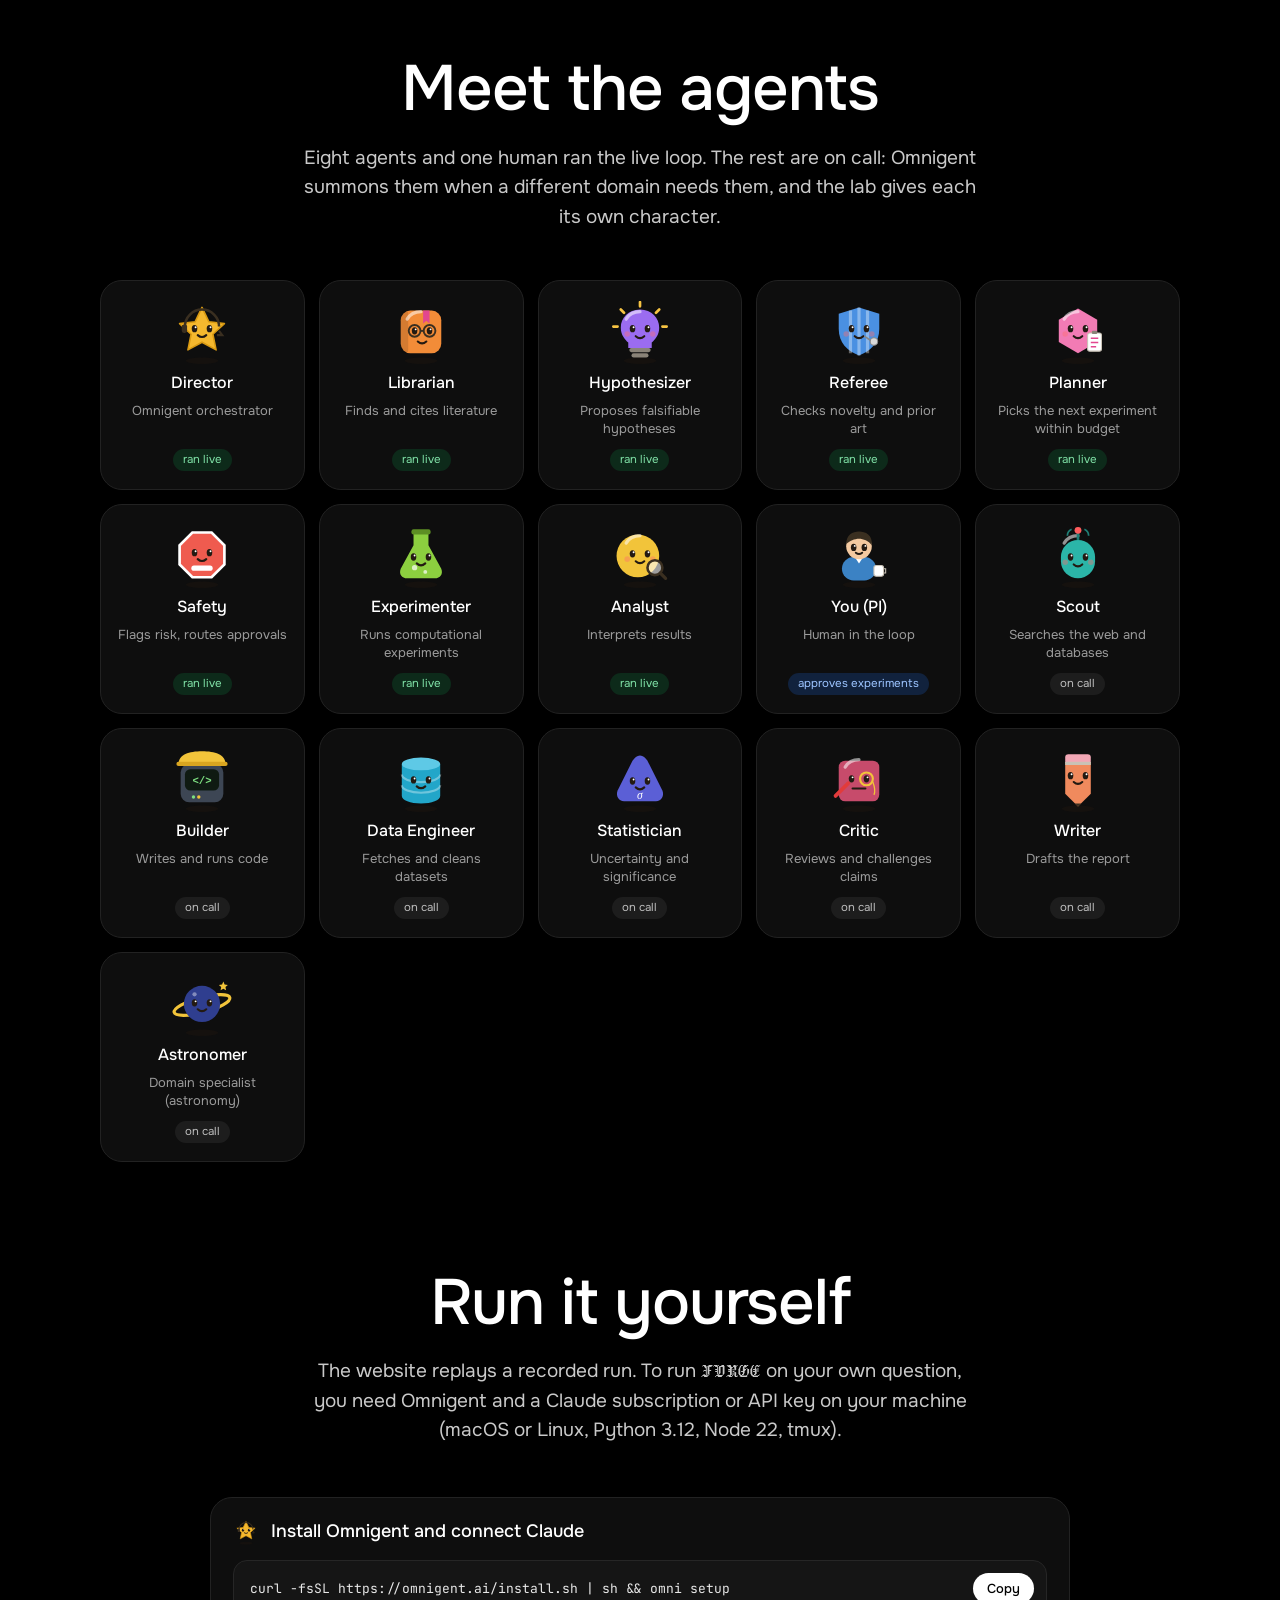
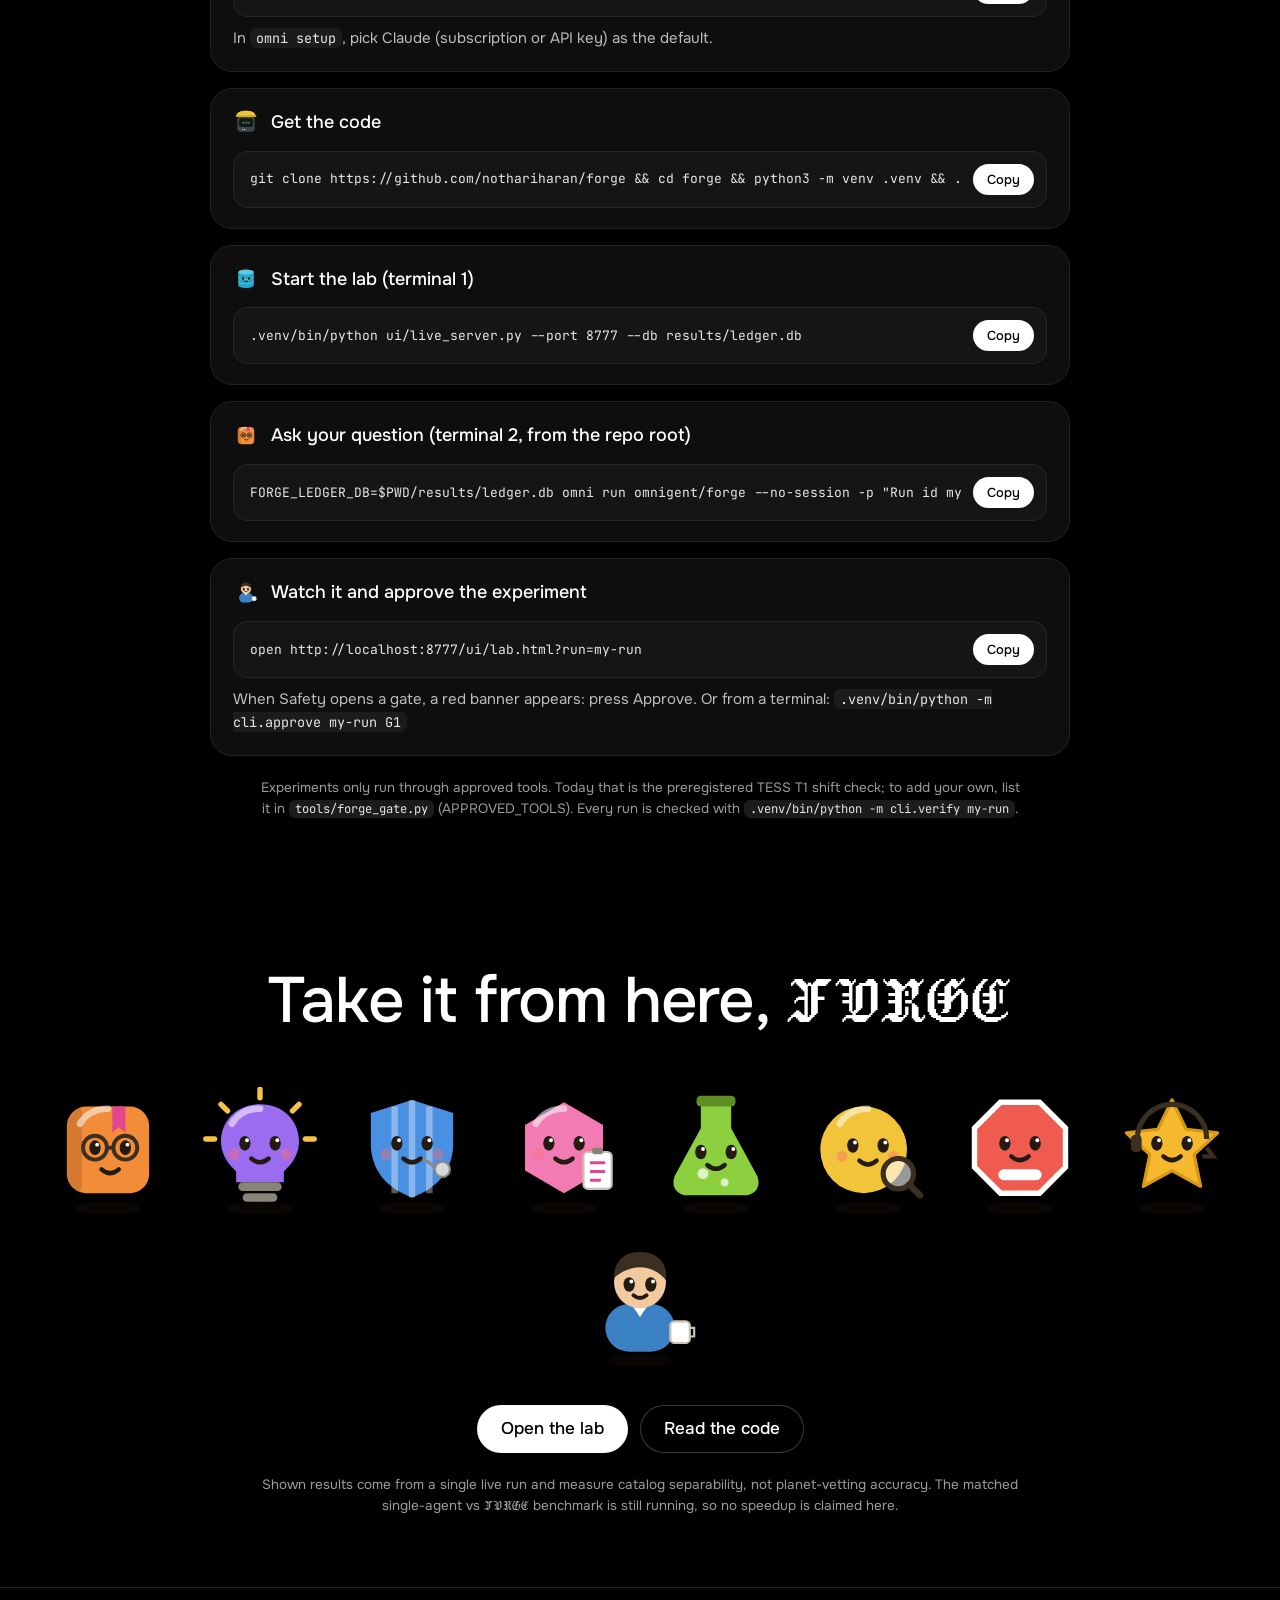
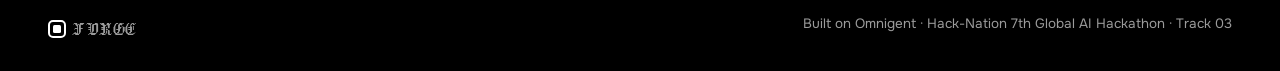
==== commit 02bad291: "Landing: fix feature descriptions rendering as buttons; scroll-driven 'A day in the lab' - The run-i" ====
--- a/ui/index.html
+++ b/ui/index.html
@@ -16,7 +16,7 @@
 </script>
 <link rel="preconnect" href="https://fonts.googleapis.com">
 <link href="https://fonts.googleapis.com/css2?family=Onest:wght@400;500;600&family=Jacquard+24&family=JetBrains+Mono:wght@400;500&display=swap" rel="stylesheet">
-<link rel="stylesheet" href="landing.css?v=3">
+<link rel="stylesheet" href="landing.css?v=5">
 </head>
 <body>
 <header class="nav">
@@ -113,7 +113,7 @@
   <section class="block dayblock" id="run">
     <h2>A day in the lab</h2>
     <p class="sub">One real run, start to finish. Seven agents, one human approval, an experiment on the NASA Exoplanet Archive, and the decision it led to.</p>
-    <div class="day" id="day"><p class="muted">Loading the run…</p></div>
+    <div class="day" id="day"><div class="rail" aria-hidden="true"><i id="rail-fill"></i></div><p class="muted">Loading the run…</p></div>
     <div class="result" id="result"></div>
     <p class="fine" id="day-note"></p>
   </section>
@@ -161,16 +161,16 @@
     <p class="sub">The website replays a recorded run. To run FORGE on your own question, you need Omnigent and a Claude subscription or API key on your machine (macOS or Linux, Python 3.12, Node 22, tmux).</p>
     <ol class="steps">
       <li><div class="step-head"><span class="m" data-agent="director"></span><b>Install Omnigent and connect Claude</b></div>
-        <div class="code"><code>curl -fsSL https://omnigent.ai/install.sh | sh &amp;&amp; omni setup</code><button class="copy" type="button">Copy</button></div>
+        <div class="code"><code>curl -fsSL https://omnigent.ai/install.sh | sh &amp;&amp; omni setup</code><button class="copy-btn" type="button">Copy</button></div>
         <p>In <code>omni setup</code>, pick Claude (subscription or API key) as the default.</p></li>
       <li><div class="step-head"><span class="m" data-agent="coder"></span><b>Get the code</b></div>
-        <div class="code"><code>git clone https://github.com/nothariharan/forge &amp;&amp; cd forge &amp;&amp; python3 -m venv .venv &amp;&amp; .venv/bin/pip install -r requirements.txt -r requirements-science.txt</code><button class="copy" type="button">Copy</button></div></li>
+        <div class="code"><code>git clone https://github.com/nothariharan/forge &amp;&amp; cd forge &amp;&amp; python3 -m venv .venv &amp;&amp; .venv/bin/pip install -r requirements.txt -r requirements-science.txt</code><button class="copy-btn" type="button">Copy</button></div></li>
       <li><div class="step-head"><span class="m" data-agent="data"></span><b>Start the lab (terminal 1)</b></div>
-        <div class="code"><code>.venv/bin/python ui/live_server.py --port 8777 --db results/ledger.db</code><button class="copy" type="button">Copy</button></div></li>
+        <div class="code"><code>.venv/bin/python ui/live_server.py --port 8777 --db results/ledger.db</code><button class="copy-btn" type="button">Copy</button></div></li>
       <li><div class="step-head"><span class="m" data-agent="librarian"></span><b>Ask your question (terminal 2, from the repo root)</b></div>
-        <div class="code"><code>FORGE_LEDGER_DB=$PWD/results/ledger.db omni run omnigent/forge --no-session -p "Run id my-run. Your research question here." &lt;/dev/null</code><button class="copy" type="button">Copy</button></div></li>
+        <div class="code"><code>FORGE_LEDGER_DB=$PWD/results/ledger.db omni run omnigent/forge --no-session -p "Run id my-run. Your research question here." &lt;/dev/null</code><button class="copy-btn" type="button">Copy</button></div></li>
       <li><div class="step-head"><span class="m" data-agent="human"></span><b>Watch it and approve the experiment</b></div>
-        <div class="code"><code>open http://localhost:8777/ui/lab.html?run=my-run</code><button class="copy" type="button">Copy</button></div>
+        <div class="code"><code>open http://localhost:8777/ui/lab.html?run=my-run</code><button class="copy-btn" type="button">Copy</button></div>
         <p>When Safety opens a gate, a red banner appears: press Approve. Or from a terminal: <code>.venv/bin/python -m cli.approve my-run G1</code></p></li>
     </ol>
     <p class="fine">Experiments only run through approved tools. Today that is the preregistered TESS T1 shift check; to add your own, list it in <code>tools/forge_gate.py</code> (APPROVED_TOOLS). Every run is checked with <code>.venv/bin/python -m cli.verify my-run</code>.</p>
@@ -191,6 +191,6 @@
   <span><span class="mark"></span>FORGE</span>
   <span>Built on Omnigent · Hack-Nation 7th Global AI Hackathon · Track 03</span>
 </footer>
-<script type="module" src="landing.js?v=4"></script>
+<script type="module" src="landing.js?v=7"></script>
 </body>
 </html>
--- a/ui/landing.css
+++ b/ui/landing.css
@@ -83,9 +83,18 @@
 .link { width: 2px; height: 14px; background: #c9b9a3; }
 
 /* ---- a day in the lab ---- */
-.day { margin-top: 56px; display: grid; gap: 14px; max-width: 820px; margin-left: auto; margin-right: auto; }
-.ev { display: grid; grid-template-columns: 74px 44px 1fr; gap: 14px; align-items: start; opacity: 0; transform: translateY(14px); transition: opacity .6s, transform .6s; }
-.ev.in { opacity: 1; transform: none; }
+.day { position: relative; margin-top: 56px; display: grid; gap: 18px; max-width: 820px; margin-left: auto; margin-right: auto; --railx: 110px; }
+.rail { position: absolute; left: calc(var(--railx) - 1px); top: 8px; bottom: 8px; width: 2px; background: #1f1f1f; border-radius: 2px; }
+.rail i { position: absolute; left: 0; top: 0; width: 100%; height: 0; border-radius: 2px; background: linear-gradient(#f8c94a, #ec5b44, #d64fd0, #2f8cf5); box-shadow: 0 0 14px rgba(248, 201, 74, .45); }
+.ev { position: relative; display: grid; grid-template-columns: 74px 44px 1fr; gap: 14px; align-items: start; }
+.ev .t { opacity: 0; transition: opacity .5s; }
+.ev .who { position: relative; z-index: 1; border-radius: 50%; background: #000; transform: scale(.2); opacity: 0; transition: transform .55s cubic-bezier(.34, 1.56, .64, 1), opacity .3s, box-shadow .4s; }
+.ev .bubble { opacity: 0; transform: translateX(46px); transition: opacity .6s .12s, transform .7s .12s cubic-bezier(.16, 1, .3, 1), border-color .4s; }
+.ev.in .t { opacity: 1; }
+.ev.in .who { transform: scale(1); opacity: 1; }
+.ev.in .bubble { opacity: 1; transform: none; }
+.ev.lit .who { box-shadow: 0 0 0 4px #000, 0 0 0 6px rgba(248, 201, 74, .55); }
+.ev.lit .bubble { border-color: #3a3a3a; }
 .ev > * { min-width: 0; }
 .bubble b, .bubble span, .cite span, .stat b { overflow-wrap: anywhere; }
 .ev .t { font-family: var(--mono); color: var(--muted); font-size: 13px; padding-top: 12px; }
@@ -141,8 +150,8 @@
 .steps p code, .fine code { font-family: var(--mono); font-size: .9em; background: #1b1b1b; padding: 1px 6px; border-radius: 6px; color: #e6e6e6; }
 .code { display: flex; align-items: center; gap: 10px; margin-top: 14px; background: #151515; border: 1px solid #262626; border-radius: 14px; padding: 12px 12px 12px 16px; }
 .code code { flex: 1; min-width: 0; font-family: var(--mono); font-size: 13px; color: #e8e8e8; overflow-x: auto; white-space: nowrap; scrollbar-width: thin; }
-.copy { flex: none; border: 0; border-radius: 999px; background: #fff; color: #000; font: 500 13px var(--sans); padding: 7px 14px; cursor: pointer; }
-.copy:focus-visible { outline: 2px solid #fff; outline-offset: 2px; }
+.copy-btn { flex: none; border: 0; border-radius: 999px; background: #fff; color: #000; font: 500 13px var(--sans); padding: 7px 14px; cursor: pointer; }
+.copy-btn:focus-visible { outline: 2px solid #fff; outline-offset: 2px; }
 
 @media (max-width: 860px) {
   .nav nav a:not(.pill) { display: none; }
@@ -151,6 +160,7 @@
   .card { min-height: 260px; }
   .trio, .result { grid-template-columns: 1fr; }
   .ev { grid-template-columns: 54px 36px 1fr; gap: 10px; }
+  .day { --railx: 82px; }
   .ev .who { width: 36px; height: 36px; }
   .frame iframe { aspect-ratio: 3 / 4; }
   .row { grid-template-columns: 30px 1fr; font-size: 11.5px; }
@@ -160,7 +170,7 @@
 @media (prefers-reduced-motion: reduce) {
   html { scroll-behavior: auto; }
   .parade span { animation: none; }
-  .ev { opacity: 1; transform: none; transition: none; }
+  .ev .t, .ev .who, .ev .bubble { opacity: 1; transform: none; transition: none; }
 }
 
 /* ---- FORGE wordmark: pixel serif ---- */
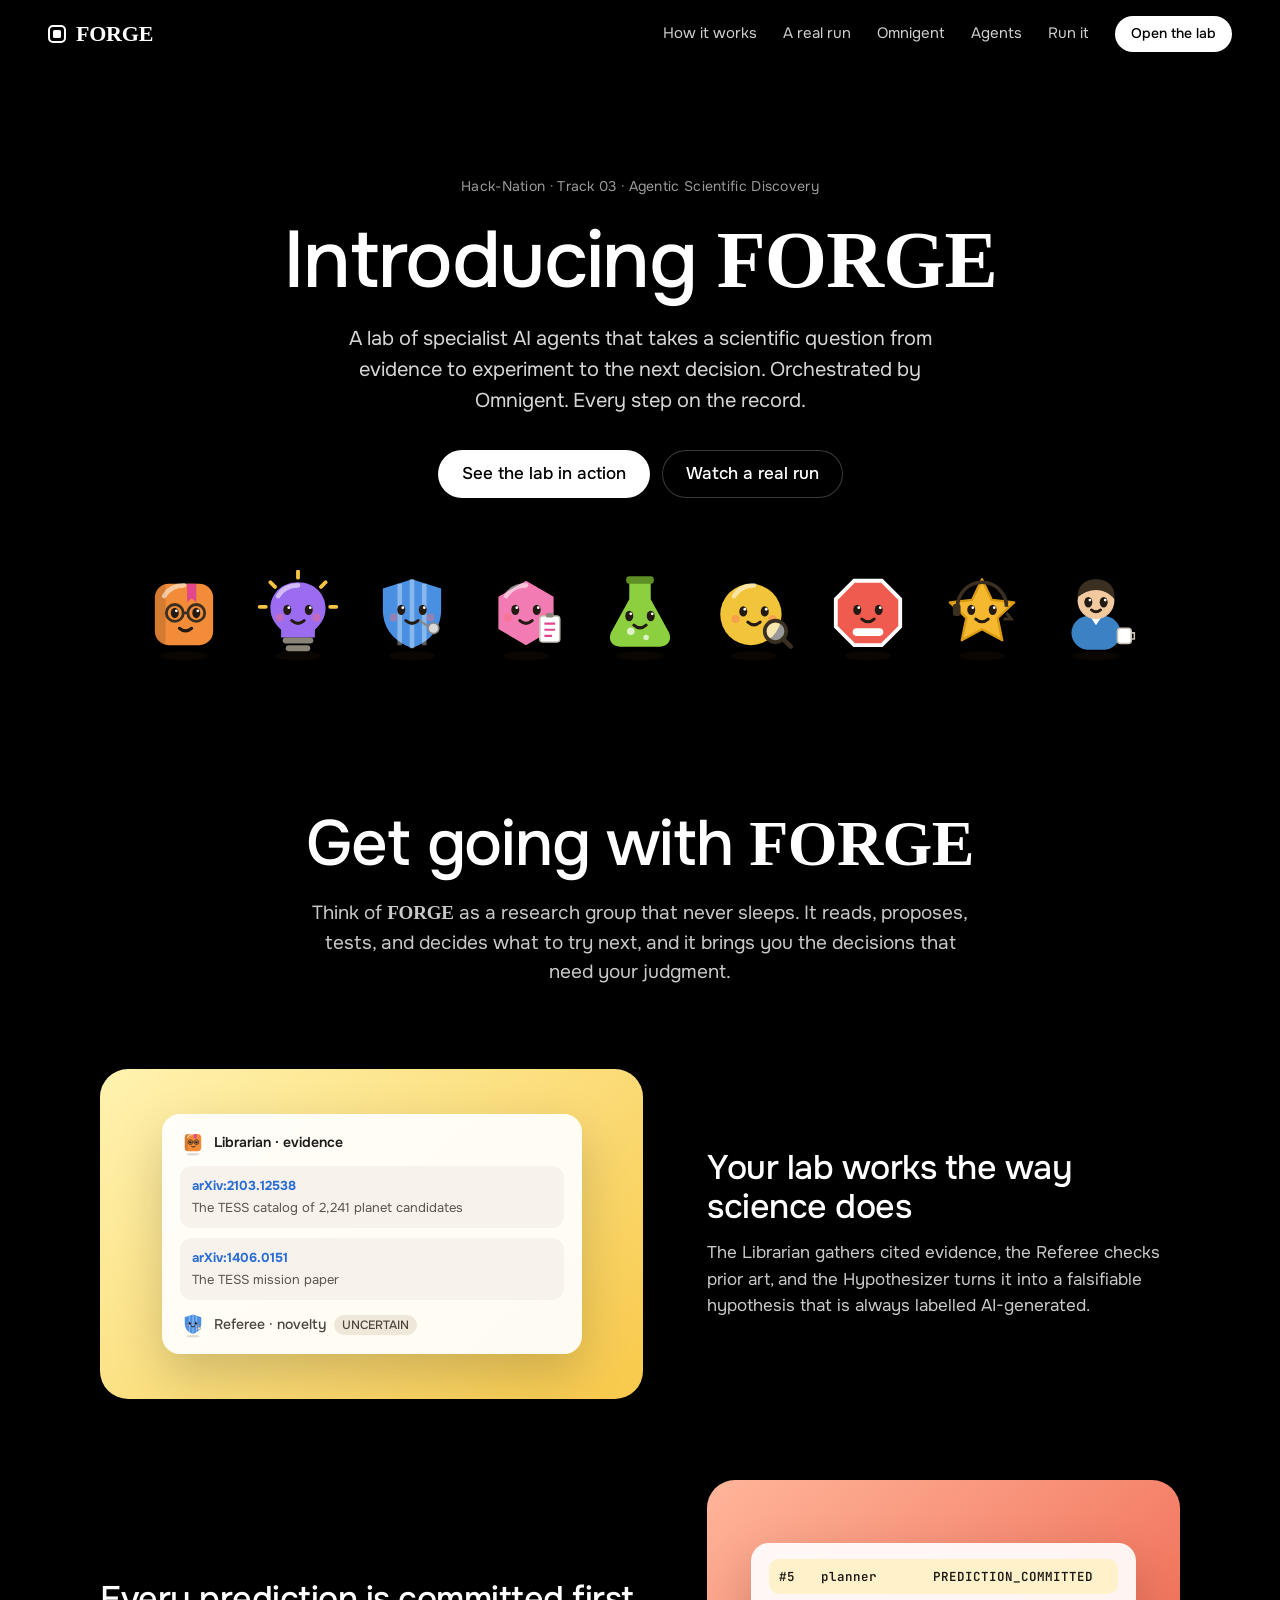
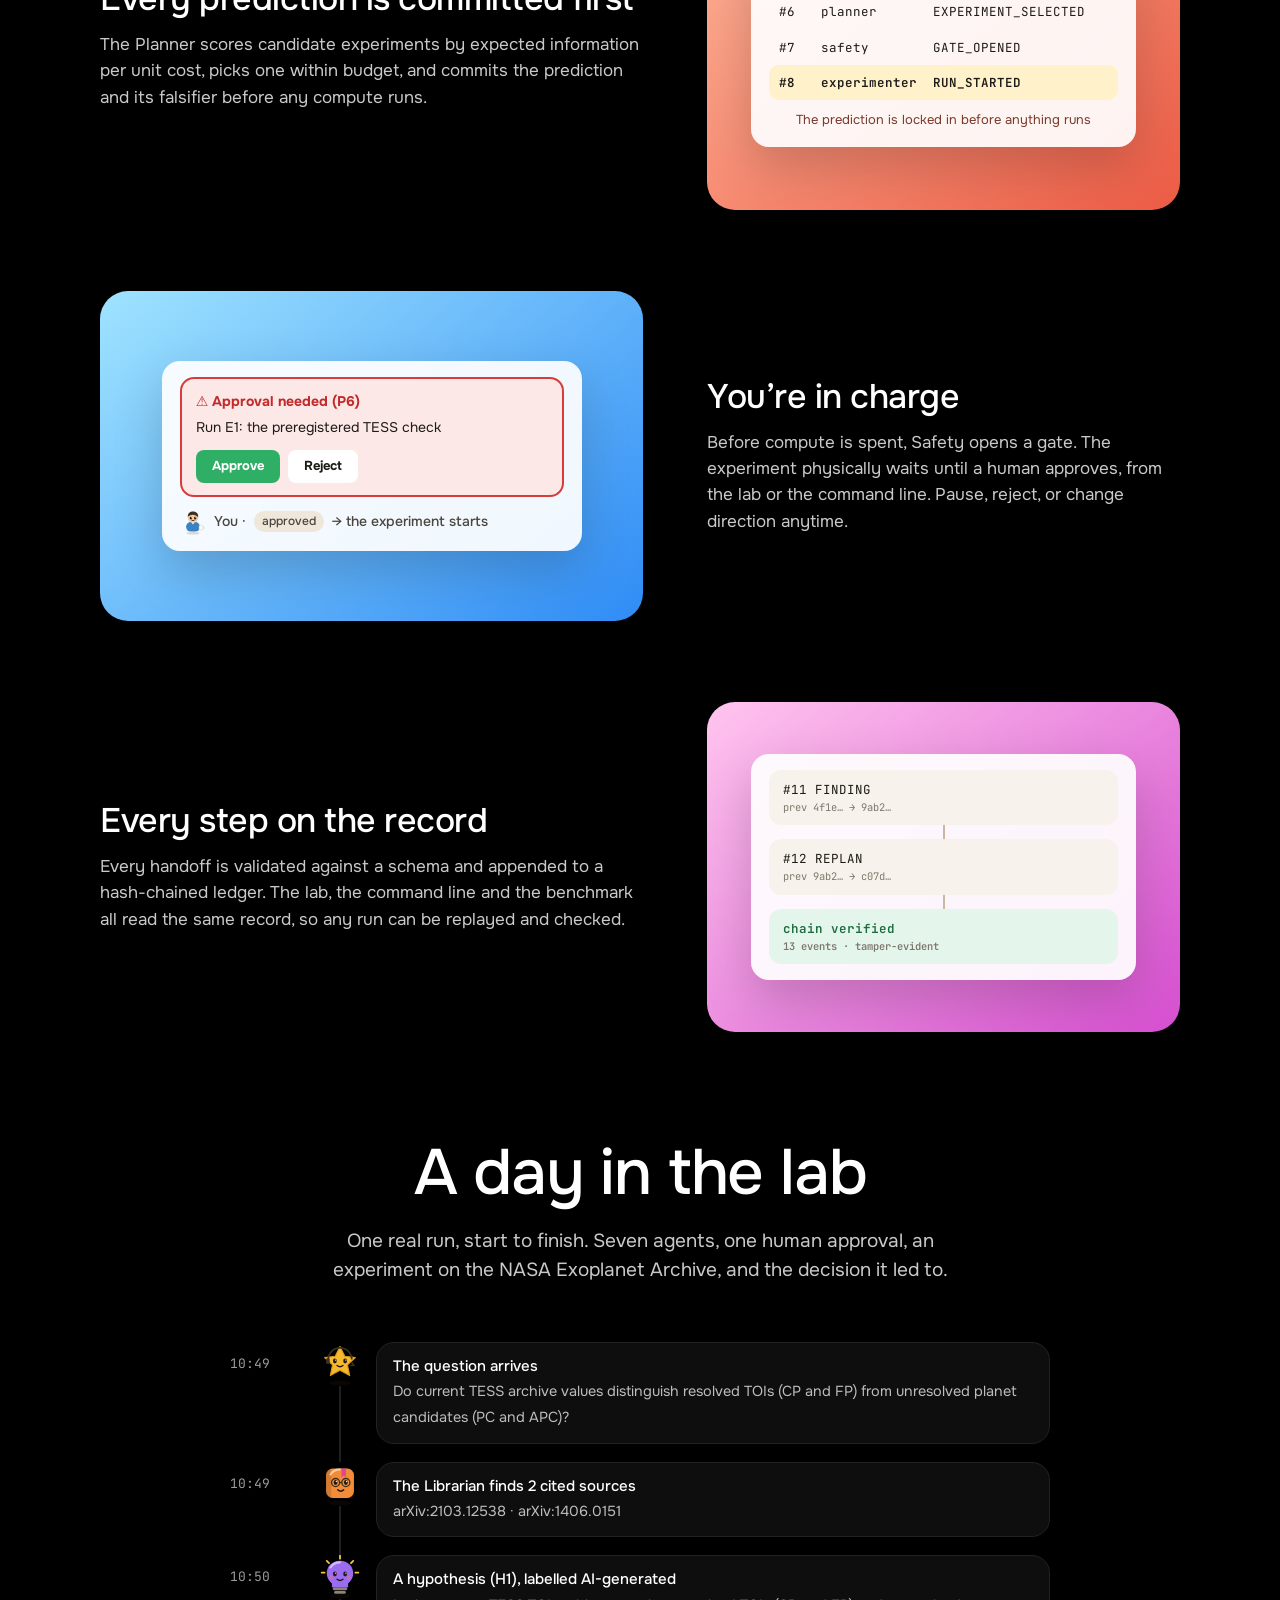
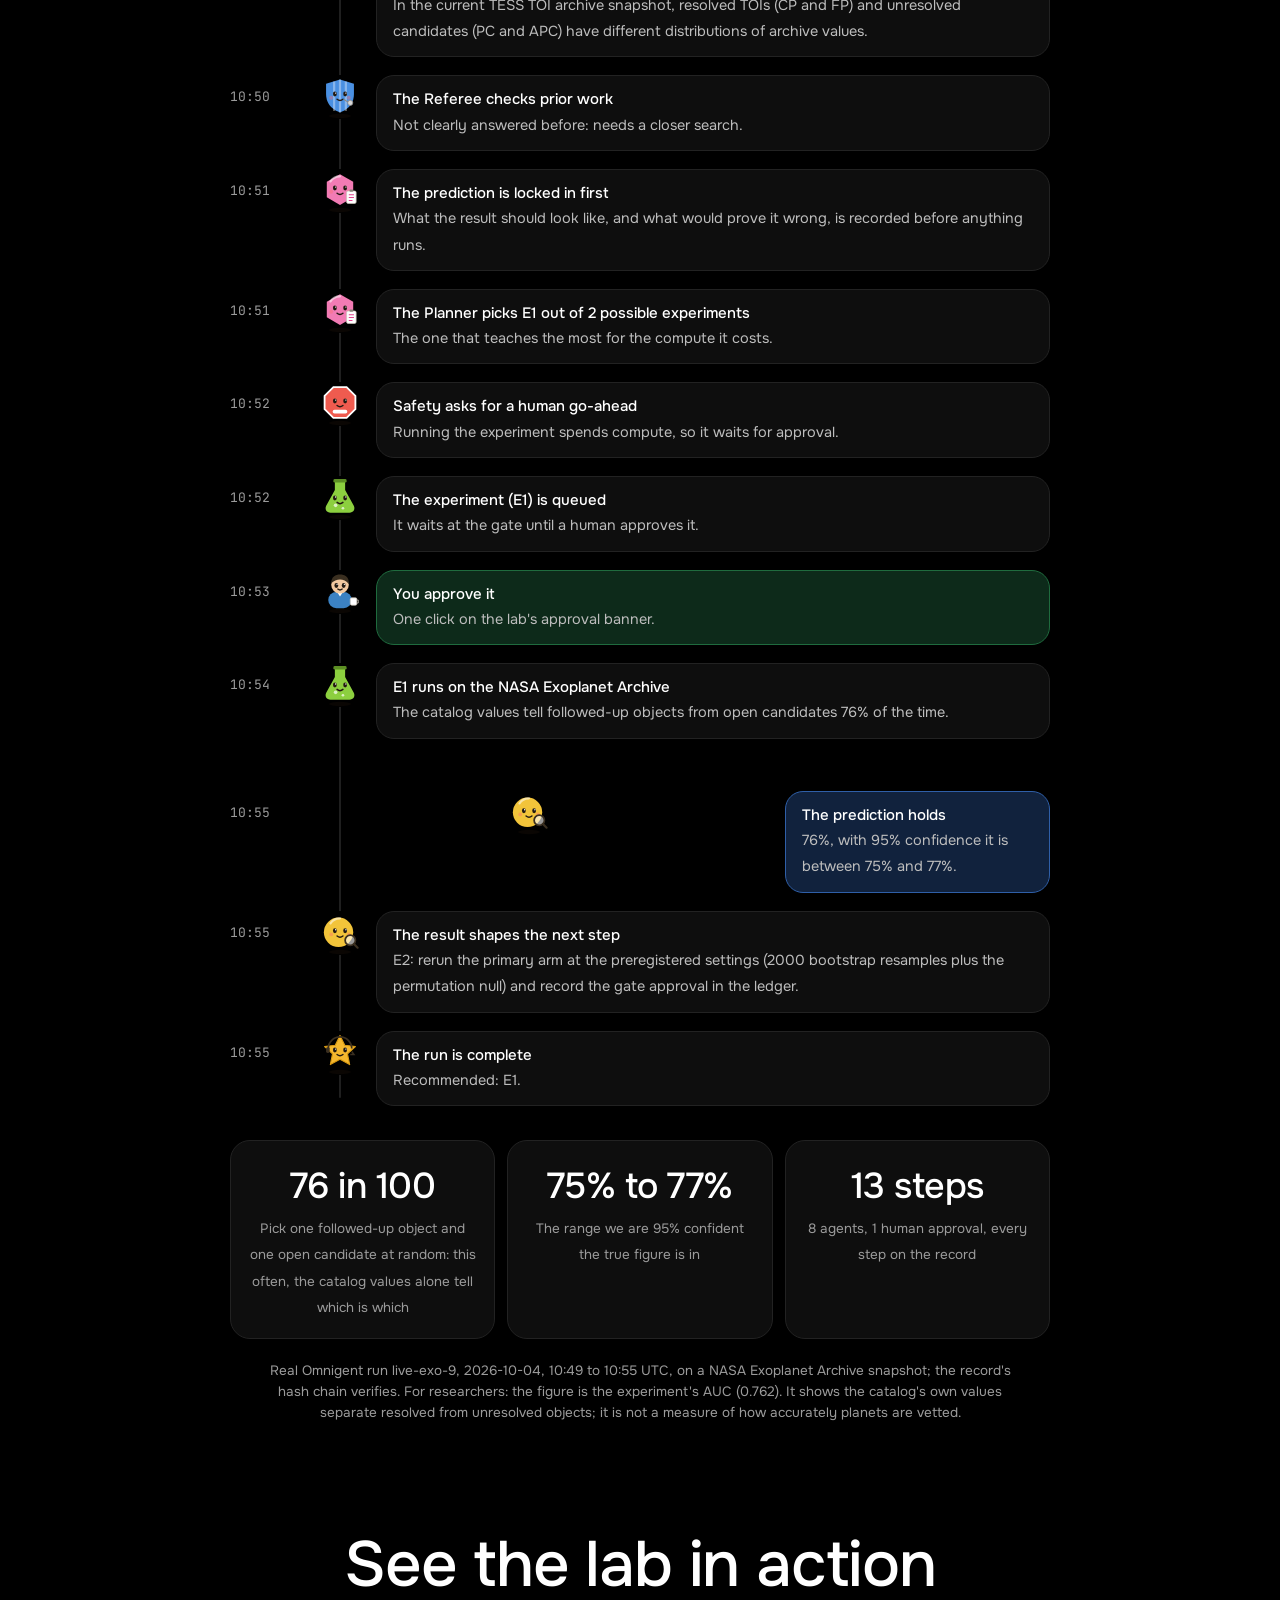
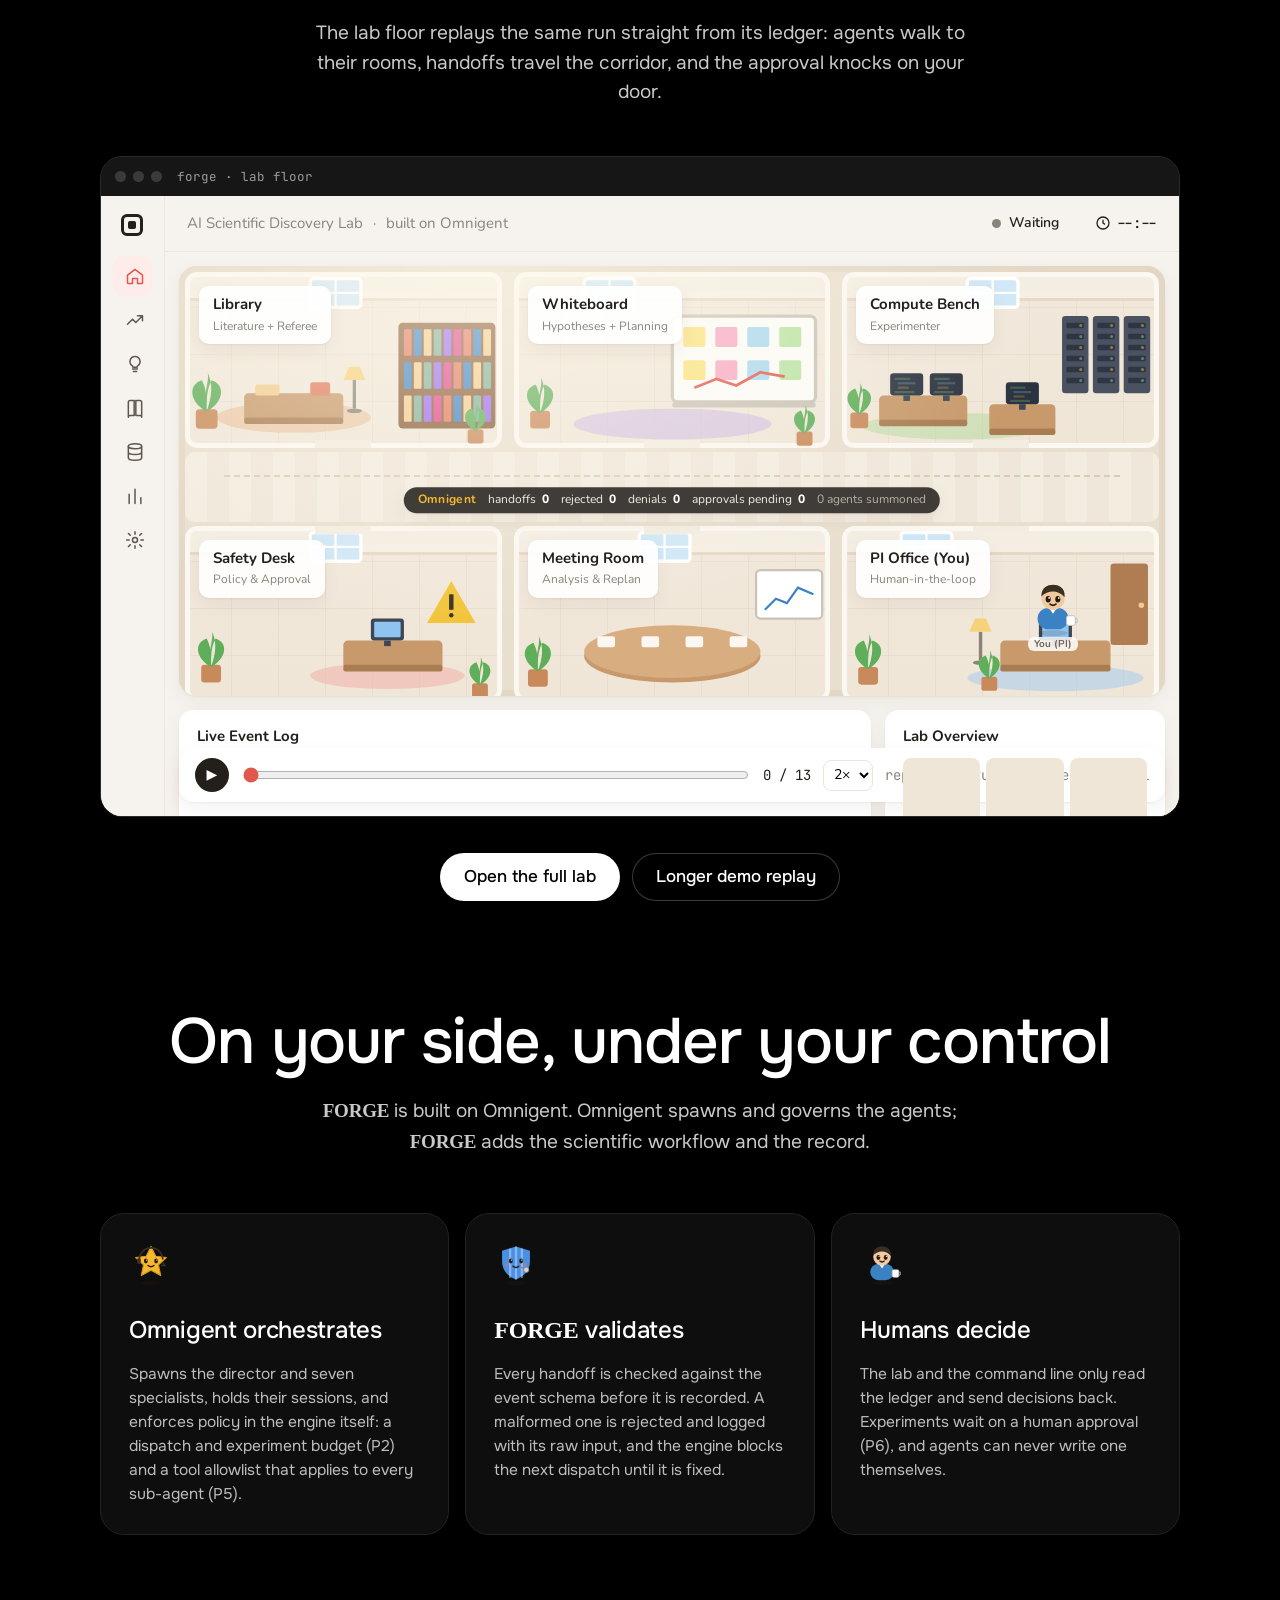
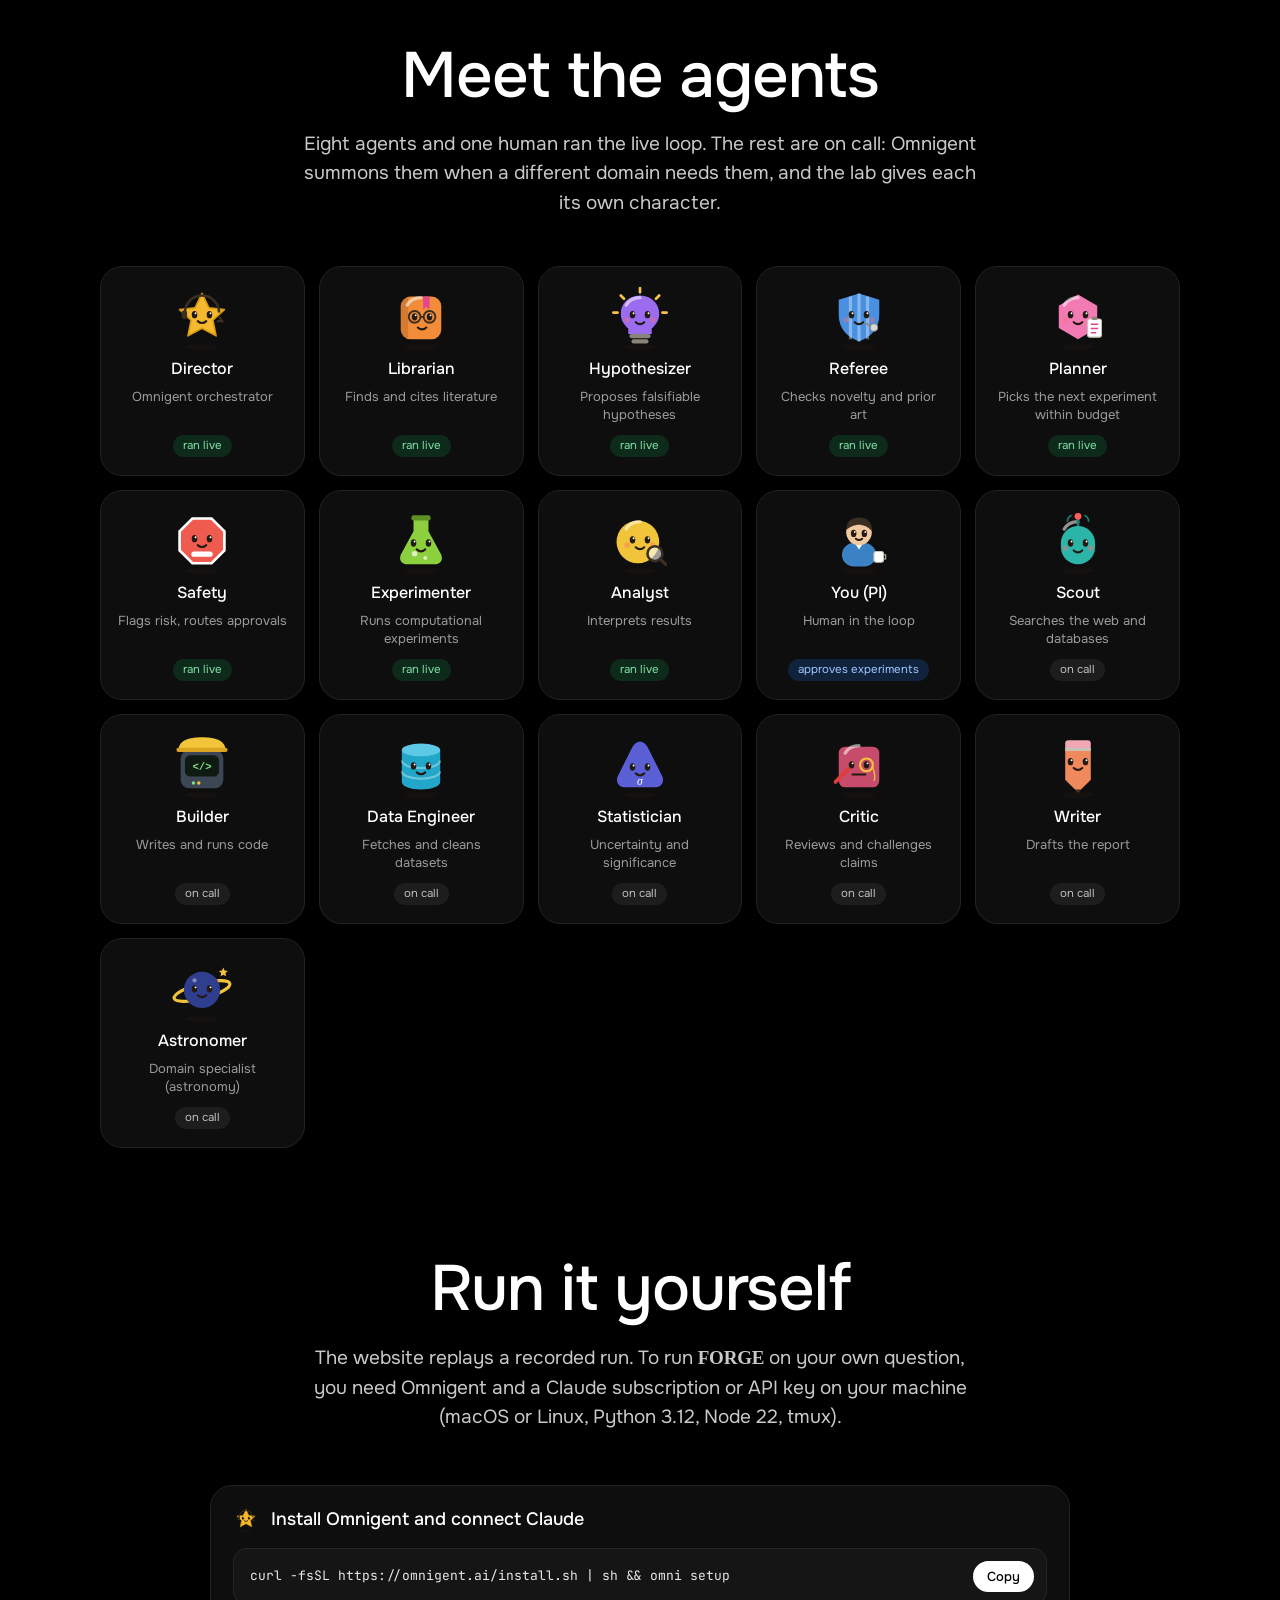
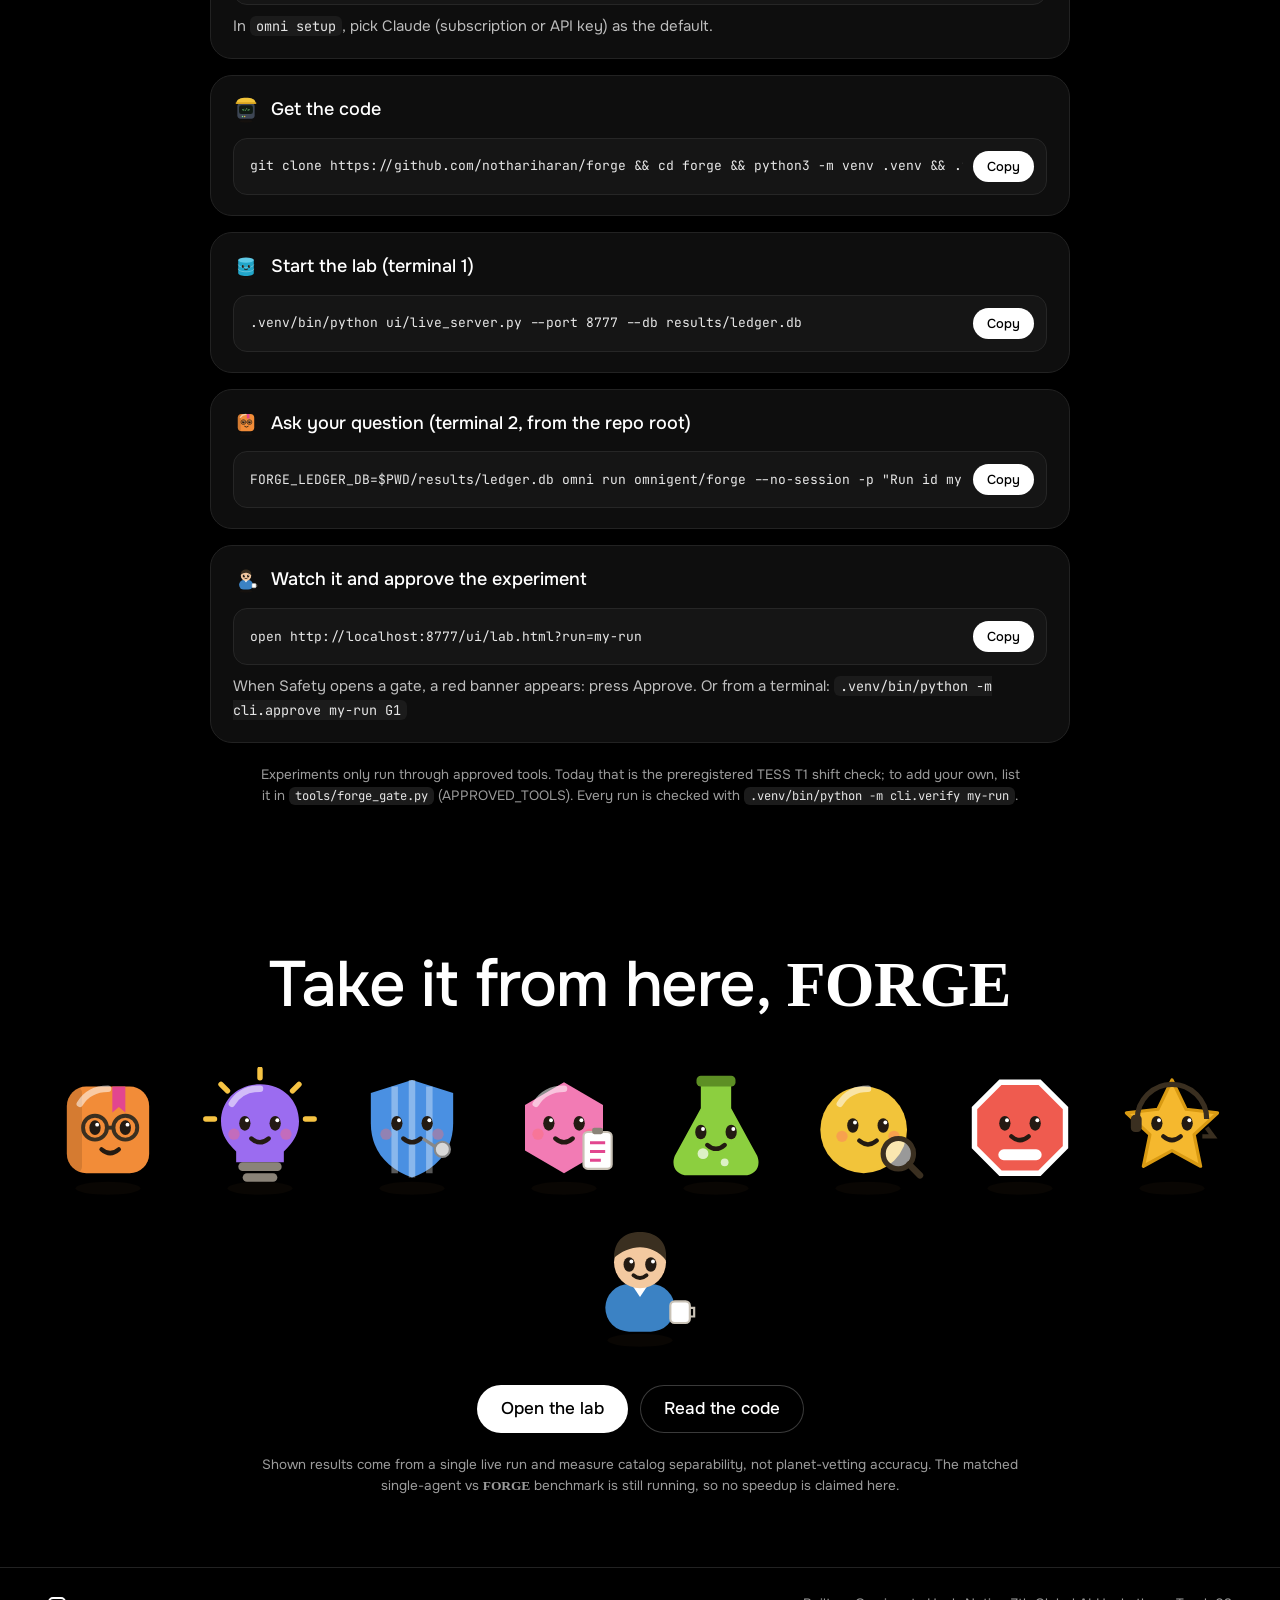
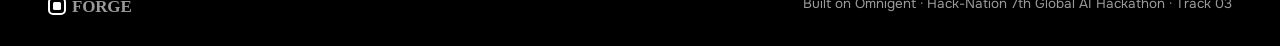
==== commit 17c20a84: "FORGE wordmark in Georgia serif on the website and dashboard (Hari)" ====
--- a/ui/index.html
+++ b/ui/index.html
@@ -15,8 +15,8 @@
   if (/[?&](run|src|tour|sse|at)=/.test(location.search)) location.replace("lab.html" + location.search);
 </script>
 <link rel="preconnect" href="https://fonts.googleapis.com">
-<link href="https://fonts.googleapis.com/css2?family=Onest:wght@400;500;600&family=Jacquard+24&family=JetBrains+Mono:wght@400;500&display=swap" rel="stylesheet">
-<link rel="stylesheet" href="landing.css?v=5">
+<link href="https://fonts.googleapis.com/css2?family=Onest:wght@400;500;600&family=JetBrains+Mono:wght@400;500&display=swap" rel="stylesheet">
+<link rel="stylesheet" href="landing.css?v=8">
 </head>
 <body>
 <header class="nav">
@@ -191,6 +191,6 @@
   <span><span class="mark"></span>FORGE</span>
   <span>Built on Omnigent · Hack-Nation 7th Global AI Hackathon · Track 03</span>
 </footer>
-<script type="module" src="landing.js?v=7"></script>
+<script type="module" src="landing.js?v=8"></script>
 </body>
 </html>
--- a/ui/landing.css
+++ b/ui/landing.css
@@ -173,8 +173,7 @@
   .ev .t, .ev .who, .ev .bubble { opacity: 1; transform: none; transition: none; }
 }
 
-/* ---- FORGE wordmark: pixel serif ---- */
-.wm { font-family: "Jacquard 24", var(--sans); font-weight: 400; letter-spacing: .5px; }
-.brand .wm { font-size: 26px; line-height: 1; }
-h1 .wm, h2 .wm { font-size: 1.12em; letter-spacing: 1px; }
-footer .wm { font-size: 20px; }
+/* ---- FORGE wordmark: Georgia serif ---- */
+.wm { font-family: Georgia, "Times New Roman", serif; font-weight: 700; letter-spacing: -.01em; }
+.brand .wm { font-size: 22px; line-height: 1; }
+footer .wm { font-size: 17px; }
